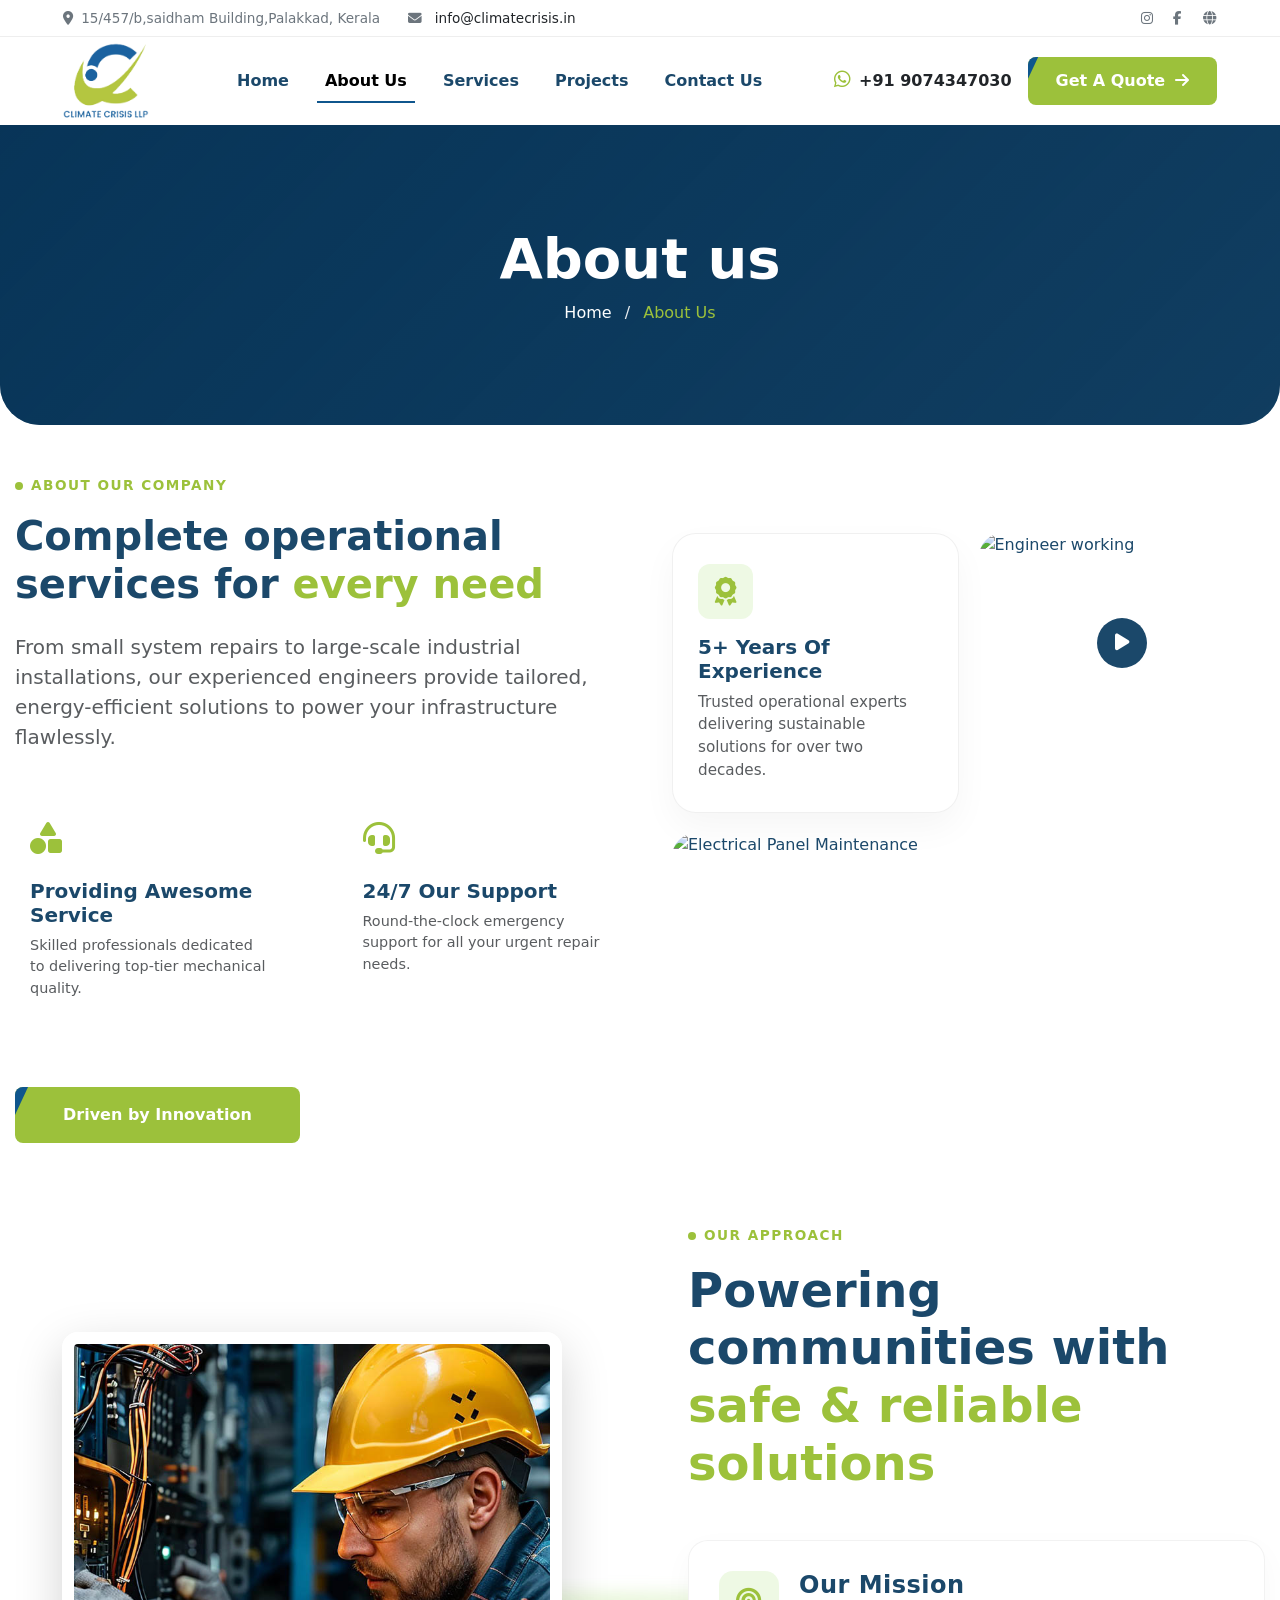
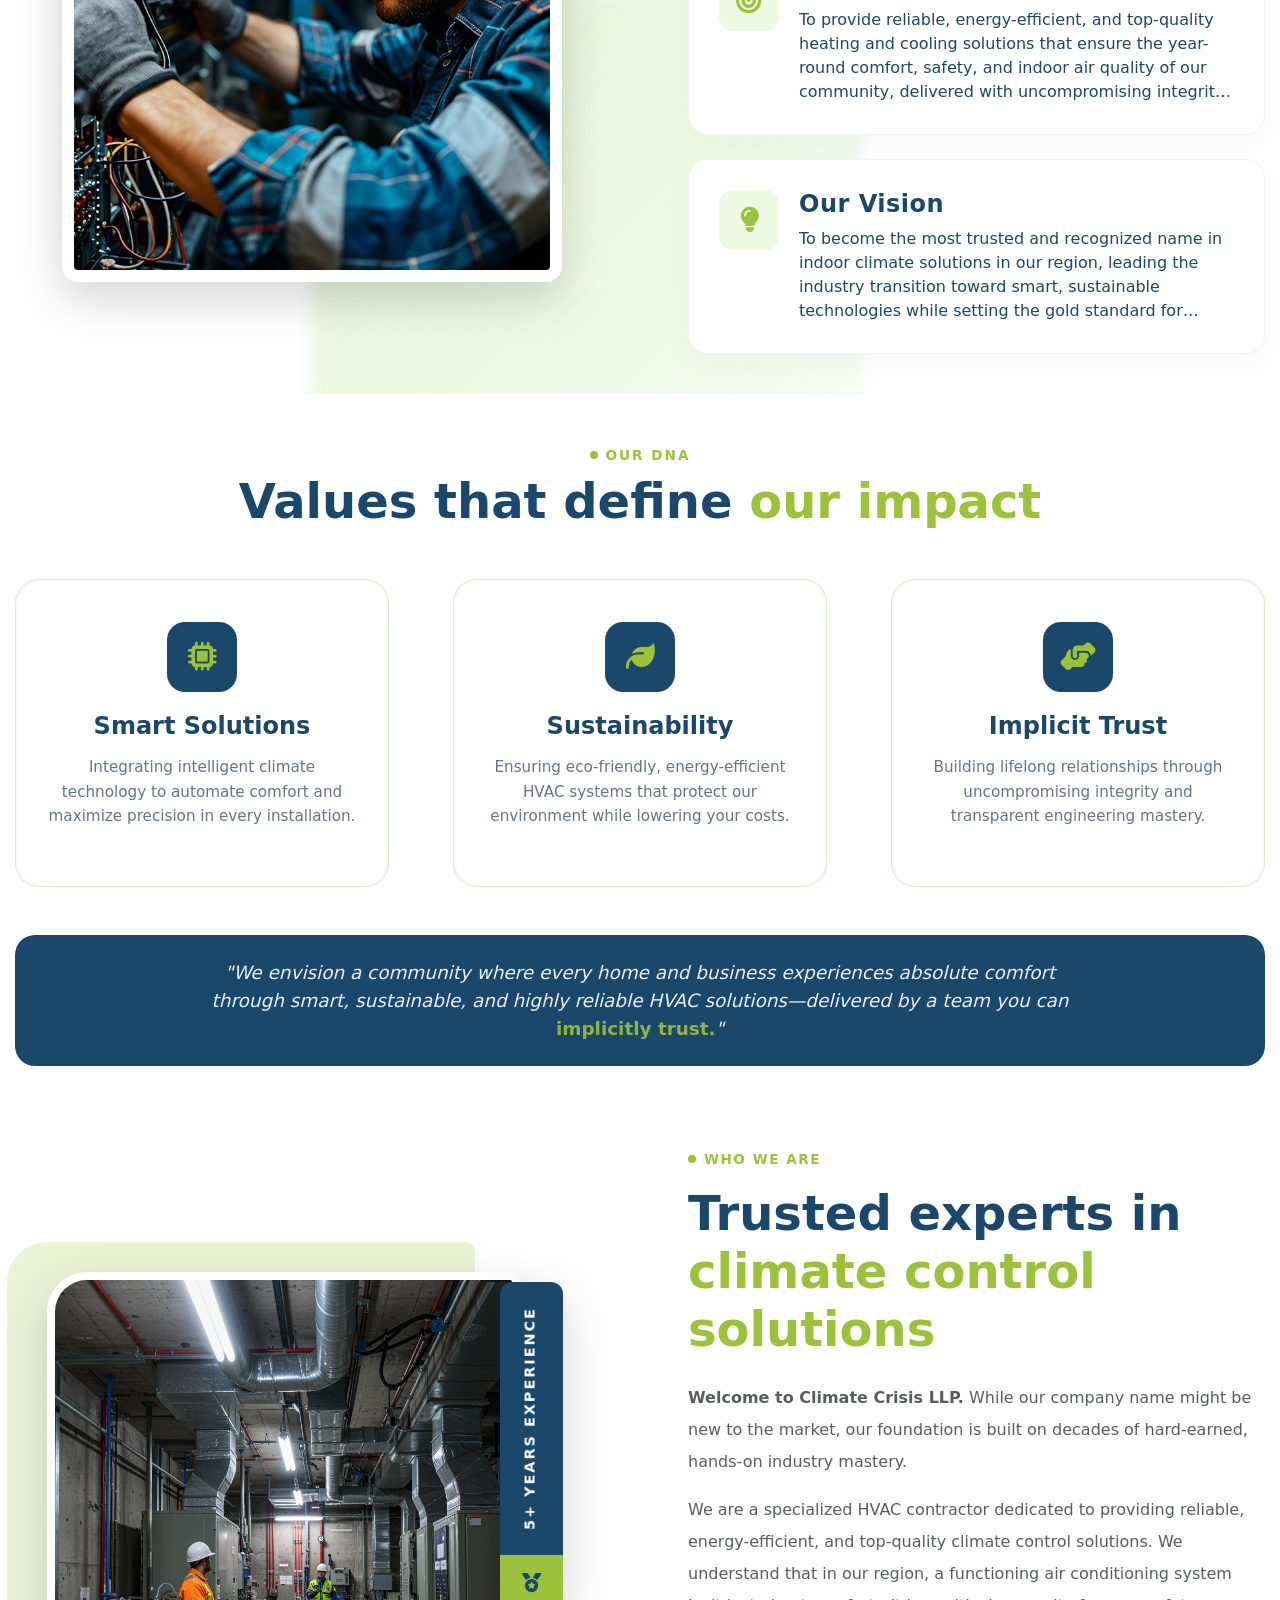
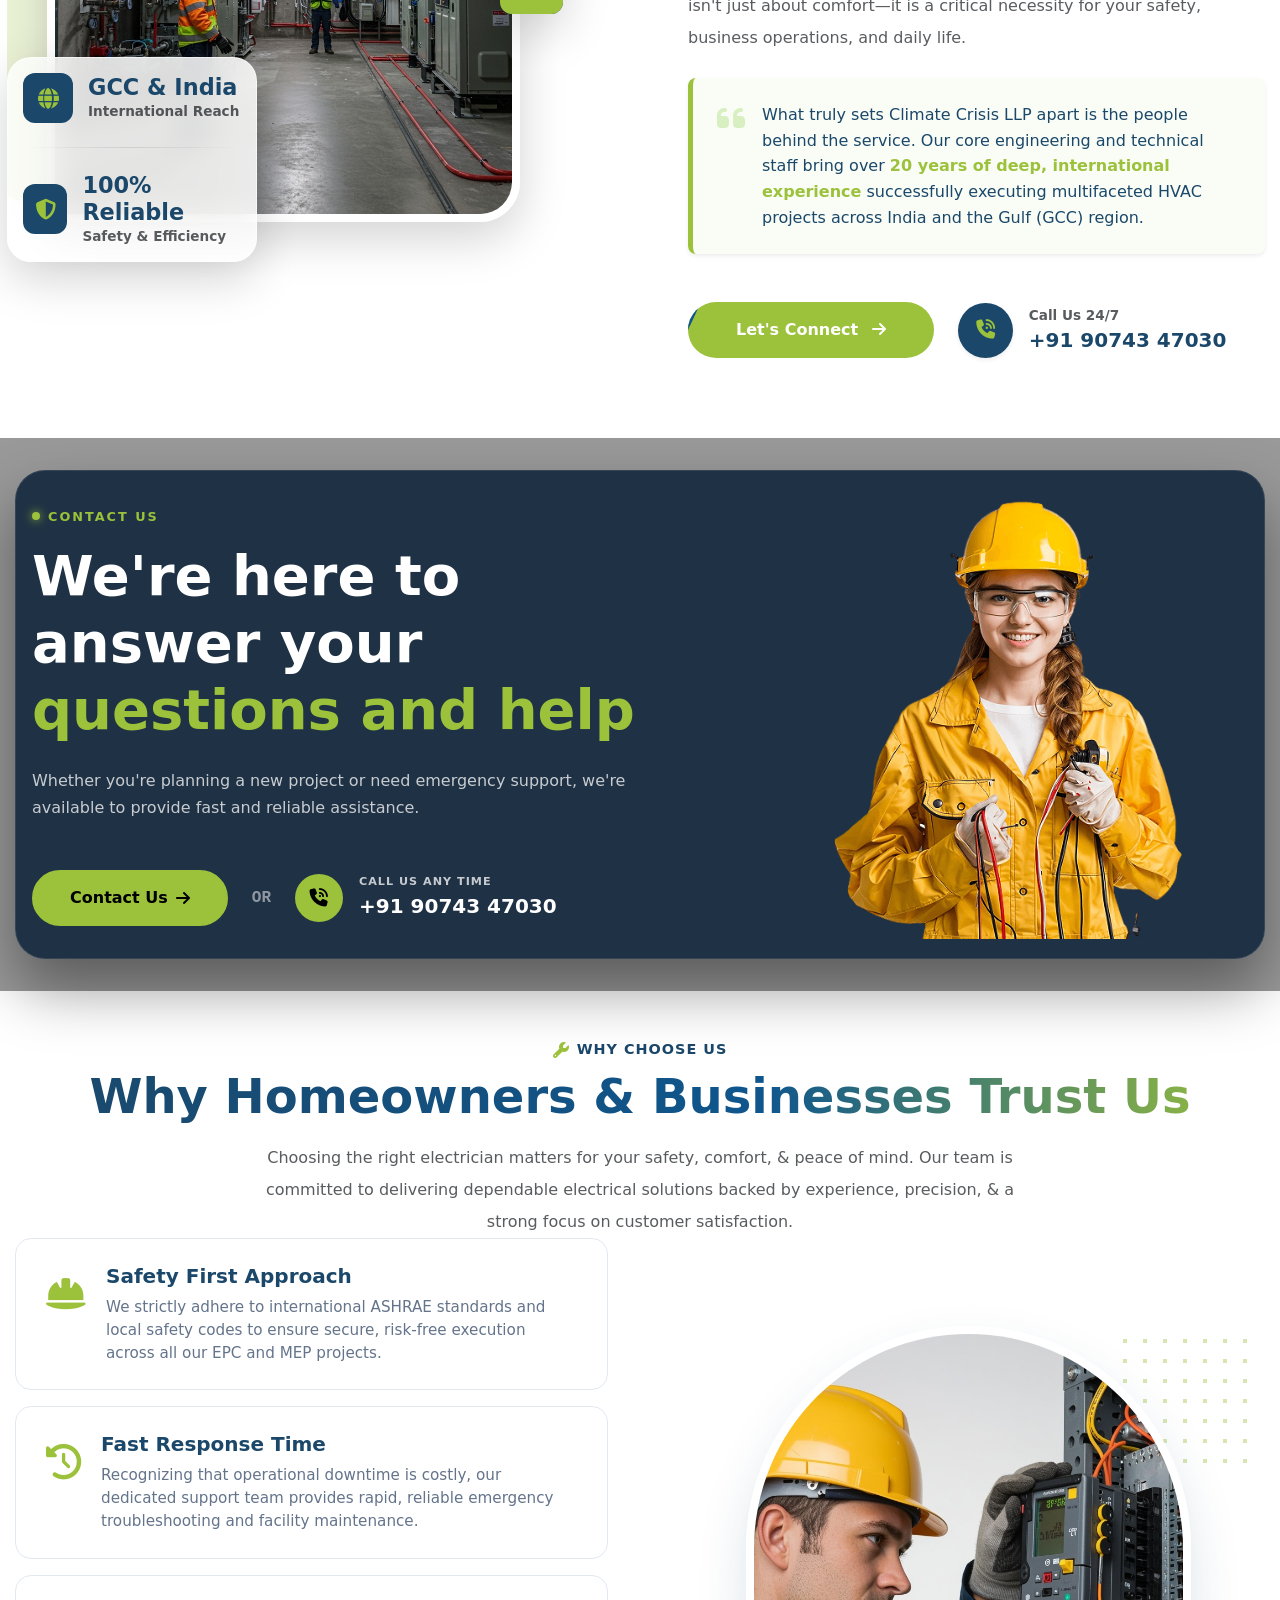
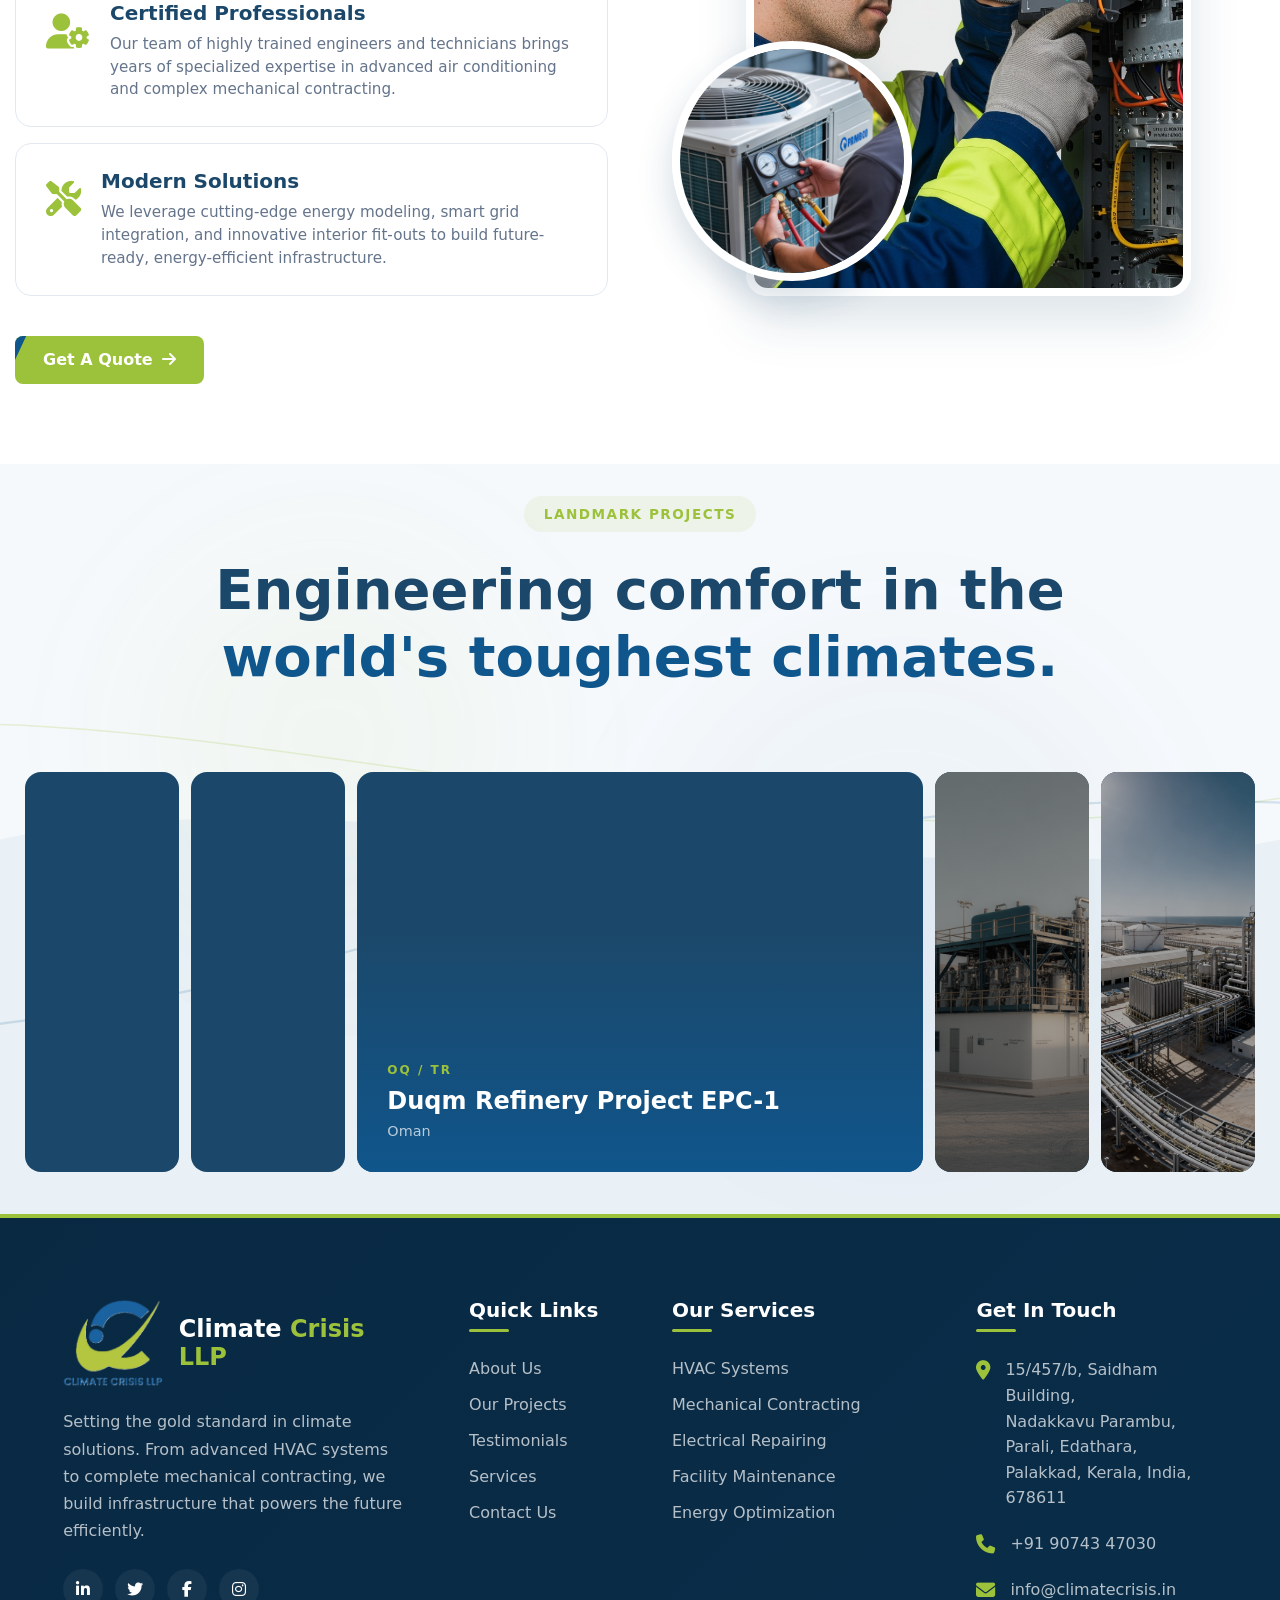
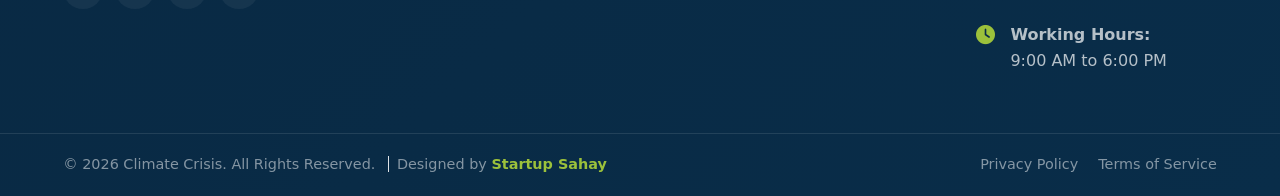
==== about.html @ e8c8c08b "First commit" ====
<!DOCTYPE html>
<html lang="en">

<head>
    <meta charset="UTF-8">
    <meta name="viewport" content="width=device-width, initial-scale=1.0">
    <title>Climate Crisis LLP</title>
    <link href="https://cdn.jsdelivr.net/npm/bootstrap@5.3.2/dist/css/bootstrap.min.css" rel="stylesheet">
    <link rel="stylesheet" href="https://cdnjs.cloudflare.com/ajax/libs/font-awesome/6.4.0/css/all.min.css">
    <link rel="stylesheet" href="/assest/css/style.css">
    <link rel="stylesheet" href="/assest/css/about.css">
    <link rel="icon" type="image/png" href="./assest/img/favicon.jpeg" sizes="50x50">
    
    <link rel="apple-touch-icon" href="./assest/img/favicon.jpeg">
</head>

<body>

    <div class="topbar py-2 d-none d-lg-block css-fade-in">
        <div class="container d-flex justify-content-between">
            <div>
                <span class="me-4"><i class="fa-solid fa-location-dot me-2 text-theme-blue"></i>15/457/b,saidham Building,Palakkad, Kerala</span>
                <span>
  <i class="fa-solid fa-envelope me-2 text-theme-blue"></i>
  <a href="mailto:info@climatecrisis.in" class="text-decoration-none text-dark">
    info@climatecrisis.in
  </a>
</span>
            </div>
            <div>
                <a href="#" class="me-3"><i class="fa-brands fa-instagram"></i></a>
                <a href="#" class="me-3"><i class="fa-brands fa-facebook-f"></i></a>
                <a href="#"><i class="fa-solid fa-globe"></i></a>
            </div>
        </div>
    </div>

    <nav class="navbar navbar-expand-lg bg-white sticky-top css-fade-in" id="mainNavbar">
        <div class="container">
            <a class="navbar-brand" href="index.html">
                <img src="/assest/img/logoclimatecrisisfinal.png" alt="Climate Crisis LLP" class="nav-logo">
            </a>
            <button class="navbar-toggler" type="button" data-bs-toggle="collapse" data-bs-target="#mainNav">
                <span class="navbar-toggler-icon"></span>
            </button>

            <div class="collapse navbar-collapse" id="mainNav">
                <ul class="navbar-nav mx-auto mb-2 mb-lg-0">
                    <li class="nav-item"><a class="nav-link" href="index.html">Home</a></li>
                    <li class="nav-item"><a class="nav-link active" href="about.html">About Us</a></li>
                    <li class="nav-item"><a class="nav-link" href="service.html">Services</a></li>
                    <li class="nav-item"><a class="nav-link" href="project.html">Projects</a></li>
                    <li class="nav-item"><a class="nav-link" href="contact.html">Contact Us</a></li>
                </ul>
                 <div class="d-flex flex-wrap align-items-center gap-3 mt-3 mt-lg-0">
    
    <a href="https://wa.me/919074347030" class="text-decoration-none text-dark fw-bold text-nowrap">
        <i class="fa-brands fa-whatsapp text-theme-green me-2" style="font-size: larger;"></i>+91 9074347030
    </a>
    
    <a href="quote.html" class="btn btn-custom btn-custom-green flex-shrink-0">
        Get A Quote <i class="fa-solid fa-arrow-right ms-1"></i>
    </a>
    
</div>
                </div>
            </div>
        </div>
    </nav>


<!-- <section class="about-hero-section position-relative overflow-hidden">
    <svg class="about-vector vector-gear-left" width="45" height="45" viewBox="0 0 24 24" fill="none" stroke="rgba(255,255,255,0.2)" stroke-width="1.2">
        <path d="M12 15a3 3 0 1 0 0-6 3 3 0 0 0 0 6Z"/>
        <path d="M19.4 15a1.65 1.65 0 0 0 .33 1.82l.06.06a2 2 0 0 1 0 2.83 2 2 0 0 1-2.83 0l-.06-.06a1.65 1.65 0 0 0-1.82-.33 1.65 1.65 0 0 0-1 1.51V21a2 2 0 0 1-2 2 2 2 0 0 1-2-2v-.09A1.65 1.65 0 0 0 9 19.4a1.65 1.65 0 0 0-1.82.33l-.06.06a2 2 0 0 1-2.83 0 2 2 0 0 1 0-2.83l.06-.06a1.65 1.65 0 0 0 .33-1.82 1.65 1.65 0 0 0-1.51-1H3a2 2 0 0 1-2-2 2 2 0 0 1 2-2h.09A1.65 1.65 0 0 0 4.6 9a1.65 1.65 0 0 0-.33-1.82l-.06-.06a2 2 0 0 1 0-2.83 2 2 0 0 1 2.83 0l.06.06a1.65 1.65 0 0 0 1.82.33H9a1.65 1.65 0 0 0 1-1.51V3a2 2 0 0 1 2-2 2 2 0 0 1 2 2v.09a1.65 1.65 0 0 0 1 1.51 1.65 1.65 0 0 0 1.82-.33l.06-.06a2 2 0 0 1 2.83 0 2 2 0 0 1 0 2.83l-.06.06a1.65 1.65 0 0 0-.33 1.82V9a1.65 1.65 0 0 0 1.51 1H21a2 2 0 0 1 2 2 2 2 0 0 1-2 2h-.09a1.65 1.65 0 0 0-1.51 1Z"/>
    </svg>
    
   <svg class="about-vector vector-mech-tool" width="65" height="65" viewBox="0 0 24 24" fill="none" stroke="rgba(255,255,255,0.15)" stroke-width="1" stroke-linecap="round" stroke-linejoin="round">
        <path d="M14.7 6.3a1 1 0 0 0 0 1.4l1.6 1.6a1 1 0 0 0 1.4 0l3.77-3.77a6 6 0 0 1-7.94 7.94l-6.91 6.91a2.12 2.12 0 0 1-3-3l6.91-6.91a6 6 0 0 1 7.94-7.94l-3.76 3.76z"></path>
        <polygon points="17,4 19.6,5.5 19.6,8.5 17,10 14.4,8.5 14.4,5.5"></polygon>
        <circle cx="17" cy="7" r="1.2"></circle>
    </svg>

    <svg class="about-vector vector-elec-tool" width="60" height="60" viewBox="0 0 24 24" fill="none" stroke="rgba(255,255,255,0.15)" stroke-width="1" stroke-linecap="round" stroke-linejoin="round">
        <path d="M15.09 14c.18-.98.65-1.74 1.41-2.5A6 6 0 1 0 7.5 9c0 1.25.5 2.4 1.41 3.5.76.76 1.23 1.52 1.41 2.5"></path>
        <path d="M9 18h6"></path>
        <path d="M10 22h4"></path>
        <polyline points="13 8 11 11 13 11 11 14"></polyline>
    </svg>

    <div class="about-vector vector-circle-accent">
        <div class="inner-dot"></div>
    </div>

    <div class="container text-center position-relative z-1">
        <div class="about-anim-fade-up">
            <h1 class="display-4 fw-bold text-white mb-2">About us</h1>
            <p class="mb-0" style="color: rgba(255,255,255,0.8); font-weight: 500;">
                <a href="#" style="color: white; text-decoration: none;">Home</a> 
                <span class="mx-2">/</span> 
                <span style="color: var(--theme-green);">About Us</span>
            </p>
        </div>
    </div>
</section> -->

<section class="about-hero-section position-relative overflow-hidden">
    
    <video class="hero-bg-video" autoplay loop muted playsinline>
        <source src="/assest/img/sectionbgvideo.mp4" type="video/mp4">
    </video>

    <div class="hero-video-overlay"></div>

    <div class="container text-center position-relative z-3">
        <div class="about-anim-fade-up">
            <h1 class="display-4 fw-bold text-white mb-2">About us</h1>
            <p class="mb-0" style="color: rgba(255,255,255,0.9); font-weight: 500;">
                <a href="index.html" style="color: white; text-decoration: none;">Home</a> 
                <span class="mx-2">/</span> 
                <span style="color: var(--theme-green);">About Us</span>
            </p>
        </div>
    </div>
</section>

<section class="about-content-section py-5 my-lg-5">
    <div class="container custom-container-1350">
        <div class="row gx-lg-5 align-items-center">
            
            <div class="col-lg-6 pe-lg-4 mb-5 mb-lg-0">
                <div class="about-text-wrapper about-anim-fade-up">
                    
                    <div class="d-inline-flex align-items-center gap-2 mb-3">
                        <span style="width: 8px; height: 8px; background-color: var(--theme-green); border-radius: 50%;"></span>
                        <span class="fw-bold text-uppercase" style="color: var(--theme-green); font-size: 0.85rem; letter-spacing: 1.5px;">About Our Company</span>
                    </div>

                    <h2 class="display-6 fw-bold mb-4" style="color: var(--navy-dark); line-height: 1.2;">
                        Complete operational services for <span style="color: var(--theme-green);">every need</span>
                    </h2>

                    <p class="text-muted fs-5 mb-5 lh-base">
                        From small system repairs to large-scale industrial installations, our experienced engineers provide tailored, energy-efficient solutions to power your infrastructure flawlessly.
                    </p>

                    <div class="row gy-4 mb-5">
                        
                        <div class="col-sm-6 about-anim-stagger">
                            <div class="about-feature-box">
                                <div class="feature-icon mb-3">
                                    <i class="fa-solid fa-shapes"></i>
                                </div>
                                <h5 class="fw-bold" style="color: var(--navy-dark);">Providing Awesome Service</h5>
                                <p class="text-muted mb-0" style="font-size: 0.9rem;">Skilled professionals dedicated to delivering top-tier mechanical quality.</p>
                            </div>
                        </div>

                        <div class="col-sm-6 about-anim-stagger">
                            <div class="about-feature-box">
                                <div class="feature-icon mb-3">
                                    <i class="fa-solid fa-headset"></i>
                                </div>
                                <h5 class="fw-bold" style="color: var(--navy-dark);">24/7 Our Support</h5>
                                <p class="text-muted mb-0" style="font-size: 0.9rem;">Round-the-clock emergency support for all your urgent repair needs.</p>
                            </div>
                        </div>

                    </div>

                     <button
                            class="btn btn-custom btn-custom-green px-5 py-3 fw-bold d-inline-flex align-items-center justify-content-center gap-2 fs-6 mt-4">
                            Driven by Innovation
                        </button>

                </div>
            </div>

            <div class="col-lg-6">
                <div class="about-visual-grid">
                    
                    <div class="about-stat-card about-anim-stagger">
                        <div class="stat-icon-wrapper mb-3">
                            <i class="fa-solid fa-award"></i>
                        </div>
                        <h4 class="fw-bold" style="color: var(--navy-dark); font-size: 1.25rem;">5+ Years Of Experience</h4>
                        <p class="text-muted mb-0" style="font-size: 0.95rem;">Trusted operational experts delivering sustainable solutions for over two decades.</p>
                    </div>

                    <div class="about-img-box img-small about-anim-stagger">
                        <img src="https://images.unsplash.com/photo-1581092160607-ee22621dd758?q=80&w=500" alt="Engineer working">
                        <a href="#" class="about-play-btn"><i class="fa-solid fa-play"></i></a>
                    </div>

                    <div class="about-img-box img-large about-anim-stagger">
                        <img src="https://images.unsplash.com/photo-1504328345606-18bbc8c9d7d1?q=80&w=800" alt="Electrical Panel Maintenance">
                    </div>

                </div>
            </div>

        </div>
    </div>
</section>

<section class="approach-section py-5 my-lg-5 position-relative overflow-hidden">
    
    <div class="container custom-container-1300 position-relative z-1">
        <div class="row align-items-center gy-5 gx-lg-5">
            
            <div class="col-lg-6 d-flex justify-content-center align-items-center h-100">
                <div class="approach-visual-single position-relative w-100 d-flex justify-content-center align-items-center anim-fade-up" style="transition-delay: 0.2s;">
                    
                    <div class="morphing-blob-bg"></div>
                    
                    <div class="single-img-wrapper position-relative z-2">
                        <img src="./assest/img/herobg1.jpg" alt="Engineer working" class="rounded-4 w-100 object-fit-cover shadow-lg border-white-thick">
                    </div>

                </div>
            </div>

            <div class="col-lg-6 approach-text-col ps-lg-5">
                <div class="anim-fade-up">
                    <div class="d-inline-flex align-items-center gap-2 mb-3">
                        <span style="width: 8px; height: 8px; background-color: var(--theme-green); border-radius: 50%;"></span>
                        <span class="fw-bold text-uppercase" style="color: var(--theme-green); font-size: 0.85rem; letter-spacing: 1.5px;">Our Approach</span>
                    </div>

                    <div class="wave-container mb-5">
                        <h2 class="display-5 fw-bold mb-0" style="color: var(--navy-dark); line-height: 1.2;">
                            <span class="wave-word" style="animation-delay: 0.1s;">Powering</span>
                            <span class="wave-word" style="animation-delay: 0.2s;">communities</span>
                            <span class="wave-word" style="animation-delay: 0.3s;">with</span>
                            <span class="wave-word" style="color: var(--theme-green); animation-delay: 0.4s;">safe</span>
                            <span class="wave-word" style="color: var(--theme-green); animation-delay: 0.5s;">&amp;</span>
                            <span class="wave-word" style="color: var(--theme-green); animation-delay: 0.6s;">reliable</span>
                            <span class="wave-word" style="color: var(--theme-green); animation-delay: 0.7s;">solutions</span>
                        </h2>
                    </div>
                </div>

                <div class="approach-card anim-stagger mb-4">
                    <div class="card-icon">
                        <i class="fa-solid fa-bullseye"></i>
                    </div>
                    <div class="card-content">
                        <h4 class="fw-bold mb-2 transition-color">Our Mission</h4>
                        <p class="mb-0 lh-base transition-color">
                            To provide reliable, energy-efficient, and top-quality heating and cooling solutions that ensure the year-round comfort, safety, and indoor air quality of our community, delivered with uncompromising integrity and technical excellence.
                        </p>
                    </div>
                </div>

                <div class="approach-card anim-stagger mb-2">
                    <div class="card-icon">
                        <i class="fa-solid fa-lightbulb"></i>
                    </div>
                    <div class="card-content">
                        <h4 class="fw-bold mb-2 transition-color">Our Vision</h4>
                        <p class="mb-0 lh-base transition-color">
                            To become the most trusted and recognized name in indoor climate solutions in our region, leading the industry transition toward smart, sustainable technologies while setting the gold standard for customer experience and employee growth.
                        </p>
                    </div>
                </div>
            </div>

        </div>
    </div>
</section>

<section class="core-values-section py-5 my-lg-5 position-relative">
    <div class="container custom-container-1300">
        
        <div class="text-center mb-5 anim-fade-up">
            <div class="d-inline-flex align-items-center gap-2 mb-2">
                <span class="tag-dot"></span>
                <span class="fw-bold text-uppercase" style="color: var(--theme-green); font-size: 0.85rem; letter-spacing: 2px;">Our DNA</span>
            </div>
            <h2 class="display-5 fw-bold" style="color: var(--navy-dark);">Values that define <span style="color: var(--theme-green);">our impact</span></h2>
        </div>

        <div class="row g-4 justify-content-center">
            
            <div class="col-lg-4 col-md-6 anim-stagger">
                <div class="value-hex-card featured-value">
                    <div class="value-card-inner">
                        <div class="value-icon">
                            <i class="fa-solid fa-microchip"></i>
                        </div>
                        <h4 class="fw-bold">Smart Solutions</h4>
                        <p>Integrating intelligent climate technology to automate comfort and maximize precision in every installation.</p>
                        <div class="card-border-anim"></div>
                    </div>
                </div>
            </div>

            <div class="col-lg-4 col-md-6 anim-stagger">
                <div class="value-hex-card featured-value">
                    <div class="value-card-inner">
                        <div class="value-icon">
                            <i class="fa-solid fa-leaf"></i>
                        </div>
                        <h4 class="fw-bold">Sustainability</h4>
                        <p>Ensuring eco-friendly, energy-efficient HVAC systems that protect our environment while lowering your costs.</p>
                        <div class="card-border-anim"></div>
                    </div>
                </div>
            </div>

            <div class="col-lg-4 col-md-6 anim-stagger">
                <div class="value-hex-card featured-value">
                    <div class="value-card-inner">
                        <div class="value-icon">
                            <i class="fa-solid fa-handshake-angle"></i>
                        </div>
                        <h4 class="fw-bold">Implicit Trust</h4>
                        <p>Building lifelong relationships through uncompromising integrity and transparent engineering mastery.</p>
                        <div class="card-border-anim"></div>
                    </div>
                </div>
            </div>

        </div>

        <div class="vision-quote-box mt-5 p-4 anim-fade-up-slower">
            <p class="mb-0 italic-vision text-center">
                "We envision a community where every home and business experiences absolute comfort through smart, sustainable, and highly reliable HVAC solutions—delivered by a team you can <span class="trust-highlight">implicitly trust.</span>"
            </p>
        </div>
    </div>
</section>

<section class="who-we-are-section py-5 my-lg-5 position-relative overflow-hidden">
    <div class="container custom-container-1300 position-relative z-1">
        <div class="row align-items-center gy-5 gx-lg-5">
            
            <div class="col-lg-6 position-relative ps-lg-4 pe-lg-5 mb-5 mb-lg-0">
                <div class="who-img-wrapper anim-fade-up">
                    
                    <div class="img-bg-shape"></div>

                    <img src="./assest/img/ligtcheck.jpeg" alt="HVAC Technician" class="main-who-img shadow-lg">

                    <div class="vertical-expertise-badge shadow-lg float-anim">
                        <span class="badge-text">5+ Years Experience</span>
                        <div class="badge-bottom">
                            <i class="fa-solid fa-medal"></i>
                        </div>
                    </div>

                    <div class="glass-stat-card shadow-lg float-anim-delayed">
                        
                        <div class="stat-item mb-4">
                            <div class="stat-icon-box">
                                <i class="fa-solid fa-globe"></i>
                            </div>
                            <div class="stat-info">
                                <h3 class="fw-bold mb-0">GCC & India</h3>
                                <p class="text-muted mb-0">International Reach</p>
                            </div>
                        </div>

                        <div class="stat-divider"></div>

                        <div class="stat-item mt-4">
                            <div class="stat-icon-box">
                                <i class="fa-solid fa-shield-halved"></i>
                            </div>
                            <div class="stat-info">
                                <h3 class="fw-bold mb-0">100% Reliable</h3>
                                <p class="text-muted mb-0">Safety & Efficiency</p>
                            </div>
                        </div>

                    </div>

                </div>
            </div>

            <div class="col-lg-6 approach-text-col ps-lg-5">
                <div class="anim-fade-up" style="transition-delay: 0.2s;">
                    
                    <div class="d-inline-flex align-items-center gap-2 mb-3">
                        <span style="width: 8px; height: 8px; background-color: var(--theme-green); border-radius: 50%;"></span>
                        <span class="fw-bold text-uppercase" style="color: var(--theme-green); font-size: 0.85rem; letter-spacing: 1.5px;">Who We Are</span>
                    </div>

                    <h2 class="display-5 fw-bold mb-4" style="color: var(--navy-dark); line-height: 1.2;">
                        Trusted experts in <br>
                        <span style="color: var(--theme-green);">climate control solutions</span>
                    </h2>

                    <p class="text-muted fs-6 mb-3 lh-lg">
                        <strong>Welcome to Climate Crisis LLP.</strong> While our company name might be new to the market, our foundation is built on decades of hard-earned, hands-on industry mastery.
                    </p>

                    <p class="text-muted fs-6 mb-4 lh-lg">
                        We are a specialized HVAC contractor dedicated to providing reliable, energy-efficient, and top-quality climate control solutions. We understand that in our region, a functioning air conditioning system isn't just about comfort—it is a critical necessity for your safety, business operations, and daily life.
                    </p>

                    <div class="highlight-callout-box mb-5 p-4 rounded-3 shadow-sm">
                        <div class="d-flex gap-3">
                            <i class="fa-solid fa-quote-left fs-2" style="color: rgba(144, 211, 74, 0.3);"></i>
                            <p class="mb-0 fw-medium" style="color: var(--navy-dark); line-height: 1.6;">
                                What truly sets Climate Crisis LLP apart is the people behind the service. Our core engineering and technical staff bring over <strong style="color: var(--theme-green);">20 years of deep, international experience</strong> successfully executing multifaceted HVAC projects across India and the Gulf (GCC) region.
                            </p>
                        </div>
                    </div>

                    <div class="d-flex flex-wrap align-items-center gap-4 anim-fade-up" style="transition-delay: 0.4s;">
                       <a href="contact.html" class="btn btn-custom btn-custom-green btn-thicker px-5 py-3 rounded-pill fw-bold">
    Let's Connect <i class="fa-solid fa-arrow-right ms-2"></i>
</a>

                        <div class="contact-info-block d-flex align-items-center gap-3">
                            <div class="icon-circle shadow-sm">
                                <i class="fa-solid fa-phone-volume"></i>
                            </div>
                            <div>
                                <span class="d-block text-muted" style="font-size: 0.85rem; font-weight: 600;">Call Us 24/7</span>
                                <a href="tel:+919074347030" class="fw-bold fs-5 text-decoration-none" style="color: var(--navy-dark);">+91 90743 47030</a>
                            </div>
                        </div>
                    </div>

                </div>
            </div>

        </div>
    </div>
</section>

<section class="sticky-parallax-wrapper py-5 my-5" id="contactCTA">
    
    <div class="container custom-container-1300 position-relative z-2">
        <div class="floating-cta-card shadow-2xl anim-fade-up">
            
            <div class="row align-items-center">
                <div class="col-lg-7 py-5 px-4 px-lg-5">
                    
                    <div class="d-inline-flex align-items-center gap-2 mb-3 anim-reveal-left" style="transition-delay: 0.1s;">
                        <span class="theme-dot"></span>
                        <span class="fw-bold text-uppercase tracking-wider" style="color: var(--theme-green); font-size: 0.8rem; letter-spacing: 2px;">Contact Us</span>
                    </div>
                    
                    <h2 class="display-4 fw-bold mb-4 text-white anim-reveal-left" style="line-height: 1.2; transition-delay: 0.2s;">
                        We're here to answer your 
                        <span style="color: var(--theme-green);">questions and help</span>
                    </h2>
                    
                    <p class="fs-6 mb-5 text-white opacity-75 pe-lg-5 anim-reveal-left" style="line-height: 1.7; transition-delay: 0.3s;">
                        Whether you're planning a new project or need emergency support, we're available to provide fast and reliable assistance.
                    </p>

                    <div class="d-flex flex-column flex-md-row align-items-md-center gap-4 anim-fade-up" style="transition-delay: 0.4s;">
                        
                        <a href="contact.html" class="btn-theme-solid">
                            Contact Us <i class="fa-solid fa-arrow-right ms-2"></i>
                        </a>

                        <span class="text-white fw-bold opacity-50 font-monospace">OR</span>

                        <div class="phone-block d-flex align-items-center gap-3">
                            <div class="phone-icon-box">
                                <i class="fa-solid fa-phone-volume"></i>
                            </div>
                            <div class="phone-details">
                                <small class="d-block text-white opacity-75 fw-bold text-uppercase" style="font-size: 0.7rem; letter-spacing: 1px;">Call Us Any Time</small>
                                <a href="tel:+919074347030" class="fw-bold fs-5 text-white text-decoration-none hover-green">+91 90743 47030</a>
                            </div>
                        </div>

                    </div>
                </div>

                <div class="col-lg-5 d-none d-lg-flex align-items-end justify-content-center position-relative h-100 pe-lg-5">
                    <img src="./assest/img/cta-box-img.png" alt="Female Engineer" class="foreground-subject anim-fade-up" style="transition-delay: 0.5s;">
                </div>

            </div>
        </div>
    </div>
</section>

<section class="trust-theme-section py-5 my-lg-5 position-relative" id="whyChooseUs">
    <div class="container custom-container-1300 position-relative z-1">
        
        <div class="text-center mb-6 anim-fade-up">
            <div class="d-inline-flex align-items-center gap-2 mb-2">
                <i class="fa-solid fa-wrench" style="color: var(--theme-green); font-size: 1rem;"></i>
                <span class="fw-bold text-uppercase" style="color: var(--navy-dark); font-size: 0.9rem; letter-spacing: 1px;">Why Choose Us</span>
            </div>
            
            <h2 class="display-5 fw-bold mb-3 wave-heading" style="line-height: 1.2;">
                Why Homeowners & Businesses Trust Us
            </h2>
            
            <p class="text-muted fs-6 mb-0 lh-lg max-w-800 mx-auto">
                Choosing the right electrician matters for your safety, comfort, & peace of mind. Our team is committed to delivering dependable electrical solutions backed by experience, precision, & a strong focus on customer satisfaction.
            </p>
        </div>

        <div class="row gx-lg-5 align-items-center">
            
            <div class="col-lg-6 mb-5 mb-lg-0">
                <div class="d-flex flex-column gap-3 js-staggered-reveal">
                    
    <div class="theme-card anim-fade-up js-hover-card" data-bg="https://images.unsplash.com/photo-1621905251189-08b45d6a269e?q=80&w=600">
        <div class="card-bg-layer"></div>
        <div class="theme-icon"><i class="fa-solid fa-hard-hat"></i></div>
        <div class="theme-content">
            <h5 class="fw-bold text-transition">Safety First Approach</h5>
            <p class="mb-0 text-transition">We strictly adhere to international ASHRAE standards and local safety codes to ensure secure, risk-free execution across all our EPC and MEP projects.</p>
        </div>
    </div>

    <div class="theme-card anim-fade-up js-hover-card" data-bg="https://images.unsplash.com/photo-1504328345606-18bbc8c9d7d1?q=80&w=600">
        <div class="card-bg-layer"></div>
        <div class="theme-icon"><i class="fa-solid fa-clock-rotate-left"></i></div>
        <div class="theme-content">
            <h5 class="fw-bold text-transition">Fast Response Time</h5>
            <p class="mb-0 text-transition">Recognizing that operational downtime is costly, our dedicated support team provides rapid, reliable emergency troubleshooting and facility maintenance.</p>
        </div>
    </div>

    <div class="theme-card anim-fade-up js-hover-card" data-bg="https://images.unsplash.com/photo-1621905251189-08b45d6a269e?q=80&w=600">
        <div class="card-bg-layer"></div>
        <div class="theme-icon"><i class="fa-solid fa-user-gear"></i></div>
        <div class="theme-content">
            <h5 class="fw-bold text-transition">Certified Professionals</h5>
            <p class="mb-0 text-transition">Our team of highly trained engineers and technicians brings years of specialized expertise in advanced air conditioning and complex mechanical contracting.</p>
        </div>
    </div>

    <div class="theme-card anim-fade-up js-hover-card" data-bg="https://images.unsplash.com/photo-1504328345606-18bbc8c9d7d1?q=80&w=600">
        <div class="card-bg-layer"></div>
        <div class="theme-icon"><i class="fa-solid fa-screwdriver-wrench"></i></div>
        <div class="theme-content">
            <h5 class="fw-bold text-transition">Modern Solutions</h5>
            <p class="mb-0 text-transition">We leverage cutting-edge energy modeling, smart grid integration, and innovative interior fit-outs to build future-ready, energy-efficient infrastructure.</p>
        </div>
    </div>

    <div class="mt-4 text-left anim-fade-up" style="transition-delay: 0.4s;">
        <a href="quote.html" class="btn btn-custom btn-custom-green">
            Get A Quote <i class="fa-solid fa-arrow-right ms-1"></i>
        </a>
    </div>

</div>
            </div>

            <div class="col-lg-6">
    <div class="arch-visual-wrapper anim-reveal-right" style="transition-delay: 0.2s;">
        
        <div class="ambient-glow"></div>
        
        <div class="dot-grid-accent"></div>

        <div class="arch-image-container">
            <img src="./assest/img/manworkingswitc.jpeg" alt="Professional Electrician" class="w-100 h-100 object-fit-cover">
        </div>

        <div class="circle-image-container">
            <img src="./assest/img/checkairpressureim.jpeg" alt="Electrical Work" class="w-100 h-100 object-fit-cover">
        </div>

    </div>
</div>

        </div>
    </div>
</section>

<section class="dynamic-milestones-section position-relative py-5 my-5" id="projects">
    
    <div class="dynamic-vector-bg">
        
        <div class="minimal-glow glow-1"></div>
        <div class="minimal-glow glow-2"></div>

        <svg viewBox="0 0 1000 1000" preserveAspectRatio="none" class="wave-svg" width="100%" height="100%" xmlns="http://www.w3.org/2000/svg">
            
            <path fill="rgba(15, 86, 141, 0.05)">
                <animate attributeName="d" dur="20s" repeatCount="indefinite"
                    values="M0,500 C250,300 750,700 1000,500 L1000,1000 L0,1000 Z;
                            M0,500 C250,700 750,300 1000,500 L1000,1000 L0,1000 Z;
                            M0,500 C250,300 750,700 1000,500 L1000,1000 L0,1000 Z" />
            </path>

            <g fill="none" stroke-linecap="round">
                <path stroke="rgba(156, 193, 59, 0.2)" stroke-width="2" d="M-200,400 C100,100 600,800 1200,300">
                    <animate attributeName="d" dur="25s" repeatCount="indefinite"
                        values="M-200,400 C100,100 600,800 1200,300;
                                M-200,300 C300,700 800,200 1200,600;
                                M-200,400 C100,100 600,800 1200,300" />
                </path>
                
                <path stroke="rgba(15, 86, 141, 0.15)" stroke-width="3" d="M-200,800 C300,900 500,200 1200,500">
                    <animate attributeName="d" dur="30s" repeatCount="indefinite"
                        values="M-200,800 C300,900 500,200 1200,500;
                                M-200,600 C400,200 700,900 1200,400;
                                M-200,800 C300,900 500,200 1200,500" />
                </path>
            </g>
        </svg>
    </div>

    <div class="container custom-container-1300 position-relative z-2">
        
        <div class="row mb-5">
            <div class="col-12 text-center anim-fade-up">
                <div class="d-inline-flex align-items-center gap-2 mb-2">
                   <div class="badge-modern mb-3">Landmark Projects</div>
                </div>
                <h2 class="display-4 fw-bold mb-4" style="color: var(--navy-dark); line-height: 1.2;">
                    Engineering comfort in the <br>
                    <span style="color: var(--theme-blue);">world's toughest climates.</span>
                </h2>
            </div>
        </div>

        <div class="sleek-accordion-wrapper anim-fade-up" style="transition-delay: 0.2s;">
            
            <div class="s-panel" data-bg="./assest/img/DepletionCompression2.png">
                <div class="s-panel-bg"></div>
                <div class="s-panel-overlay"></div>
                <div class="s-panel-content">
                    <span class="s-client">PDO / Petrofac</span>
                    <h3 class="s-title">Kauther Depletion Compression</h3>
                    <p class="s-location">Oman</p>
                </div>
            </div>

            <div class="s-panel" data-bg="./assest/img/waterworkproject.png">
                <div class="s-panel-bg"></div>
                <div class="s-panel-overlay"></div>
                <div class="s-panel-content">
                    <span class="s-client">NAMA / L&T India</span>
                    <h3 class="s-title">Ad Dakhiliyah Water Transmission</h3>
                    <p class="s-location">Oman</p>
                </div>
            </div>

            <div class="s-panel active" data-bg="https://images.unsplash.com/photo-1516937941344-00b4e0337589?q=80&w=1200">
                <div class="s-panel-bg"></div>
                <div class="s-panel-overlay"></div>
                <div class="s-panel-content">
                    <span class="s-client">OQ / TR</span>
                    <h3 class="s-title">Duqm Refinery Project EPC-1</h3>
                    <p class="s-location">Oman</p>
                </div>
            </div>

            <div class="s-panel" data-bg="./assest/img/desalinationproject.png">
                <div class="s-panel-bg"></div>
                <div class="s-panel-overlay"></div>
                <div class="s-panel-content">
                    <span class="s-client">GS Inima</span>
                    <h3 class="s-title">RO Desalination Plant, BARKA V IWP</h3>
                    <p class="s-location">Oman</p>
                </div>
            </div>

            <div class="s-panel" data-bg="./assest/img/projectoman.jpeg">
                <div class="s-panel-bg"></div>
                <div class="s-panel-overlay"></div>
                <div class="s-panel-content">
                    <span class="s-client">Tabreed Oman</span>
                    <h3 class="s-title">District Cooling Plants</h3>
                    <p class="s-location">Multiple Locations, Oman</p>
                </div>
            </div>

        </div>
    </div>
</section>

<footer class="main-footer">
    
    <!-- <div class="footer-cta-wrapper">
        <div class="container">
            <div class="footer-cta-box">
                <div class="footer-cta-text">
                    <h3>Ready to upgrade your infrastructure?</h3>
                    <p>Subscribe for industry insights and energy-saving tips.</p>
                </div>
                <form class="footer-subscribe-form">
                    <input type="email" placeholder="Enter your email address" required>
                    <button type="submit">Subscribe</button>
                </form>
            </div>
        </div>
    </div> -->

    <div class="footer-content">
        <div class="container">
            <div class="row gx-lg-5">
                
                <div class="col-lg-4 col-md-6 mb-5 mb-lg-0 footer-col">
    <div class="d-flex align-items-center gap-3 mb-3">
        <img src="/assest/img/logoclimatecrisisfinal.png" alt="Logo" class="footer-logo" style="max-height: 90px; width: auto;">
        <h3 class="fw-bold m-0" style="color: #ffffff; font-size: 1.5rem; line-height: 1.2;">
            Climate <span style="color: var(--theme-green);">Crisis LLP</span>
        </h3>
    </div>
    
    <p class="footer-about-text">
        Setting the gold standard in climate solutions. From advanced HVAC systems to complete mechanical contracting, we build infrastructure that powers the future efficiently.
    </p>
    
    <div class="footer-socials">
        <a href="#" class="footer-social-link"><i class="fa-brands fa-linkedin-in"></i></a>
        <a href="#" class="footer-social-link"><i class="fa-brands fa-twitter"></i></a>
        <a href="#" class="footer-social-link"><i class="fa-brands fa-facebook-f"></i></a>
        <a href="#" class="footer-social-link"><i class="fa-brands fa-instagram"></i></a>
    </div>
</div>

                <div class="col-lg-2 col-md-6 mb-5 mb-lg-0 footer-col">
                    <h4 class="footer-widget-title">Quick Links</h4>
                    <ul class="footer-links-list">
                        <li><a href="#">About Us</a></li>
                        <li><a href="#">Our Projects</a></li>
                        <li><a href="#">Testimonials</a></li>
                        <li><a href="#">Services</a></li>
                        <li><a href="#">Contact Us</a></li>
                    </ul>
                </div>

                <div class="col-lg-3 col-md-6 mb-5 mb-lg-0 footer-col">
                    <h4 class="footer-widget-title">Our Services</h4>
                    <ul class="footer-links-list">
                        <li><a href="#">HVAC Systems</a></li>
                        <li><a href="#">Mechanical Contracting</a></li>
                        <li><a href="#">Electrical Repairing</a></li>
                        <li><a href="#">Facility Maintenance</a></li>
                        <li><a href="#">Energy Optimization</a></li>
                    </ul>
                </div>

                <div class="col-lg-3 col-md-6 footer-col">
                    <h4 class="footer-widget-title">Get In Touch</h4>
                    <ul class="footer-contact-info">
                        <li>
                            <i class="fa-solid fa-location-dot"></i>
                            <span>
                                <a href="https://maps.app.goo.gl/d8g392yd3MUz7Nhz6" target="_blank" class="contact-link">
                                    15/457/b, Saidham Building,<br>
                                    Nadakkavu Parambu, Parali, Edathara,<br>
                                    Palakkad, Kerala, India, 678611
                                </a>
                            </span>
                        </li>
                        <li>
                            <i class="fa-solid fa-phone"></i>
                            <span>
                                <a href="tel:+919074347030" class="contact-link">+91 90743 47030</a><br>
                                <!-- <a href="https://wa.me/919074347030" target="_blank" class="contact-link mt-1 d-inline-block">
                                    <i class="fa-brands fa-whatsapp" style="color: var(--theme-green);"></i> WhatsApp Us
                                </a> -->
                            </span>
                        </li>
                        <li>
                            <i class="fa-solid fa-envelope"></i>
                            <span>
                                <a href="mailto:info@climatecrisis.in" class="contact-link">info@climatecrisis.in</a>
                            </span>
                        </li>
                        <li>
                            <i class="fa-solid fa-clock"></i>
                            <span class="contact-link" style="cursor: default;">
                                <strong>Working Hours:</strong><br>
                                9:00 AM to 6:00 PM
                            </span>
                        </li>
                    </ul>
                </div>

            </div>
        </div>
    </div>

    <div class="footer-bottom">
        <div class="container">
            <div class="row align-items-center">
                <div class="col-lg-6 mb-3 mb-lg-0">
                    &copy; 2026 Climate Crisis. All Rights Reserved. <br class="d-md-none">
                    <span class="ms-md-2 border-start ps-md-2 d-none d-md-inline"></span>
                    Designed by <a href="https://www.startupsahay.com/" target="_blank" style="color: var(--theme-green); text-decoration: none; font-weight: 700; transition: opacity 0.3s;" onmouseover="this.style.opacity='0.8'" onmouseout="this.style.opacity='1'">Startup Sahay</a>
                </div>
                <div class="col-lg-6">
                    <div class="footer-bottom-links">
                        <a href="#">Privacy Policy</a>
                        <a href="#">Terms of Service</a>
                        <!-- <a href="#">Cookie Policy</a> -->
                    </div>
                </div>
            </div>
        </div>
    </div>
</footer>

    <script src="https://cdn.jsdelivr.net/npm/bootstrap@5.3.2/dist/js/bootstrap.bundle.min.js"></script>
    <script src="/assest/js/script.js"></script>
    <script>// Ensure this runs after the HTML is loaded
document.addEventListener("DOMContentLoaded", function() {
    
    // Create an Intersection Observer specifically for the About page animations
    const aboutObserver = new IntersectionObserver((entries, observer) => {
        entries.forEach((entry) => {
            if (entry.isIntersecting) {
                // Add the class that triggers the CSS animation
                entry.target.classList.add('play-anim');
                
                // Stop observing once animated so it doesn't repeat unnecessarily
                observer.unobserve(entry.target);
            }
        });
    }, { 
        threshold: 0.15 // Triggers when 15% of the element is visible
    });

    // 1. Trigger simple fade up elements
    const fadeElements = document.querySelectorAll('.about-anim-fade-up');
    fadeElements.forEach(el => aboutObserver.observe(el));

    // 2. Trigger staggered elements with sequential delays
    const staggerElements = document.querySelectorAll('.about-anim-stagger');
    staggerElements.forEach((el, index) => {
        // Automatically adds a 0.15s delay to each subsequent item in the grid!
        el.style.animationDelay = `${index * 0.15}s`;
        aboutObserver.observe(el);
    });

});

document.addEventListener("DOMContentLoaded", function() {
    
    // Check if IntersectionObserver is supported (modern browsers)
    if ('IntersectionObserver' in window) {
        
        const aboutObserver = new IntersectionObserver((entries, observer) => {
            entries.forEach(entry => {
                // When an element scrolls into view...
                if (entry.isIntersecting) {
                    // Add the class that plays the CSS animation
                    entry.target.classList.add('play-anim');
                    
                    // Stop watching it once it's already animated
                    observer.unobserve(entry.target); 
                }
            });
        }, { 
            threshold: 0.15 // Triggers when 15% of the element is visible
        });

        // 1. Trigger simple fade up elements
        const fadeElements = document.querySelectorAll('.anim-fade-up');
        fadeElements.forEach(el => aboutObserver.observe(el));

        // 2. Trigger staggered elements with sequential delays
        const staggerElements = document.querySelectorAll('.anim-stagger');
        staggerElements.forEach((el, index) => {
            // Adds a small delay to each subsequent item in the list
            el.style.animationDelay = `${index * 0.15}s`;
            aboutObserver.observe(el);
        });

    } else {
        // Fallback for very old browsers (immediately show all elements)
        document.querySelectorAll('.anim-fade-up, .anim-stagger').forEach(el => {
            el.style.opacity = '1';
            el.style.transform = 'translateY(0)';
        });
    }

});

document.addEventListener("DOMContentLoaded", function() {
    const observer = new IntersectionObserver((entries) => {
        entries.forEach(entry => {
            if (entry.isIntersecting) {
                entry.target.classList.add('is-visible');
                
                // If it's the staggered container, animate children
                if (entry.target.classList.contains('anim-stagger-parent')) {
                    const children = entry.target.querySelectorAll('.anim-stagger');
                    children.forEach((child, i) => {
                        setTimeout(() => {
                            child.classList.add('is-visible');
                        }, i * 200);
                    });
                }
            }
        });
    }, { threshold: 0.2 });

    // Observe headers and the card grid
    document.querySelectorAll('.anim-fade-up, .anim-stagger').forEach(el => {
        observer.observe(el);
    });

    document.querySelector('.cta-capsule').addEventListener('mousemove', function(e) {
    const glow = this.querySelector('.mouse-glow-element');
    const rect = this.getBoundingClientRect();
    const x = e.clientX - rect.left;
    const y = e.clientY - rect.top;
    
    glow.style.left = `${x}px`;
    glow.style.top = `${y}px`;
});
});

document.addEventListener("DOMContentLoaded", function() {
    
    const card = document.querySelector('.glass-cta-card');
    const button = document.querySelector('.magnetic-btn');
    const btnText = button.querySelector('.btn-text');

    // 1. Kinetic Magnet Button Effect
    button.addEventListener('mousemove', function(e) {
        // Calculate mouse position relative to the button
        const rect = button.getBoundingClientRect();
        const x = e.clientX - rect.left - rect.width / 2;
        const y = e.clientY - rect.top - rect.height / 2;

        // Apply magnetic 'pull' to the button text
        btnText.style.transform = `translate(${x * 0.1}px, ${y * 0.2}px)`; // Move the inner content subtly
        
        // Tilt the whole button slightly toward the mouse (using perspective from CSS)
        button.style.transform = `translate(${x * 0.15}px, ${y * 0.25}px) rotateX(${-y * 0.05}deg) rotateY(${x * 0.05}deg)`;
    });

    button.addEventListener('mouseleave', function() {
        // Smoothly snap back to original position when mouse leaves
        btnText.style.transform = 'translate(0px, 0px)';
        button.style.transform = 'translate(0px, 0px) rotateX(0deg) rotateY(0deg)';
        btnText.style.transition = 'transform 0.3s ease-out';
        button.style.transition = 'transform 0.3s ease-out';
        
        // Remove the snap transition once complete
        setTimeout(() => {
            btnText.style.transition = '';
            button.style.transition = '';
        }, 300);
    });

    // 2. Interactive Card Tilt Effect (Perspective)
    card.addEventListener('mousemove', function(e) {
        const rect = card.getBoundingClientRect();
        const centerX = rect.left + rect.width / 2;
        const centerY = rect.top + rect.height / 2;
        const mouseX = e.clientX - centerX;
        const mouseY = e.clientY - centerY;
        
        // Calculates subtle rotation based on mouse position relative to center
        // Tighter ranges (lower factors) for subtlety
        const rotateY = (mouseX / (rect.width / 2)) * 3; // Max 3 degrees
        const rotateX = (mouseY / (rect.height / 2)) * -3; // Max 3 degrees
        
        card.style.transform = `rotateY(${rotateY}deg) rotateX(${rotateX}deg)`;
    });

    card.addEventListener('mouseleave', function() {
        // Snap back on leave
        card.style.transition = 'transform 0.5s ease-out';
        card.style.transform = 'rotateY(0deg) rotateX(0deg)';
        
        // Clear transition after snap
        setTimeout(() => {
            card.style.transition = 'transform 0.2s ease-out';
        }, 500);
    });

});

document.addEventListener("DOMContentLoaded", function() {
    
    // --- 1. Load Card Background Images ---
    const hoverCards = document.querySelectorAll('.js-hover-card');
    
    hoverCards.forEach(card => {
        const imageUrl = card.getAttribute('data-image');
        if (imageUrl) {
            const bgImageDiv = card.querySelector('.card-bg-image');
            bgImageDiv.style.backgroundImage = `url(${imageUrl})`;
        }
    });

    // --- 2. Trigger The Flash on Hover ---
    const collageWrapper = document.querySelector('.premium-collage-wrapper');
    
    if (collageWrapper) {
        collageWrapper.addEventListener('mouseenter', function() {
            // Add class to trigger CSS keyframe
            collageWrapper.classList.add('play-flash');
            
            // Remove class after animation finishes so it can be triggered again
            setTimeout(() => {
                collageWrapper.classList.remove('play-flash');
            }, 800); // Matches the 0.8s animation duration
        });
    }

    // --- 3. Scroll Reveal Animations ---
    const observer = new IntersectionObserver((entries, obs) => {
        entries.forEach(entry => {
            if (entry.isIntersecting) {
                entry.target.classList.add('is-visible');
                obs.unobserve(entry.target);
            }
        });
    }, { threshold: 0.15 });

    document.querySelectorAll('.anim-fade-up, .anim-reveal-right, .js-staggered-reveal').forEach(el => {
        observer.observe(el);
    });

});


document.addEventListener("DOMContentLoaded", function() {
    
    // --- 1. Dynamic Background Image Loader for Cards ---
    const hoverCards = document.querySelectorAll('.js-hover-card');
    
    hoverCards.forEach(card => {
        const bgUrl = card.getAttribute('data-bg');
        if (bgUrl) {
            // Find the background layer inside this specific card
            const bgLayer = card.querySelector('.card-bg-layer');
            if (bgLayer) {
                // Apply the image dynamically
                bgLayer.style.backgroundImage = `url('${bgUrl}')`;
            }
        }
    });

    // --- 2. Interactive Image Flash Effect ---
    const puzzleWrapper = document.querySelector('.puzzle-wrapper');
    
    if (puzzleWrapper) {
        puzzleWrapper.addEventListener('mouseenter', function() {
            // Remove class to reset the animation if hovered multiple times
            puzzleWrapper.classList.remove('play-realtime-flash');
            
            // Force browser reflow to restart animation instantly
            void puzzleWrapper.offsetWidth; 
            
            // Add class to trigger the sweep
            puzzleWrapper.classList.add('play-realtime-flash');
        });
    }

    // --- 3. Scroll Reveal Animations ---
    const observer = new IntersectionObserver((entries, obs) => {
        entries.forEach(entry => {
            if (entry.isIntersecting) {
                entry.target.classList.add('is-visible');
                
                // If it's a staggered container, reveal children sequentially
                if (entry.target.classList.contains('js-staggered-reveal')) {
                    const children = entry.target.querySelectorAll('.anim-fade-up');
                    children.forEach((child, index) => {
                        setTimeout(() => {
                            child.classList.add('is-visible');
                        }, index * 150); // 150ms delay between each card
                    });
                }
                obs.unobserve(entry.target);
            }
        });
    }, { threshold: 0.1 });

    document.querySelectorAll('.anim-fade-up, .anim-reveal-right, .js-staggered-reveal').forEach(el => {
        observer.observe(el);
    });

});
document.addEventListener("DOMContentLoaded", function() {
    const observer = new IntersectionObserver((entries, obs) => {
        entries.forEach(entry => {
            if (entry.isIntersecting) {
                // Find all animated elements inside this specific box
                const anims = entry.target.querySelectorAll('.anim-fade-up, .anim-reveal-left');
                
                // Trigger the main container
                entry.target.classList.add('is-visible');
                
                // Trigger the children with their transition delays
                anims.forEach(el => el.classList.add('is-visible'));
                
                obs.unobserve(entry.target);
            }
        });
    }, { threshold: 0.15 });

    const ctaSection = document.getElementById('contactCTA');
    if (ctaSection) {
        observer.observe(ctaSection);
    }
});
document.addEventListener("DOMContentLoaded", function() {
    // 1. Load Background Images
    const panels = document.querySelectorAll('.s-panel');
    panels.forEach(panel => {
        const bgUrl = panel.getAttribute('data-bg');
        if (bgUrl) {
            panel.querySelector('.s-panel-bg').style.backgroundImage = `url('${bgUrl}')`;
        }

        // 2. Handle active states for click/touch
        panel.addEventListener('click', () => {
            panels.forEach(p => p.classList.remove('active'));
            panel.classList.add('active');
        });
    });

    // 3. Scroll Reveal Animations
    const observer = new IntersectionObserver((entries, obs) => {
        entries.forEach(entry => {
            if (entry.isIntersecting) {
                entry.target.classList.add('is-visible');
                obs.unobserve(entry.target);
            }
        });
    }, { threshold: 0.15 });

    document.querySelectorAll('.anim-fade-up').forEach(el => observer.observe(el));
});</script>
</body>

</html>
---- assest/css/style.css ----
/* --- Brand Colors & Variables --- */
:root {
    --theme-blue: #0f568d;   
    --theme-green: #9cc13b;  
    --navy-dark: #1b486a;
    --hero-bg: #f4f7fa;      
}

body {
    font-family: 'Segoe UI', system-ui, -apple-system, sans-serif;
    color: var(--navy-dark);
    overflow-x: hidden;
}

.py-5 {
    padding-top: 2rem !important;
    padding-bottom: 2rem !important;
}
.py-4 {
    padding-top: 0.5rem !important;
    padding-bottom: 1rem !important;
}
/* For standard desktops & laptops (1200px and up) */
@media (min-width: 1200px) {
    .container {
        max-width: 92% !important; 
    }
}

/* For larger desktops (1400px and up) */
@media (min-width: 1400px) {
    .container {
        max-width: 96% !important; 
    }
}

/* For ultra-wide monitors (1600px and up) */
@media (min-width: 1600px) {
    .container {
        max-width: 1550px !important;
    }
}

/* ========================================= */
/* --- 1. Tools & Floating Animations --- */
/* ========================================= */

.svg-gear {
    transform-origin: 12px 12px;
    animation: gear-spin 6s linear infinite;
}

.svg-wrench {
    transform-origin: 12px 12px;
    animation: wrench-action 2s ease-in-out infinite alternate;
}

@keyframes gear-spin {
    0% { transform: rotate(0deg); }
    100% { transform: rotate(360deg); }
}

@keyframes wrench-action {
    0% { transform: rotate(-8deg) scale(0.95); }
    100% { transform: rotate(5deg) scale(1.05); }
}

@keyframes subtleFloat {
    0%, 100% { transform: translateY(0px) rotate(0deg); }
    50% { transform: translateY(-10px) rotate(1deg); }
}


/* ========================================= */
/* --- 2. Layout & Spacing --- */
/* ========================================= */

.row {
    --bs-gutter-x: 4rem;
}


/* ========================================= */
/* --- 3. Strict Hero Stacking (Z-Index) --- */
/* ========================================= */

.hero-image-column {
    position: relative; 
    z-index: 1; /* Required so the -1 vector below doesn't vanish entirely */
}
/* BACKGROUND VECTOR (Bottom Layer) */
.decorative-vector-group {
    position: absolute;
    top: -5%;        
    right: -8%;      
    z-index: -1;   
    pointer-events: auto; 
    animation: subtleFloat 8s ease-in-out infinite; 
}

/* Keeps the SVG responsive */
.decorative-vector-group svg {
    max-width: 100%;
    height: auto;
}

/* WORKER IMAGE (Middle Layer) */
.hero-image-wrapper {
    position: relative;
    z-index: 5; 
}

/* CONTACT CARD (Top Layer) */
.contact-card-wrapper {
    position: absolute; 
    bottom: -50px; 
    right: 5%;
    z-index: 10; 
}
/* --- Topbar & Navbar --- */
.navbar {
    --bs-navbar-padding-x: 0rem;
    --bs-navbar-padding-y:0;
}

.topbar {
    font-size: 0.85rem;
    color: #6c757d;
    border-bottom: 1px solid #eee;
}
.topbar a { color: #6c757d; text-decoration: none; transition: color 0.3s; }
.topbar a:hover { color: var(--theme-blue); }

.nav-logo { height: 78px; transition: transform 0.3s ease; }
.nav-logo:hover { transform: scale(1.05); }

.navbar { transition: box-shadow 0.3s ease;}
.navbar.scrolled { box-shadow: 0 10px 20px rgba(0,0,0,0.08) !important; }

.nav-link { 
    font-weight: 600; 
    color: var(--navy-dark); 
    margin: 0 10px; 
    position: relative;
}
.nav-link::after {
    content: '';
    position: absolute;
    bottom: -2px; left: 0;
    width: 0; height: 2px;
    background-color: var(--theme-blue);
    transition: width 0.3s ease;
}
.nav-link:hover::after, .nav-link.active::after { width: 100%; }
.nav-link:hover, .nav-link.active { color: var(--theme-blue); }

/* --- Custom Buttons --- */

.btn-custom {
    position: relative;
    overflow: hidden; 
    z-index: 1;
    border: none;
    padding: 12px 28px;
    border-radius: 8px;
    font-weight: 600;
    color: white;
    background-color: var(--theme-blue);
    transition: transform 0.2s ease;
}

.btn-custom-green { 
    background-color: var(--theme-green); 
}


.btn-custom::before, .btn-custom-green::before {
    content: '';
    position: absolute;
    top: -10px;   
    bottom: -10px;
    left: -200%;   
    width: 200%;   
    background-color: var(--navy-dark);
    z-index: -1;
    transform: skewX(-25deg);
    transition: left 0.5s ease-in-out;
}

.btn-custom-green::before {
    background-color: var(--theme-blue); 
}


.btn-custom:hover::before, .btn-custom-green:hover::before {
    left: -20%; 
}

.btn-custom:hover, .btn-custom-green:hover { 
    color: white; 
    transform: translateY(-2px);
}

/* --- Hero Section & Background Wave --- */
/* --- Cinematic Dissolve Animation --- */
.css-dissolve {
    display: inline-block;
    animation: dissolveAnim 1.5s cubic-bezier(0.16, 1, 0.3, 1) forwards;
    opacity: 0;
    filter: blur(10px); 
    transform: scale(0.95); 
}

@keyframes dissolveAnim {
    0% { 
        opacity: 0; 
        filter: blur(10px); 
        transform: scale(0.95);
    }
    100% { 
        opacity: 1; 
        filter: blur(0px);
        transform: scale(1);
    }
}

/* --- Transparent Image Crossfade Fix --- */

/* Image 1 (The Base Image) */
.main-hero-img {
    width: 100%;
    height: auto;
    display: block;
    /* Fades out when the second image comes in */
    animation: hideFirstImage 8s ease-in-out infinite; 
}

/* Image 2 (The Top Image) */
.animated-hero-img {
    position: absolute;
    bottom: 0; /* Aligns transparent cutouts to the bottom */
    left: 0;
    width: 100%;
    height: 100%;
    object-fit: contain; /* Prevents transparent images from stretching weirdly */
    opacity: 0;
    /* Fades in when the first image leaves */
    animation: showSecondImage 8s ease-in-out infinite;
}

/* Animation for Image 1 */
@keyframes hideFirstImage {
    0%, 35% { opacity: 1; }       /* Visible */
    45%, 85% { opacity: 0; }      /* Hidden! (So he doesn't show behind guy 2) */
    95%, 100% { opacity: 1; }     /* Visible again */
}

/* Animation for Image 2 */
@keyframes showSecondImage {
    0%, 35% { opacity: 0; }       /* Hidden */
    45%, 85% { opacity: 1; }      /* Visible! */
    95%, 100% { opacity: 0; }     /* Hidden again */
}
/* --- Cinematic Dissolve Animation --- */
.css-dissolve {
    animation: dissolveAnim 1.5s cubic-bezier(0.16, 1, 0.3, 1) forwards;
    opacity: 0;
    filter: blur(10px); 
    transform: scale(0.95); 
}

@keyframes dissolveAnim {
    0% { 
        opacity: 0; 
        filter: blur(10px); 
        transform: scale(0.95);
    }
    100% { 
        opacity: 1; 
        filter: blur(0px); 
        transform: scale(1);
    }
}

/* --- Dynamic Text Gradient Blend --- */
.text-rotator {
    /* Uses your brand variables for the blend */
    background: linear-gradient(90deg, var(--theme-blue), var(--theme-green), var(--theme-blue));
    background-size: 200% auto;
    
    /* Clips the gradient to the shape of the text */
    -webkit-background-clip: text;
    -webkit-text-fill-color: transparent;
    background-clip: text;
    color: transparent;
    
    /* Important for animations on inline elements like spans */
    display: inline-block; 
    
    /* Smooth flowing animation for the blend */
    animation: flowGradient 5s linear infinite;
    
    /* Ensures the fade-in/out transitions still work smoothly */
    transition: opacity 0.5s ease, transform 0.5s ease;
}

/* Creates the flowing color effect */
@keyframes flowGradient {
    0% { background-position: 0% center; }
    100% { background-position: 200% center; }
}

/* Make sure your fade classes exist! */
.fade-out {
    opacity: 0;
    transform: translateY(-10px); /* Optional: slide up slightly */
}
.fade-in {
    opacity: 0;
    transform: translateY(10px); /* Optional: prepare to slide in from bottom */
}


.text-rotator.fade-out {
    opacity: 0;
    transform: translateY(-15px); 
}


.text-rotator.fade-in {
    opacity: 0;
    transform: translateY(15px); 
}
.hero-section {
    padding: 30px 0 80px 0; 
}
.hero-box {
    background-color: var(--hero-bg);
    border-radius: 30px;
    position: relative;
    /* Beautiful elegant background wave */
    background-image: url("data:image/svg+xml,%3Csvg width='100%25' height='100%25' xmlns='http://www.w3.org/2000/svg'%3E%3Cpath d='M0,200 C300,100 600,300 1000,150 L1000,600 L0,600 Z' fill='none' stroke='%23e2e8f0' stroke-width='2' opacity='0.7'/%3E%3Cpath d='M0,250 C400,150 700,350 1200,200' fill='none' stroke='%23e2e8f0' stroke-width='1' opacity='0.4'/%3E%3C/svg%3E");
    background-size: cover;
    background-position: center;
}
/* --- Image & Flash Animation --- */
/* ========================================= */
/* --- HERO IMAGES & CROSSFADE ANIMATION --- */
/* ========================================= */

.hero-image-wrapper {
    position: relative;
    display: inline-block; 
    overflow: hidden; 
    z-index: 5; /* Forces wrapper to the front */
}

/* Image 1 (The Base Image) */
.main-hero-img {
    width: 100%;
    height: auto;
    max-height: 650px;
    object-fit: contain; 
    display: block;
    position: relative;
    z-index: 1; /* Keeps image behind the flash effect */
    /* Fades out when the second image comes in */
    animation: hideFirstImage 8s ease-in-out infinite; 
}

/* Image 2 (The Top Overlay Image) */
.animated-hero-img {
    position: absolute;
    bottom: 0; 
    left: 0;
    width: 100%;
    height: 100%;
    object-fit: contain; 
    opacity: 0;
    z-index: 2;
    /* Fades in when the first image leaves */
    animation: showSecondImage 8s ease-in-out infinite;
}

/* 8-Second Crossfade Loop */
@keyframes hideFirstImage {
    0%, 35% { opacity: 1; }      
    45%, 85% { opacity: 0; }      
    95%, 100% { opacity: 1; }     
}

@keyframes showSecondImage {
    0%, 35% { opacity: 0; }      
    45%, 85% { opacity: 1; }      
    95%, 100% { opacity: 0; }     
}

/* ========================================= */
/* --- CONTINUOUS DIAGONAL FLASH SWEEP --- */
/* ========================================= */

.hero-image-wrapper::after {
    content: '';
    position: absolute;
    top: 0;
    left: -150%;
    width: 50%;
    height: 100%;
    background: linear-gradient(to right, rgba(255,255,255,0) 0%, rgba(255,255,255,0.8) 50%, rgba(255,255,255,0) 100%);
    transform: skewX(-25deg);
    z-index: 10; /* Ensures the flash sweeps over BOTH images */
    pointer-events: none; 
    
    /* THE FIX: Runs the sweep animation continuously every 5 seconds */
    animation: continuousFlashSweep 4s ease-in-out infinite;
}

/* Controls the timing of the continuous sweep */
@keyframes continuousFlashSweep {
    /* Sweeps across rapidly during the first 15% of the 5 seconds */
    0% { left: -150%; }
    15% { left: 200%; }
    
    /* Sits off-screen doing nothing for the remaining time, creating the pause */
    100% { left: 200%; }
}

/* ========================================= */
/* --- CINEMATIC DISSOLVE LOAD IN --- */
/* ========================================= */

.css-dissolve {
    animation: dissolveAnim 1.5s cubic-bezier(0.16, 1, 0.3, 1) forwards;
    opacity: 0;
    filter: blur(10px); 
    transform: scale(0.95); 
}

@keyframes dissolveAnim {
    0% { 
        opacity: 0; 
        filter: blur(10px); 
        transform: scale(0.95);
    }
    100% { 
        opacity: 1; 
        filter: blur(0px); 
        transform: scale(1);
    }
}/* Play Button */
.play-btn {
    width: 50px; height: 50px;
    background-color: var(--theme-green);
    color: white;
    border-radius: 50%;
    display: flex;
    align-items: center;
    justify-content: center;
    text-decoration: none;
    transition: all 0.3s ease;
}
.play-btn:hover {
    transform: scale(1.15);
    background-color: var(--theme-blue);
    box-shadow: 0 10px 20px rgba(27, 108, 168, 0.3);
}

/* --- Solid Overlapping Contact Card --- */
.contact-card-wrapper {
    position: absolute;
    bottom: -50px; 
    right: 5%;
    z-index: 10;
}
.contact-card {
    background: var(--theme-green); 
    border-radius: 20px; 
    padding: 35px 30px;
    box-shadow: 0 20px 40px rgba(0,0,0,0.12);
    max-width: 330px;
    text-align: center;
    border: 3px solid white;
}
.contact-card h4 { color: var(--navy-dark) !important; }

/* --- Bottom Contact Section --- */
.bottom-contact-section {
    padding-bottom: 40px;
    padding-top: 15px; 
}

/* --- Guaranteed Pure CSS Load Animations --- */
.css-fade-up {
    animation: fadeUpAnim 0.8s cubic-bezier(0.16, 1, 0.3, 1) forwards;
    opacity: 0;
}
.css-fade-left {
    animation: fadeLeftAnim 1s cubic-bezier(0.16, 1, 0.3, 1) forwards;
    opacity: 0;
}
.css-fade-in {
    animation: fadeInAnim 1s ease forwards;
    opacity: 0;
}

@keyframes fadeUpAnim {
    0% { opacity: 0; transform: translateY(40px); }
    100% { opacity: 1; transform: translateY(0); }
}
@keyframes fadeLeftAnim {
    0% { opacity: 0; transform: translateX(50px); }
    100% { opacity: 1; transform: translateX(0); }
}
@keyframes fadeInAnim {
    0% { opacity: 0; }
    100% { opacity: 1; }
}

.delay-1 { animation-delay: 0.1s; } 
.delay-2 { animation-delay: 0.2s; }
.delay-3 { animation-delay: 0.3s; } 
.delay-4 { animation-delay: 0.4s; }
.delay-5 { animation-delay: 0.5s; }

/* JavaScript Scroll Animation Class */
.scroll-animate { opacity: 0; transform: translateY(30px); transition: 0.8s ease; }
.scroll-animate.is-visible { opacity: 1; transform: translateY(0); }

/* ========================================= */
/* --- Responsive Layout (Mobile, iPad, Desktop) --- */
/* ========================================= */

/* --- TABLETS & SMALL DESKTOPS (Under 991px) --- */
@media (max-width: 991px) { 
    /* 1. Global Spacing Adjustments */
    .row { --bs-gutter-x: 2rem; }
    
    /* 2. Typography Downscaling */
    .display-4 { font-size: 2.8rem; }
    .display-6 { font-size: 2rem; }
    
    /* 3. Hero Section Fixes */
    .hero-section { padding-top: 40px; padding-bottom: 60px; }
    .hero-image-column { margin-top: 40px; }
    
    .hero-image-wrapper { 
        display: block;
        text-align: center;
        margin: 0 auto;
    }
    
    .main-hero-img { 
        max-height: 420px; /* Prevents giant images on iPads */
        margin: 0 auto;
    }
    
    /* 4. Contact Card Stacking (Fixes the overlapping issue) */
    .contact-card-wrapper {
        position: relative; /* Changes from absolute to relative */
        bottom: auto;
        right: auto;
        margin-top: -30px; /* Slight artistic overlap */
        display: flex;
        justify-content: center;
        padding: 0 15px;
        z-index: 15; 
    }
    
    .contact-card {
        width: 100%;
        max-width: 450px; /* Keeps it neat */
    }

    /* 5. Tame the Background Vectors */
    .decorative-vector-group {
        right: -5%;
        opacity: 0.3;
        transform: scale(0.7); /* Shrinks the floating gears */
    }
}

/* --- MOBILE PHONES & iPHONES (Under 767px) --- */
@media (max-width: 767px) {
    /* 1. Navbar Fixes for Mobile */
    .nav-logo { height: 50px !important; }
    .navbar-toggler { padding: 4px 8px; font-size: 1rem; }
    .navbar { padding-top: 10px; padding-bottom: 10px; }
    
    /* 2. Typography (Smaller for phones) */
    .display-4 { font-size: 2.2rem; }
    .display-6 { font-size: 1.6rem; }
    p { font-size: 0.95rem; }
    
    /* 3. Hero & Content Sections */
    .hero-section { padding-top: 20px; padding-bottom: 40px; }
    .hero-box { border-radius: 20px; }
    
    .main-hero-img { 
        max-height: 320px;
    }

    /* 4. Contact Card Mobile Adjustments */
    .contact-card-wrapper { margin-top: -15px; }
    .contact-card { 
        padding: 20px 15px; 
        border-width: 2px; 
        border-radius: 15px;
    }
    .contact-card h4 { font-size: 1.25rem; }

    /* 5. Clean up clutter to prevent horizontal scrolling */
    .decorative-vector-group { display: none !important; } 
    
    /* 6. General Padding Reductions */
    .py-5 { padding-top: 2.5rem !important; padding-bottom: 2.5rem !important; }
    /* --- Add this inside your @media (max-width: 767px) --- */

/* 1. Prevent the WhatsApp number from breaking into two lines */
.d-flex.align-items-center.gap-3 a.text-dark {
    white-space: nowrap;
    font-size: 0.95rem; /* Slightly scale down font */
}

/* 2. Adjust button padding and sizing for mobile */
.btn-custom {
    padding: 10px 16px !important; /* Reduce padding */
    font-size: 0.9rem; 
    white-space: nowrap; /* Keep button text on one line */
    display: inline-flex;
    align-items: center;
    justify-content: center;
}

/* 3. Slightly reduce the gap between the items on small screens */
.d-flex.align-items-center.gap-3.mt-3.mt-lg-0 {
    gap: 12px !important; 
    justify-content: flex-start; /* Or 'space-between' if you want them pushed to the edges */
}
}

/* --- Utility for Desktop --- */
@media (min-width: 768px) {
    .border-md-start { border-left: 1px solid #dee2e6 !important; }
}

/* Fix for overlapping Contact Card on Mobile/Tablet */
@media (max-width: 991px) {
   
    .bottom-contact-section {
        padding-top: 50px !important; 
    }
    

    .contact-card-wrapper {
        margin-bottom: 30px !important; 
    }
}


@media (max-width: 767px) {
    .bottom-contact-section .col-md-5 {
        flex-direction: column;
        text-align: center !important;
    }
    .bottom-contact-section .text-md-start {
        text-align: center !important;
    }
}

/* Aboutpart */
:root {
    --theme-blue: #0f568d;   
    --theme-green: #9cc13b;  
    --navy-dark: #1b486a;
    --hero-bg: #f4f7fa;
    
    --theme-yellow: #92b144; 
    --theme-yellow-hover: #1b486a;
}

/* =========================================
   MAX-WIDTH 1400px OVERRIDE
   ========================================= */
@media (min-width: 1350px) {
   
    .custom-container-1400 {
        max-width: 1350px !important;
        margin: 0 auto;
    }
}

/* =========================================
   ABOUT US SECTION STYLES
   ========================================= */
.about-section {
    background-color: #ffffff;
}

/* Experience Card */
.experience-card {
    border: 1px solid #f0f4f8 !important;
    transition: transform 0.3s ease, box-shadow 0.3s ease;
}
.experience-card:hover {
    transform: translateY(-5px);
    box-shadow: 0 15px 30px rgba(15, 86, 141, 0.08) !important; 
}

/* Video Thumbnail Card */
.video-card .play-btn-overlay {
    background-color: var(--navy-dark); 
    color: white;
    width: 60px;
    height: 60px;
    border-radius: 50%;
    display: flex;
    align-items: center;
    justify-content: center;
    font-size: 1.2rem;
    border: 4px solid rgba(255, 255, 255, 0.6);
    transition: all 0.3s ease;
    box-shadow: 0 10px 20px rgba(0,0,0,0.1);
}
.video-card:hover .play-btn-overlay {
    transform: translate(-50%, -50%) scale(1.1);
    border-color: white;
    background-color: var(--theme-green); 
}

/* Text Highlight (The yellow dot trick) */
.text-highlight {
    position: relative;
    display: inline-block;
}
.text-highlight::after {
    content: '';
    position: absolute;
    bottom: 8px;
    right: -14px;
    width: 8px;
    height: 8px;
    border-radius: 50%;
    background-color: var(--theme-yellow-hover);
}


/* Feature column divider */
@media (min-width: 768px) {
    .feature-border-start {
        border-left: 1px solid #eef2f6;
    }
}

/* =========================================
   ICON 360° HOVER ROTATION
   ========================================= */
.icon-rotate {
    
    transition: transform 0.8s cubic-bezier(0.68, -0.55, 0.265, 1.55);
}


.experience-card:hover .icon-rotate,
.feature-item:hover .icon-rotate {
    transform: rotate(360deg) scale(1.1);
}

/* =========================================
   SCROLL REVEAL ANIMATIONS
   ========================================= */
.scroll-reveal {
    opacity: 0;
    transition: opacity 1s ease-out, transform 1s cubic-bezier(0.16, 1, 0.3, 1);
}

/* Starting positions before they scroll into view */
.scroll-reveal.scroll-up { transform: translateY(50px); }
.scroll-reveal.scroll-left { transform: translateX(50px); }
.scroll-reveal.scroll-right { transform: translateX(-50px); }

/* The class JS adds when the element hits the screen */
.scroll-reveal.is-visible {
    opacity: 1;
    transform: translate(0, 0);
}

/* --- Bouncy Wave Text Animation --- */
.wave-word {
    display: inline-block;
    opacity: 0; /* Start invisible */
    transform: translateY(30px); /* Start pushed down */
}

/* This class is added by Javascript when scrolling */
.wave-container.play-wave .wave-word {
    animation: waveMotion 0.8s ease-out forwards;
}

@keyframes waveMotion {
    0% { 
        opacity: 0; 
        transform: translateY(30px); 
    }
    50% { 
        opacity: 1; 
        transform: translateY(-12px); /* The "Peak" of the wave popping up */
    }
    100% { 
        opacity: 1; 
        transform: translateY(0); /* Settles back to normal */
    }
}

/* ========================================= */
/* --- Services Section Styles --- */
/* ========================================= */
/* =========================================
   SERVICES SECTION STYLES (RESTORED)
   ========================================= */

.services-section {
    background: radial-gradient(circle at top right, #1b486a 0%, #0c2b42 60%, #0c3556 100%);
    position: relative;
    overflow: hidden;
    padding: 80px 0; 
}

/* Background Decorations */
.svc-bg-vector { position: absolute; pointer-events: none; z-index: 0; max-width: 100%; height: auto; }
.svc-vector-top-left { top: -2%; left: -2%; opacity: 0.15; animation: rotateSlow 40s linear infinite; width: 300px; }
.svc-vector-bottom-left { bottom: 5%; left: 2%; opacity: 0.1; width: 250px; }
.svc-vector-top-right { top: 5%; right: 5%; opacity: 0.8; width: 200px; }
.svc-vector-bottom-right { bottom: -5%; right: -2%; opacity: 0.1; width: 350px; }

/* Hide decorative vectors on very small screens to prevent clutter */
@media (max-width: 767px) {
    .svc-vector-top-left, .svc-vector-bottom-left, .svc-vector-bottom-right { display: none; }
}

@keyframes rotateSlow {
    0% { transform: rotate(0deg); }
    100% { transform: rotate(360deg); }
}

/* --- Service Cards (Restored Desktop Perfection) --- */
.service-card {
    position: relative;
    border-radius: 24px; 
    overflow: hidden; /* CRITICAL: Prevents content from bleeding out */
    height: 450px; 
    cursor: pointer;
    z-index: 2;
    background: transparent; 
    transition: transform 0.4s ease;
    display: block; /* Required for absolute positioning inside */
}

/* Card Background Image */
.service-card .card-bg {
    position: absolute;
    top: 0; left: 0; right: 0; bottom: 0;
    background-size: cover;
    background-position: center;
    transition: transform 0.8s cubic-bezier(0.25, 1, 0.5, 1), filter 0.4s ease;
    filter: grayscale(20%); 
    z-index: 1;
}

/* Gradient Overlay */
.service-card .card-overlay {
    position: absolute;
    top: 0; left: 0; right: 0; bottom: 0;
    background: linear-gradient(to top, rgba(12, 43, 66, 0.95) 0%, rgba(27, 72, 106, 0.4) 50%, rgba(255, 255, 255, 0.0) 100%);
    transition: background 0.4s ease;
    z-index: 2;
}

/* Hover Effects (Desktop Only) */
@media (hover: hover) and (pointer: fine) {
    .service-card:hover { transform: translateY(-10px); }
    
    .service-card:hover .card-bg {
        transform: scale(1.08); 
        filter: grayscale(0%); 
    }
    .service-card:hover .card-overlay {
        background: linear-gradient(to top, rgba(12, 43, 66, 1) 0%, rgba(27, 72, 106, 0.6) 60%, rgba(255, 255, 255, 0.1) 100%);
    }
}

/* Large Number Styling */
.service-card .card-number {
    position: absolute;
    top: 25px;
    left: 25px;
    font-size: 3rem; 
    font-weight: 800;
    color: transparent;
    -webkit-text-stroke: 1.5px rgba(255, 255, 255, 0.6);
    font-family: system-ui, -apple-system, sans-serif;
    z-index: 4; 
    transition: all 0.4s ease;
}

@media (hover: hover) and (pointer: fine) {
    .service-card:hover .card-number { color: var(--theme-green); -webkit-text-stroke: 0px; }
}

/* Text Content Container (Restored Absolute Bottom Positioning) */
.service-card .card-content {
    position: absolute; 
    bottom: 0;
    left: 0;
    right: 0;
    padding: 30px 25px;
    z-index: 4; 
    transition: transform 0.4s ease;
}

.card-content h4 {
    color: #ffffff;
    font-weight: 700;
    margin-bottom: 12px;
    font-size: 1.5rem;
    letter-spacing: 0.5px;
    transition: color 0.3s ease;
}

@media (hover: hover) and (pointer: fine) {
    .service-card:hover .card-content h4 { color: var(--theme-green); }
}

.card-content p {
    color: rgba(255, 255, 255, 0.8);
    font-size: 1rem; 
    margin-bottom: 0; 
    line-height: 1.6;
    display: -webkit-box;
    -webkit-line-clamp: 4; 
    -webkit-box-orient: vertical;
    overflow: hidden;
}

/* --- Carousel Dots Indicator --- */
.custom-carousel-dots {
    display: flex;
    justify-content: center;
    gap: 10px;
}
.custom-carousel-dots .dot {
    width: 12px;
    height: 12px;
    border-radius: 50%;
    background-color: rgba(255, 255, 255, 0.2);
    transition: all 0.4s cubic-bezier(0.25, 1, 0.5, 1);
    cursor: pointer;
}
.custom-carousel-dots .dot.active {
    background-color: var(--theme-green);
    width: 35px; 
    border-radius: 12px;
}

/* --- Mid-Diagonal Flash Effect --- */
.service-card::before {
    content: '';
    position: absolute;
    top: 0; left: -150%;
    width: 50%; height: 100%;
    background: linear-gradient(to right, rgba(255,255,255,0) 0%, rgba(255,255,255,0.3) 50%, rgba(255,255,255,0) 100%);
    transform: skewX(-25deg);
    z-index: 3; 
    pointer-events: none; 
}

@media (hover: hover) and (pointer: fine) {
    .service-card:hover::before { animation: cardFlash 0.8s ease-in-out; }
}

@keyframes cardFlash { 0% { left: -100%; } 100% { left: 200%; } }

/* --- Carousel Track Styles (FIXED LAYOUT) --- */
.carousel-viewport {
    overflow: hidden; 
    width: 100%;
    position: relative;
    padding: 20px 0; 
    margin: 0 auto;
}

.carousel-track {
    display: flex;
    transition: transform 0.6s cubic-bezier(0.25, 1, 0.5, 1);
    will-change: transform;
    align-items: stretch; 
}

/* Base Responsive Slide Widths */
.carousel-slide {
    flex: 0 0 100%; 
    padding: 0 10px; 
    max-width: 100%; 
    box-sizing: border-box;
}

/* Tablet Layout (2 Cards) */
@media (min-width: 768px) and (max-width: 991px) {
    .carousel-slide { flex: 0 0 50%; padding: 0 15px; }
}

/* Small Desktop Layout (3 Cards) */
@media (min-width: 992px) and (max-width: 1199px) {
    .carousel-slide { flex: 0 0 33.3333%; padding: 0 15px; }
}

/* Large Desktop Layout (3 Cards) */
@media (min-width: 1200px) {
    .carousel-slide { flex: 0 0 33.3333%; padding: 0 20px; }
}


/* ========================================= */
/* --- RESPONSIVE MEDIA QUERIES (CLEANED) --- */
/* ========================================= */

/* --- TABLETS & SMALL DESKTOPS (Max 991px) --- */
@media (max-width: 991px) { 
    .display-4 { font-size: 2.8rem; }
    .display-6 { font-size: 2rem; }
    
    .hero-section { padding-top: 30px; padding-bottom: 60px; }
    .hero-image-wrapper { display: block; text-align: center; margin: 0 auto; }
    .main-hero-img { max-height: 420px; margin: 0 auto; }
    
    .contact-card-wrapper {
        position: relative; 
        bottom: auto; right: auto;
        margin-top: -30px; 
        margin-bottom: 40px !important; 
        display: flex; justify-content: center;
        padding: 0 15px; z-index: 15; 
    }
    .contact-card { width: 100%; max-width: 450px; }

    .decorative-vector-group { right: -5%; opacity: 0.3; transform: scale(0.7); }
}

/* --- MOBILE PHONES & iPHONES (Max 767px) --- */
@media (max-width: 767px) {
    .nav-logo { height: 50px !important; } 
    .navbar { padding-top: 10px; padding-bottom: 10px; }
    
    .display-4 { font-size: 2.2rem; }
    .display-6 { font-size: 1.6rem; }
    p { font-size: 0.95rem; }
    
    .hero-section { padding-top: 20px; padding-bottom: 40px; }
    .main-hero-img { max-height: 320px; }

    .contact-card-wrapper { margin-top: -15px; margin-bottom: 30px !important; }
    .contact-card { padding: 20px 15px; border-width: 2px; border-radius: 15px; }
    .contact-card h4 { font-size: 1.25rem; }

    .bottom-contact-section .col-md-5 {
        flex-direction: column; 
        text-align: center !important;
        justify-content: center !important;
        align-items: center !important;
        margin-bottom: 30px !important;
    }
    .bottom-contact-section .text-md-start { text-align: center !important; }
    .bottom-contact-section .border-md-start { border-left: none !important; }

    .decorative-vector-group, .svc-bg-vector { display: none !important; } 
    
    .py-5 { padding-top: 2.5rem !important; padding-bottom: 2.5rem !important; }

    /* Mobile Service Card specific fixes */
    .service-card .card-number { font-size: 2.5rem; top: 20px; left: 20px; }
    .service-card .card-content { padding: 25px 20px; }
    .card-content h4 { font-size: 1.3rem; margin-bottom: 10px; }
    .card-content p { font-size: 0.95rem; line-height: 1.5; -webkit-line-clamp: 3; } 
}

/* --- Utility for Desktop --- */
@media (min-width: 768px) {
    .border-md-start { border-left: 1px solid #dee2e6 !important; }
}
/* ========================================= */
/* --- Milestones & Projects Section --- */
/* ========================================= */

.milestones-section {
    padding: 120px 0;
    background-color: #f4f7fa; 
    position: relative;
    /* CHANGED: overflow: hidden breaks position: sticky! Use overflow-x: hidden instead */
    overflow-x: hidden; 
 
}

/* Custom 1400px Container */
.custom-container-1400 {
    max-width: 1400px !important;
    margin: 0 auto;
    padding-left: 2rem;
    padding-right: 2rem;
}

/* Sticky Left Column */
.sticky-intro {
    position: sticky;
    top: 120px; /* Stays fixed 120px from the top while scrolling */
    z-index: 2;
    /* NEW: Ensures it doesn't push past its container */
    align-self: flex-start; 
}
/* --- Real-Time SVG Background Animation --- */
.realtime-svg-bg {
    position: absolute;
    top: -20px;
    left: 220px;
    width: 350px;
    height: 350px;
    z-index: -1; /* Puts it behind the text */
    pointer-events: auto;
    opacity: 0.6;
}

.spin-slow-cw {
    transform-origin: center;
    animation: spinCW 25s linear infinite;
}

.spin-slow-ccw {
    transform-origin: center;
    animation: spinCCW 35s linear infinite;
}

.pulse-node {
    animation: pulseNodeAnim 3s ease-in-out infinite;
}

@keyframes spinCW { 100% { transform: rotate(360deg); } }
@keyframes spinCCW { 100% { transform: rotate(-360deg); } }
@keyframes pulseNodeAnim {
    0%, 100% { transform: scale(1); opacity: 0.5; }
    50% { transform: scale(1.5); opacity: 1; }
}

/* --- Bouncy Wave Text Animation --- */
.wave-word {
    display: inline-block;
    opacity: 0;
    transform: translateY(30px);
}

.wave-container.play-wave .wave-word {
    animation: waveMotion 0.8s ease-out forwards;
}

@keyframes waveMotion {
    0% { opacity: 0; transform: translateY(30px); }
    50% { opacity: 1; transform: translateY(-12px); } /* Peak */
    100% { opacity: 1; transform: translateY(0); } /* Settle */
}


/* Custom 1400px Container */
.custom-container-1400 {
    max-width: 1400px !important;
    margin: 0 auto;
    padding-left: 2rem;
    padding-right: 2rem;
}

/* Sticky Left Column */
.sticky-intro {
    position: sticky;
    top: 120px; /* Stays fixed 120px from the top while scrolling */
}

/* Introductory Text */
.milestone-lead {
    font-size: 1.5rem;
    font-weight: 700;
    line-height: 1.4;
    color: var(--theme-blue);
    margin-bottom: 20px;
}

.milestone-desc {
    font-size: 1.1rem;
    line-height: 1.7;
    color: #6c757d;
}

/* --- Interactive Vertical Timeline --- */
.project-timeline {
    position: relative;
    padding-left: 40px;

}

/* The vertical line */
.project-timeline::before {
    content: '';
    position: absolute;
    top: 0px;
    bottom: 0;
    left: 9px;
    width: 2px;
    background: rgba(156, 193, 59, 0.3); /* Soft theme-green line */
}

/* Timeline Item Container */
.timeline-item {
    position: relative;
    margin-bottom: 40px;
}

.timeline-item:last-child {
    margin-bottom: 0;
}

/* Pulsing Node on the line */
.timeline-node {
    position: absolute;
    left: -40px; /* Pulls it back onto the line */
    top: 20px;
    width: 20px;
    height: 20px;
    border-radius: 50%;
    background: #ffffff;
    border: 4px solid var(--theme-green);
    z-index: 2;
    transition: all 0.3s ease;
    box-shadow: 0 0 0 rgba(156, 193, 59, 0.4);
}

.timeline-item:hover .timeline-node {
    background: var(--theme-green);
    box-shadow: 0 0 15px rgba(156, 193, 59, 0.6);
}

/* Modern Project Card */
.project-card {
    background: #ffffff;
    border-radius: 16px;
    padding: 30px;
    box-shadow: 0 10px 30px rgba(0,0,0,0.03);
    border: 1px solid rgba(0,0,0,0.02);
    border-left: 4px solid transparent;
    transition: all 0.4s cubic-bezier(0.165, 0.84, 0.44, 1);
    cursor: default;
}

.timeline-item:hover .project-card {
    transform: translateY(-5px) translateX(5px);
    box-shadow: 0 15px 40px rgba(27, 72, 106, 0.08); /* Soft blue shadow */
    border-left: 4px solid var(--theme-blue);
}

/* Client Badge */
.client-badge {
    display: inline-block;
    padding: 6px 14px;
    background-color: rgba(27, 72, 106, 0.06);
    color: var(--navy-dark);
    font-weight: 700;
    font-size: 0.85rem;
    border-radius: 30px;
    margin-bottom: 15px;
    letter-spacing: 0.5px;
}

.project-title {
    font-size: 1.25rem;
    font-weight: 700;
    color: var(--navy-dark);
    margin-bottom: 10px;
    line-height: 1.4;
}

.project-location {
    font-size: 0.95rem;
    color: #888;
    display: flex;
    align-items: center;
    gap: 6px;
}

/* Responsive adjustments */
@media (max-width: 991px) {
    .sticky-intro {
        position: relative;
        top: 0;
        margin-bottom: 50px;
    }
}

/* ========================================= */
/* --- Internal Scroll Area for Timeline --- */
/* ========================================= */

.timeline-scroll-area {
   max-height: 70vh; 
    min-height: 550px; 
    overflow-y: auto; 
    /* CHANGED: Removed right padding since we no longer need room for a scrollbar */
    padding-right: 0px; 
    padding-top: 20px;
    padding-bottom: 20px;
    
    /* NEW: Hides scrollbar in Firefox, IE, and Edge */
    -ms-overflow-style: none;  
    scrollbar-width: none;
}

/* --- Modern Custom Scrollbar --- */
.timeline-scroll-area::-webkit-scrollbar {
    display: none;
}

.timeline-scroll-area::-webkit-scrollbar-track {
    background: rgba(27, 72, 106, 0.05); /* Very faint theme-blue track */
    border-radius: 10px;
}

.timeline-scroll-area::-webkit-scrollbar-thumb {
    background: var(--theme-green); /* Theme green scroll thumb */
    border-radius: 10px;
}

.timeline-scroll-area::-webkit-scrollbar-thumb:hover {
    background: var(--theme-blue); /* Turns blue when user grabs it */
}

/* ========================================= */
/* --- 3D Flip Staggered Expertise Section --- */
/* ========================================= */

.expertise-modern-section {
    padding: 40px 0;
    background-color: #ffffff; 
    overflow: hidden;
    max-width: 1450px;
    margin: 0 auto;
}

/* Modern Pill Badge */
.badge-modern {
    display: inline-block;
    padding: 8px 20px;
    background-color: rgba(156, 193, 59, 0.1);
    color: var(--theme-green);
    border-radius: 50px;
    font-weight: 700;
    font-size: 0.85rem;
    letter-spacing: 1.5px;
    text-transform: uppercase;
}

/* --- 3D Flip Card Logistics --- */

.flip-card-wrapper {
    perspective: 1200px; /* Creates the 3D space */
    height: 380px; /* Fixed height required for absolute positioning inside */
    width: 100%;
}

.flip-card-inner {
    position: relative;
    width: 100%;
    height: 100%;
    text-align: center;
    transition: transform 0.8s cubic-bezier(0.175, 0.885, 0.32, 1.275); /* Bouncy, smooth flip */
    transform-style: preserve-3d;
}

.flip-card-wrapper:hover .flip-card-inner {
    transform: rotateY(180deg); /* Flips the card on hover */
}

/* Shared styles for both front and back */
.flip-card-front, .flip-card-back {
    position: absolute;
    width: 100%;
    height: 100%;
    backface-visibility: hidden; /* Hides the back of the element when flipped */
    border-radius: 24px;
    padding: 40px 30px;
    display: flex;
    flex-direction: column;
    align-items: center;
    justify-content: center;
}

/* --- Front Face Design (White & Clean) --- */
/* --- Front Face Design (Image Cover) --- */
.flip-card-front {
    background-size: cover;
    background-position: center;
    background-color: var(--navy-dark);
    border: none;
    box-shadow: 0 15px 35px rgba(0,0,0,0.1);
    justify-content: flex-end; /* Pushes the title to the bottom */
    overflow: hidden;
}

/* Dark gradient overlay so the white text is always readable */
.flip-card-front::before {
    content: '';
    position: absolute;
    top: 0; left: 0; right: 0; bottom: 0;
    background: linear-gradient(to top, rgba(10, 36, 56, 0.95) 0%, rgba(10, 36, 56, 0.1) 60%);
    border-radius: 24px;
    z-index: 1;
}

.flip-title-front {
    font-size: 1.6rem;
    font-weight: 800;
    color: #ffffff; /* Changed to white to contrast with image */
    margin: 0;
    position: relative;
    z-index: 2; /* Sits above the gradient overlay */
    text-shadow: 0 5px 15px rgba(0,0,0,0.3);
}
/* --- Back Face Design (Navy & Impactful) --- */
.flip-card-back {
    background: linear-gradient(135deg, var(--navy-dark) 0%, #0a1f30 100%);
    color: white;
    transform: rotateY(180deg); /* Starts already flipped backwards */
    box-shadow: 0 25px 50px rgba(27, 72, 106, 0.2);
}

.flip-desc-back {
    font-size: 1.05rem;
    color: rgba(255, 255, 255, 0.85);
    line-height: 1.7;
    margin-bottom: 25px;
}

.flip-btn {
    background-color: var(--theme-green);
    color: white !important;
    border: none;
    transition: transform 0.3s ease, background-color 0.3s ease;
}

.flip-btn:hover {
    background-color: #8bb02e; /* Slightly darker green on hover */
    transform: scale(1.05);
}

.flip-card-back {
    z-index: 3;
    pointer-events: auto;
}

.flip-card-front {
    z-index: 1;
}

.flip-card-inner {
    transform-style: preserve-3d;
}

.flip-card-wrapper:hover .flip-card-front {
    pointer-events: none; 
}
/* ========================================= */
/* --- Mission & Vision Section --- */
/* ========================================= */

.mission-section {
    padding: 100px 0;
    background-color: #ffffff;
    overflow: hidden;
    max-width: 1450px;
    margin: 0 auto;
}

/* --- Left Side Content --- */
.mission-badge {
    display: inline-flex;
    align-items: center;
    gap: 8px;
    margin-bottom: 15px;
}

.mission-badge-dot {
    width: 8px;
    height: 8px;
    background-color: var(--theme-green);
    border-radius: 50%;
}

.mission-badge-text {
    font-size: 0.85rem;
    font-weight: 700;
    color: var(--navy-dark);
    letter-spacing: 1.5px;
    text-transform: uppercase;
}

.mission-heading {
    font-size: 2.8rem;
    font-weight: 700;
    color: var(--theme-green);
    line-height: 1.2;
    margin-bottom: 20px;
}

.mission-highlight {
    color: #265895; /* Signature Gold */
}

/* Mission & Vision Cards */
.mv-card {
    background-color: #ffffff;
    border: 1px solid #f0f0f0;
    border-radius: 20px;
    padding: 30px 25px;
    height: 100%;
    transition: all 0.4s ease;
    box-shadow: 0 10px 30px rgba(0,0,0,0.02);
}

.mv-card:hover {
    transform: translateY(-8px);
    box-shadow: 0 20px 40px rgba(27, 72, 106, 0.08);
    border-color: transparent;
}

.mv-icon {
    width: 50px;
    height: 50px;
    display: flex;
    align-items: center;
    justify-content: center;
    border: 2px solid var(--theme-green);
    border-radius: 12px;
    font-size: 1.5rem;
    color: var(--theme-green);
    margin-bottom: 20px;
    transition: all 0.4s ease;
}

.mv-card:hover .mv-icon {
    background-color: var(--theme-green);
    color: #ffffff;
}

.mv-title {
    font-size: 1.25rem;
    font-weight: 700;
    color: var(--navy-dark);
    margin-bottom: 12px;
}

.mv-desc {
    font-size: 0.95rem;
    color: #6c757d;
    line-height: 1.6;
    margin: 0;
}

/* Contact Block */
.contact-block {
    display: flex;
    align-items: center;
    gap: 15px;
}

.contact-icon-wrapper {
    width: 50px;
    height: 50px;
    background-color: var(--navy-dark);
    color: #ffffff;
    border-radius: 50%;
    display: flex;
    align-items: center;
    justify-content: center;
    font-size: 1.2rem;
    transition: transform 0.3s ease;
}

.contact-block:hover .contact-icon-wrapper {
    transform: scale(1.1) rotate(15deg);
    background-color: var(--theme-green);
}

/* --- Right Side: Masonry Image Grid --- */
.masonry-wrapper {
    display: flex;
    gap: 20px;
    position: relative;
    height: 600px;
}

.masonry-col {
    flex: 1;
    display: flex;
    flex-direction: column;
    gap: 20px;
}

.masonry-col.left-col {
    justify-content: center; /* Centers the two smaller images vertically */
}

.masonry-img {
    width: 100%;
    object-fit: cover;
    border-radius: 30px;
    box-shadow: 0 15px 35px rgba(0,0,0,0.1);
    transition: transform 0.5s ease;
}

.masonry-img:hover {
    transform: scale(1.03);
}

/* Specific Image Heights */
.img-top-left { height: 260px; }
.img-bottom-left { height: 280px; }
.img-tall-right { height: 100%; }

/* --- Rotating Circular Badge --- */
.circular-badge {
    position: absolute;
    top: 50%;
    left: 50%;
    transform: translate(-50%, -50%);
    width: 130px;
    height: 130px;
    background-color: #e8f2ff; /* Yellow/Gold Background */
    border-radius: 50%;
    z-index: 5;
    display: flex;
    align-items: center;
    justify-content: center;
    box-shadow: 0 10px 20px rgba(0,0,0,0.15);
}

/* Center airplane/arrow icon */
.circular-badge i {
    font-size: 1.5rem;
    color: var(--navy-dark);
    position: absolute;
    z-index: 2;
}

/* The spinning text SVG */
.rotating-text {
    width: 100%;
    height: 100%;
    animation: rotateText 15s linear infinite;
}

.rotating-text path {
    fill: transparent;
}

.rotating-text text {
    font-family: inherit;
    font-size: 14px;
    font-weight: 700;
    fill: var(--navy-dark);
    letter-spacing: 2px;
}

@keyframes rotateText {
    0% { transform: rotate(0deg); }
    100% { transform: rotate(360deg); }
}

/* Responsive Fixes */
@media (max-width: 991px) {
    .masonry-wrapper {
        height: auto;
        margin-top: 50px;
        flex-direction: column;
    }
    .img-top-left, .img-bottom-left, .img-tall-right {
        height: 250px;
    }
}

/* ========================================= */
/* --- Compact Brand Stats Section --- */
/* ========================================= */

.cta-stats-section {
    /* Background using your exact Navy Dark */
    background: linear-gradient(90deg, #1b486a 0%, #0d2a40 100%);
    padding: 40px 0; /* Very compact vertical padding */
    position: relative;
    overflow: hidden;
    color: white;
}

/* Accent Color: Your Theme Green */
.text-theme-green { color: #9cc13b !important; }
.bg-theme-green { background-color: #9cc13b !important; }

/* Checklist with your Green */
.cta-checklist-compact {
    list-style: none;
    padding: 0;
    margin: 20px 0;
    display: grid;
    grid-template-columns: 1fr 1fr; /* Two columns for checklist to save height */
    gap: 10px;
}

.cta-checklist-compact li {
    font-size: 0.9rem;
    display: flex;
    align-items: center;
    gap: 8px;
}

.cta-checklist-compact li i {
    color: #9cc13b;
    font-size: 0.8rem;
}

/* Technician Image - Scaled down */
.cta-worker-img-small {
    max-height: 380px; 
    width: auto;
    filter: drop-shadow(0 15px 30px rgba(0,0,0,0.5));
}

/* --- Stats Grid (Ultra Compact) --- */
.stats-inline-grid {
    background: rgba(255, 255, 255, 0.03);
    border-radius: 20px;
    padding: 25px;
    margin-top: 0px;
    border: 1px solid rgba(255, 255, 255, 0.08);
}

.stat-box-small {
    text-align: center;
}

.stat-box-small i {
    font-size: 1.5rem;
    color: #9cc13b;
    margin-bottom: 8px;
}

.stat-box-small .stat-num {
    font-size: 1.8rem;
    font-weight: 800;
    display: block;
    line-height: 1;
}

.stat-box-small .stat-lbl {
    font-size: 0.75rem;
    text-transform: uppercase;
    letter-spacing: 1px;
    color: rgba(255,255,255,0.5);
}

/* Badge update to your green */
.circular-badge-brand {
    background-color: #9cc13b !important;

}
.circular-badge-brand text {
    fill: #1b486a !important;
}

/* ========================================= */
/* --- Testimonials & Trusted Partners --- */
/* ========================================= */

.testimonials-section {
    padding: 90px 0;
    background-color: #ffffff;
    position: relative;
    overflow: hidden;
    max-width: 1400px;
    margin: 0 auto;
}

/* Faint Dotted Background Pattern */
.testimonials-section::before {
    content: '';
    position: absolute;
    top: 0; left: 0; right: 0; bottom: 0;
    background-image: radial-gradient(#d5dce2 2px, transparent 2px);
    background-size: 30px 30px;
    opacity: 0.3;
    z-index: 0;
    pointer-events: none;
}

/* --- Left Side Content --- */
.testi-badge-text {
    font-size: 0.85rem;
    font-weight: 700;
    color: var(--navy-dark);
    letter-spacing: 1.5px;
    text-transform: uppercase;
}

.testi-heading {
    font-size: 3rem;
    font-weight: 700;
    color: var(--navy-dark);
    line-height: 1.2;
    margin-bottom: 20px;
}

/* --- Premium Testimonial Card --- */
.testi-card-wrapper {
    background: #f8f9fa;
    border: 1px solid rgba(0,0,0,0.03);
    border-radius: 24px;
    padding: 50px;
    position: relative;
    z-index: 2;
    box-shadow: 0 20px 50px rgba(27, 72, 106, 0.05);
}

.quote-mark {
    font-size: 3.5rem;
    color: var(--theme-green);
    line-height: 1;
    margin-bottom: 20px;
    opacity: 0.8;
}

/* Testimonial Slides Setup */
.testi-slide {
    display: none; /* Hidden by default */
    animation: fadeSlideIn 0.5s cubic-bezier(0.165, 0.84, 0.44, 1) forwards;
}

.testi-slide.active {
    display: block; /* Only active slide is visible */
}

@keyframes fadeSlideIn {
    from { opacity: 0; transform: translateX(15px); }
    to { opacity: 1; transform: translateX(0); }
}

.testi-text {
    font-size: 1.15rem;
    color: #555;
    line-height: 1.8;
    margin-bottom: 40px;
    min-height: 120px; /* Prevents height jumping between short/long quotes */
}

/* Card Footer (Client Info + Arrows) */
.testi-footer {
    display: flex;
    align-items: center;
    justify-content: space-between;
    flex-wrap: wrap;
    gap: 20px;
}

.client-info {
    display: flex;
    align-items: center;
    gap: 15px;
}

.client-img {
    width: 60px;
    height: 60px;
    border-radius: 50%;
    object-fit: cover;
    border: 2px solid white;
    box-shadow: 0 5px 15px rgba(0,0,0,0.1);
}

.client-name {
    font-weight: 800;
    color: var(--navy-dark);
    font-size: 1.1rem;
    margin: 0;
}

.client-role {
    font-size: 0.85rem;
    color: var(--theme-green);
    font-weight: 600;
}

/* Arrow Controls */
.testi-controls {
    display: flex;
    gap: 10px;
}

.testi-btn {
    width: 45px;
    height: 45px;
    border-radius: 50%;
    border: 1px solid var(--navy-dark);
    background: transparent;
    color: var(--navy-dark);
    display: flex;
    align-items: center;
    justify-content: center;
    transition: all 0.3s ease;
    cursor: pointer;
}

.testi-btn:hover {
    background: var(--theme-green);
    border-color: var(--theme-green);
    color: white;
    transform: scale(1.1);
}

/* --- Infinite Scrolling Logos Marquee --- */
.trusted-logos-wrapper {
    margin-top: 100px;
    text-align: center;
    position: relative;
    z-index: 2;
}

.trusted-text {
    font-size: 1rem;
    color: #6c757d;
    font-weight: 600;
    margin-bottom: 40px;
}

.logo-marquee-container {
    overflow: hidden;
    width: 100%;
    position: relative;
}

/* Creates a gradient fade on the left and right edges */
.logo-marquee-container::before,
.logo-marquee-container::after {
    content: '';
    position: absolute;
    top: 0;
    width: 150px;
    height: 100%;
    z-index: 2;
}
.logo-marquee-container::before {
    left: 0;
    background: linear-gradient(to right, white, transparent);
}
.logo-marquee-container::after {
    right: 0;
    background: linear-gradient(to left, white, transparent);
}

.marquee-track {
    display: flex;
    align-items: center;
    gap: 80px;
    width: max-content;
    animation: scrollMarquee 35s linear infinite;
}

.marquee-track:hover {
    animation-play-state: paused; /* Pauses when user hovers */
}

/* Placeholder Logo Styling */
.placeholder-logo {
    display: flex;
    align-items: center;
    gap: 10px;
    font-size: 1.5rem;
    font-weight: 800;
    color: var(--navy-dark);
    opacity: 0.5;
    transition: opacity 0.3s ease;
    filter: grayscale(100%);
}

.placeholder-logo:hover {
    opacity: 1;
    filter: grayscale(0%);
    color: var(--theme-green);
}

@keyframes scrollMarquee {
    0% { transform: translateX(0); }
    100% { transform: translateX(-50%); } /* Scrolls exactly half the track to loop seamlessly */
}

/* ========================================= */
/* --- RESPONSIVE FIXES FOR MISSION, STATS & TESTIMONIALS --- */
/* ========================================= */

/* --- TABLETS & SMALL DESKTOPS (Max 991px) --- */
@media (max-width: 991px) {
    /* Section Padding */
    .mission-section { padding: 70px 0; }
    .testimonials-section { padding: 70px 0; }
    
    /* Typography */
    .mission-heading { font-size: 2.3rem; }
    .testi-heading { font-size: 2.3rem; }
    
    /* Masonry Grid (Stack it) */
    .masonry-wrapper {
        height: auto;
        margin-top: 40px;
        flex-direction: column;
    }
    .img-top-left, .img-bottom-left, .img-tall-right { height: 300px; }
    
    /* Circular Badge */
    .circular-badge {
        width: 110px; height: 110px;
    }
    
    /* Testimonial Card */
    .testi-card-wrapper { padding: 35px; }
    .testi-text { min-height: auto; font-size: 1.05rem; }
}

/* --- MOBILE PHONES & iPHONES (Max 767px) --- */
@media (max-width: 767px) {
    /* Section Padding */
    .mission-section { padding: 50px 0; }
    .testimonials-section { padding: 50px 0; }
    .cta-stats-section { padding: 40px 0; }
    
    /* Typography (Prevent line-breaks on small screens) */
    .mission-heading { font-size: 1.8rem; }
    .testi-heading { font-size: 1.8rem; }
    
    /* Mission/Vision Cards */
    .mv-card { padding: 25px 20px; }
    .mv-title { font-size: 1.15rem; }
    
    /* Masonry Images (Shrink for mobile viewports) */
    .img-top-left, .img-bottom-left, .img-tall-right { height: 220px; }
    
    /* Circular Badge (Scale down so it doesn't cover too much) */
    .circular-badge {
        width: 90px; height: 90px;
    }
    .circular-badge i { font-size: 1.2rem; }
    
    /* Stats Section Checklist (Change from 2 columns to 1 column) */
    .cta-checklist-compact { 
        grid-template-columns: 1fr; 
        gap: 12px;
    }
    
    /* Worker Image inside Stats Section */
    .cta-worker-img-small {
        max-height: 300px;
        margin-bottom: 20px;
    }
    
    /* Stats Box Grid */
    .stats-inline-grid { padding: 20px 15px; }
    .stat-box-small .stat-num { font-size: 1.5rem; }
    .stat-box-small .stat-lbl { font-size: 0.65rem; }
    
    /* Testimonial Card */
    .testi-card-wrapper { padding: 25px 20px; }
    .quote-mark { font-size: 2.5rem; margin-bottom: 10px; }
    .testi-text { font-size: 0.95rem; line-height: 1.6; margin-bottom: 30px; }
    
    /* Client Info */
    .client-img { width: 50px; height: 50px; }
    .client-name { font-size: 1rem; }
    
    /* Marquee Logos Section */
    .trusted-logos-wrapper { margin-top: 60px; }
    
    /* FIX: Reduce the gradient fade edges on mobile so logos are actually visible */
    .logo-marquee-container::before,
    .logo-marquee-container::after {
        width: 40px; 
    }
    
    /* FIX: Reduce the gap between logos on mobile */
    .marquee-track { gap: 40px; }
    .placeholder-logo { font-size: 1.2rem; }
}

/* --- SMALL MOBILE (Under 400px - e.g., iPhone SE) --- */
@media (max-width: 400px) {
    .mission-heading, .testi-heading { font-size: 1.6rem; }
    .img-top-left, .img-bottom-left, .img-tall-right { height: 180px; }
    
    /* Stack testimonial controls below client info if screen is too narrow */
    .testi-footer { flex-direction: column; align-items: flex-start; }
    .testi-controls { align-self: flex-end; margin-top: 10px; }
}

/* ========================================= */
/* --- ULTIMATE MASONRY MOBILE GRID FIX ---  */
/* ========================================= */

@media (max-width: 991px) {
    /* 1. Reset the main wrapper */
    .masonry-wrapper {
        flex-direction: column !important;
        height: auto !important;
        gap: 15px !important;
        margin-top: 30px !important;
    }
    .masonry-col { 
        width: 100%; 
        gap: 15px !important; 
    }
    
    /* 2. Magic trick: Force the first two images side-by-side */
    .masonry-col.left-col { 
        flex-direction: row !important; 
    }
    
    .img-top-left, .img-bottom-left { 
        flex: 1; 
        height: 250px !important; 
        border-radius: 20px !important;
    }
    
    /* 3. The bottom image stays full width */
    .img-tall-right { 
        width: 100%; 
        height: 300px !important; 
        border-radius: 20px !important;
    }
    
    /* 4. Center the badge perfectly on the gap */
    .circular-badge {
        top: 258px !important; 
        width: 110px !important; 
        height: 110px !important;
    }
}

/* --- Tighter Adjustments for Mobile Phones --- */
@media (max-width: 767px) {
    .masonry-wrapper { gap: 10px !important; }
    .masonry-col { gap: 10px !important; }
    
    /* Shrink image heights so they fit the phone screen beautifully */
    .img-top-left, .img-bottom-left { 
        height: 150px !important; 
        border-radius: 15px !important;
    }
    
    .img-tall-right { 
        height: 200px !important; 
        border-radius: 15px !important;
    }
    
    /* Scale and position the badge perfectly between the top and bottom rows */
    .circular-badge {
        top: 155px !important; 
        width: 85px !important; 
        height: 85px !important;
    }
    .circular-badge i { font-size: 1.2rem !important; }
}
/* ========================================= */
/* --- FAQ Section (Compact & Aligned) --- */
/* ========================================= */

.faq-wrapper-section {
    padding: 40px 0; /* Tighter outer padding */
    background-color: #ffffff; 
    max-width: 1500px;
    margin: 0 auto;
}

/* The massive rounded box - Height Decreased */
.faq-outer-box {
    background-color: #f8f9fa; 
    border-radius: 40px;
    padding: 50px 60px; 
    position: relative;
    overflow: hidden;
}

/* Background Vectors */
.faq-bg-vector { position: absolute; z-index: 0; pointer-events: none; opacity: 0.5; }
.faq-vec-top-right { top: 5%; right: 3%; }
.faq-vec-bottom-left { bottom: 0; left: 0; opacity: 0.1; }

/* --- Header & Typography --- */
.faq-badge { display: inline-flex; align-items: center; gap: 8px; margin-bottom: 12px; }
.faq-badge-dot { width: 8px; height: 8px; background-color: var(--theme-green); border-radius: 50%; }
.faq-badge-text { font-size: 0.85rem; font-weight: 700; color: var(--navy-dark); letter-spacing: 1.5px; text-transform: uppercase; }

/* Description with green accent line */
.faq-desc-text {
    font-size: 1rem;
    color: #6c757d;
    line-height: 1.6;
    margin: 0;
    padding-left: 20px; /* Space for the line */
    border-left: 3px solid var(--theme-green); /* Adds the green line from your image */
}

/* --- Left Image Styling --- */
.faq-image-wrapper {
    position: relative;
    width: 100%;
    aspect-ratio: 1 / 1; 
    border-radius: 24px; 
    overflow: hidden;
    box-shadow: 0 15px 35px rgba(0,0,0,0.06);
}

.faq-image-wrapper img {
    width: 100%;
    height: 100%;
    object-fit: cover;
    transition: transform 0.6s ease;
}
.faq-image-wrapper:hover img { transform: scale(1.04); }

/* --- Custom Accordion (More Compact) --- */
.custom-accordion { background: transparent; }
.custom-accordion .accordion-item {
    background-color: transparent;
    border: none;
    border-bottom: 1px solid rgba(0,0,0,0.06);
    margin-bottom: 0; /* Removed extra margin */
}
.custom-accordion .accordion-item:last-child { border-bottom: none; }

.custom-accordion .accordion-button {
    background-color: transparent;
    color: var(--navy-dark);
    font-weight: 700;
    font-size: 1.1rem;
    padding: 20px 0; /* Reduced padding to make the box shorter */
    box-shadow: none;
    display: flex;
    justify-content: space-between;
    align-items: center;
    gap: 15px;
}
.custom-accordion .accordion-button::after { display: none; }

.faq-question-text { display: flex; align-items: flex-start; gap: 10px; }

/* Custom circled arrow icon */
.faq-icon-circle {
    width: 26px;
    height: 26px;
    border: 1.5px solid var(--navy-dark);
    border-radius: 50%;
    display: flex;
    align-items: center;
    justify-content: center;
    color: var(--navy-dark);
    font-size: 0.75rem;
    transition: all 0.3s ease;
    flex-shrink: 0;
}

.custom-accordion .accordion-button:not(.collapsed) {
    color: var(--navy-dark);
    background-color: transparent;
    box-shadow: none;
}
.custom-accordion .accordion-button:not(.collapsed) .faq-icon-circle {
    transform: rotate(180deg);
    border-color: var(--theme-green);
    color: var(--theme-green);
}

.custom-accordion .accordion-body {
    padding: 0 0 20px 0; /* Tighter spacing */
    color: #6c757d;
    line-height: 1.6;
    font-size: 0.95rem;
}

/* Responsive Fixes */
@media (max-width: 991px) {
    .faq-outer-box { padding: 40px 20px; border-radius: 24px; }
    .faq-image-wrapper { margin-bottom: 30px; aspect-ratio: 4/3; }
    .faq-desc-text { margin-top: 20px; }
}

/* --- FAQ Image Flash Animation --- */

/* Ensure the wrapper hides the flash when it's outside the box */
.faq-image-wrapper {
    position: relative;
    overflow: hidden; 
}

/* Ensure the actual image sits behind the flash */
.faq-image-wrapper img {
    position: relative;
    z-index: 1;
}

/* The Diagonal Flash Effect */
.faq-image-wrapper::after {
    content: '';
    position: absolute;
    top: 0;
    left: -150%;
    width: 50%;
    height: 100%;
    background: linear-gradient(to right, rgba(255,255,255,0) 0%, rgba(255,255,255,0.8) 50%, rgba(255,255,255,0) 100%);
    transform: skewX(-25deg);
    z-index: 2; /* Keeps the flash OVER the image */
    pointer-events: none; /* Prevents it from blocking clicks */
}

/* Trigger the flash on hover */
.faq-image-wrapper:hover::after {
    animation: flashSweep 0.8s ease-in-out;
}

/* If you don't already have this keyframe in your CSS from the hero section, add it: */
@keyframes flashSweep {
    0% { left: -100%; }
    100% { left: 200%; }
}

/* --- Masonry Image Reveal Animation --- */
.reveal-img {
    opacity: 0;
    transform: translateY(50px); /* Pushes the image down initially */
}

/* When the JS adds 'play-reveal' to the wrapper, animate the images */
.masonry-wrapper.play-reveal .reveal-img {
    animation: smoothImageReveal 1s cubic-bezier(0.25, 1, 0.5, 1) forwards;
}

@keyframes smoothImageReveal {
    0% { 
        opacity: 0; 
        transform: translateY(50px); 
    }
    100% { 
        opacity: 1; 
        transform: translateY(0); 
    }
}

/* ========================================= */
/* --- Premium Interactive Footer --- */
/* ========================================= */

.main-footer {
    background: linear-gradient(135deg, #092943 0%, #092d49 100%);
    color: #ffffff;
    position: relative;
    padding-top: 20px; 
    margin-top: 30px;
    border-top: 4px solid var(--theme-green);
}

/* --- Floating Newsletter CTA --- */
.footer-cta-wrapper {
    position: absolute;
    top: -60px;
    left: 0;
    right: 0;
    z-index: 10;
}

.footer-cta-box {
    background: linear-gradient(90deg, var(--theme-blue), var(--theme-green));
    border-radius: 20px;
    padding: 35px 40px;
    display: flex;
    align-items: center;
    justify-content: space-between;
    flex-wrap: wrap;
    gap: 20px;
    box-shadow: 0 15px 30px rgba(0, 0, 0, 0.2);
}

.footer-cta-text h3 {
    margin: 0;
    font-size: 1.8rem;
    font-weight: 800;
    color: #ffffff;
}

.footer-cta-text p {
    margin: 5px 0 0 0;
    font-size: 1rem;
    opacity: 0.9;
}

.footer-subscribe-form {
    display: flex;
    flex: 1;
    min-width: 300px;
    max-width: 500px;
    background: #ffffff;
    border-radius: 50px;
    padding: 5px;
}

.footer-subscribe-form input {
    border: none;
    background: transparent;
    padding: 10px 20px;
    width: 100%;
    outline: none;
    color: var(--navy-dark);
}

.footer-subscribe-form button {
    background: var(--navy-dark);
    color: #ffffff;
    border: none;
    border-radius: 50px;
    padding: 10px 25px;
    font-weight: 600;
    cursor: pointer;
    transition: transform 0.3s ease, background 0.3s ease;
}

.footer-subscribe-form button:hover {
    transform: scale(1.05);
    background: var(--theme-blue);
}

/* --- Footer Main Content --- */
.footer-content {
    padding: 60px 0 40px 0;
}

.footer-about-text {
    color: rgba(255, 255, 255, 0.7);
    line-height: 1.7;
    margin-top: 20px;
}

/* Interactive Social Icons */
.footer-socials {
    display: flex;
    gap: 12px;
    margin-top: 25px;
}

.footer-social-link {
    display: inline-flex;
    align-items: center;
    justify-content: center;
    width: 40px;
    height: 40px;
    border-radius: 50%;
    background: rgba(255, 255, 255, 0.05);
    color: #ffffff;
    text-decoration: none;
    transition: all 0.4s cubic-bezier(0.175, 0.885, 0.32, 1.275);
}

.footer-social-link:hover {
    background: var(--theme-green);
    color: var(--navy-dark);
    transform: translateY(-5px) rotate(8deg);
}

/* Footer Headings */
.footer-widget-title {
    font-size: 1.25rem;
    font-weight: 700;
    color: #ffffff;
    margin-bottom: 25px;
    position: relative;
    padding-bottom: 10px;
}

.footer-widget-title::after {
    content: '';
    position: absolute;
    bottom: 0;
    left: 0;
    width: 40px;
    height: 3px;
    background: var(--theme-green);
    border-radius: 2px;
    transition: width 0.3s ease;
}

.footer-col:hover .footer-widget-title::after {
    width: 60px; /* Expands on column hover */
}

/* Footer Links */
.footer-links-list {
    list-style: none;
    padding: 0;
    margin: 0;
}

.footer-links-list li {
    margin-bottom: 12px;
}

.footer-links-list a {
    color: rgba(255, 255, 255, 0.7);
    text-decoration: none;
    display: inline-block;
    transition: all 0.3s ease;
    position: relative;
}

/* Slick arrow slide-in on hover */
.footer-links-list a::before {
    content: '\f105'; /* FontAwesome right arrow */
    font-family: 'Font Awesome 6 Free';
    font-weight: 900;
    position: absolute;
    left: -15px;
    opacity: 0;
    color: var(--theme-green);
    transition: all 0.3s ease;
}

.footer-links-list a:hover {
    color: var(--theme-green);
    transform: translateX(15px); /* Pushes text right */
}

.footer-links-list a:hover::before {
    opacity: 1;
}

/* Footer Contact Info */
.footer-contact-info {
    list-style: none;
    padding: 0;
    margin: 0;
}

.footer-contact-info li {
    display: flex;
    align-items: flex-start;
    gap: 15px;
    margin-bottom: 20px;
    color: rgba(255, 255, 255, 0.7);
    line-height: 1.6;
}

.footer-contact-info i {
    color: var(--theme-green);
    font-size: 1.2rem;
    margin-top: 4px;
}

/* --- Footer Bottom Bar --- */
.footer-bottom {
    border-top: 1px solid rgba(255, 255, 255, 0.1);
    padding: 20px 0;
    font-size: 0.9rem;
    color: rgba(255, 255, 255, 0.5);
}

.footer-bottom-links {
    display: flex;
    gap: 20px;
    justify-content: flex-end;
}

.footer-bottom-links a {
    color: rgba(255, 255, 255, 0.5);
    text-decoration: none;
    transition: color 0.3s ease;
}

.footer-bottom-links a:hover {
    color: var(--theme-green);
}

/* Responsive Adjustments */
@media (max-width: 991px) {
    .footer-cta-box {
        flex-direction: column;
        text-align: center;
        padding: 30px;
    }
    .footer-subscribe-form {
        width: 100%;
        max-width: 100%;
    }
    .footer-bottom-links {
        justify-content: center;
        margin-top: 15px;
    }
    .footer-bottom {
        text-align: center;
    }
}

/* --- Clickable Contact Links & Logo --- */
.footer-logo {
    max-height: 90px; 
    width: auto;
    display: block;
}

.contact-link {
    color: rgba(255, 255, 255, 0.7);
    text-decoration: none;
    transition: color 0.3s ease;
}

.contact-link:hover {
    color: var(--theme-green);
}
---- assest/css/about.css ----
/* =========================================
   GLOBAL RESPONSIVE RESETS
   ========================================= */

html, body {
    max-width: 100vw;
    /* 'clip' stops horizontal zooming/scrolling without breaking sticky navbars! */
    overflow-x: clip; 
    -webkit-text-size-adjust: 100%; 
}

/* Ensure the navbar stays pinned and on top of all other animations */
.sticky-top {
    position: -webkit-sticky;
    position: sticky;
    top: 0;
    z-index: 1050 !important; /* Forces it over floating SVGs and cards */
    background-color: #ffffff;
}

/* ========================================= */
/* --- ABOUT US PAGE STYLES --- */
/* ========================================= */
@media (min-width: 992px) {
    .my-lg-5 {
        margin-top: 1rem !important;
        margin-bottom: 0.5rem !important;
    }
}
/* --- Hero Banner --- */
.about-hero-section {
    background-color: var(--navy-dark);
    padding: 100px 0 100px 0;
    border-radius: 0 0 40px 40px; /* Modern curved bottom */
}

/* Floating Decorative Elements */
.about-vector {
    position: absolute;
    pointer-events: none;
    z-index: 0;
}

/* --- New Lightning Bolt Animation --- */
.vector-bolt-right { 
    top: 20%; 
    right: 10%; 
    /* Keeps that smooth floating up-and-down animation */
    animation: floatY 5s ease-in-out infinite reverse; 
}

/* --- Mechanical Wrench Animation --- */
.vector-mech-tool { 
    top: 15%; 
    right: 18%; 
    /* This makes the wrench pivot exactly around the hex nut! */
    transform-origin: 17px 7px; 
    animation: tightenWrench 8s ease-in-out infinite; 
}

@keyframes tightenWrench {
    0%, 100% { transform: rotate(-10deg); }
    50% { transform: rotate(20deg); }
}

/* --- Electrical Bulb Animation (Keep this the same) --- */
.vector-elec-tool { 
    top: 55%; 
    right: 5%; 
    animation: floatTool 6s ease-in-out infinite; 
}

@keyframes floatTool {
    0%, 100% { transform: translateY(0) rotate(5deg); }
    50% { transform: translateY(-15px) rotate(-5deg); }
}

.vector-circle-accent {
    bottom: -20px;
    left: 15%;
    width: 80px;
    height: 80px;
    border: 1px solid rgba(144, 211, 74, 0.4); /* Theme Green border */
    border-radius: 50%;
    display: flex;
    align-items: flex-start;
    justify-content: flex-start;
    animation: rotateSlow 20s linear infinite;
}

.vector-circle-accent .inner-dot {
    width: 25px;
    height: 25px;
    background-color: var(--theme-green); /* Theme Green solid circle */
    border-radius: 50%;
    transform: translate(-10px, 10px);
}

@keyframes floatY {
    0%, 100% { transform: translateY(0); }
    50% { transform: translateY(-15px); }
}

@keyframes rotateSlow {
    0% { transform: rotate(0deg); }
    100% { transform: rotate(360deg); }
}

/* --- Visual Grid (Left Column) --- */
/* --- Custom 1300px Container --- */
.custom-container-1350 {
    max-width: 1400px !important;
    margin-left: auto;
    margin-right: auto;
    padding-left: 15px;
    padding-right: 15px;
}
.about-visual-grid {
    display: grid;
    grid-template-columns: 1fr 1fr;
    grid-template-rows: auto auto;
    gap: 20px;
}

.about-stat-card {
    background: #ffffff;
    border: 1px solid rgba(0,0,0,0.06);
    border-radius: 24px;
    padding: 30px 25px;
    box-shadow: 0 15px 35px rgba(0,0,0,0.04);
    transition: transform 0.3s ease;
}

.about-stat-card:hover {
    transform: translateY(-5px);
}

.stat-icon-wrapper {
    width: 55px;
    height: 55px;
    background: rgba(144, 211, 74, 0.15); /* Soft green bg */
    color: var(--theme-green);
    border-radius: 12px;
    display: flex;
    align-items: center;
    justify-content: center;
    font-size: 1.8rem;
}

.about-img-box {
    border-radius: 24px;
    overflow: hidden;
    position: relative;
}

.about-img-box img {
    width: 100%;
    height: 100%;
    object-fit: cover;
    transition: transform 0.6s ease;
}

.about-img-box:hover img {
    transform: scale(1.05);
}

.about-img-box.img-small {
    height: 220px;
}

.about-img-box.img-large {
    grid-column: 1 / -1; /* Spans both columns */
    height: 250px;
}

.about-play-btn {
    position: absolute;
    top: 50%;
    left: 50%;
    transform: translate(-50%, -50%);
    width: 50px;
    height: 50px;
    background: var(--navy-dark);
    color: white;
    border-radius: 50%;
    display: flex;
    align-items: center;
    justify-content: center;
    text-decoration: none;
    font-size: 1.2rem;
    transition: all 0.3s ease;
}

.about-play-btn:hover {
    background: var(--theme-green);
    color: var(--navy-dark);
    transform: translate(-50%, -50%) scale(1.1);
}

/* --- Features (Right Column) --- */
.feature-icon {
    font-size: 2rem;
    color: var(--theme-green);
}

/* --- Scroll Animations --- */
.about-anim-fade-up {
    opacity: 0;
    transform: translateY(40px);
}

.about-anim-stagger {
    opacity: 0;
    transform: translateY(40px);
}

.about-anim-fade-up.play-anim,
.about-anim-stagger.play-anim {
    animation: aboutFadeUp 0.8s cubic-bezier(0.165, 0.84, 0.44, 1) forwards;
}

@keyframes aboutFadeUp {
    0% { opacity: 0; transform: translateY(40px); }
    100% { opacity: 1; transform: translateY(0); }
}

/* ========================================= */
/* --- RESPONSIVE ADJUSTMENTS --- */
/* ========================================= */

/* --- TABLETS & SMALL DESKTOPS (Max 991px) --- */
@media (max-width: 991px) {
    /* Reduce hero padding and curve slightly for mid-sized screens */
    .about-hero-section {
        padding: 70px 0;
        border-radius: 0 0 30px 30px;
    }

    /* Scale down the floating vectors and push them closer to the edges */
    .vector-bolt-right { right: 2%; transform: scale(0.8); }
    .vector-mech-tool { right: 5%; transform: scale(0.8); }
    .vector-elec-tool { right: 2%; transform: scale(0.8); }
    .vector-gear-left { left: 2%; transform: scale(0.8); }
    .vector-circle-accent { left: 5%; transform: scale(0.8); }
}

/* --- MOBILE PHONES & iPHONES (Max 767px) --- */
@media (max-width: 767px) {
    /* Tighter hero padding for small screens */
    .about-hero-section {
        padding: 50px 0;
        border-radius: 0 0 20px 20px;
    }

    /* Hide background vectors to keep mobile clean and prevent horizontal scrolling */
    .about-vector, .vector-circle-accent {
        display: none !important;
    }

    /* Visual Grid Stacking */
    .about-visual-grid {
        grid-template-columns: 1fr;
        gap: 15px;
    }

    /* Scale down image heights to fit phone viewports beautifully */
    .about-img-box.img-large {
        grid-column: 1;
        height: 200px; 
    }

    .about-img-box.img-small {
        height: 180px; 
    }

    /* Reduce padding inside the stat card */
    .about-stat-card {
        padding: 20px 15px;
    }
}
/* --- New Gear Vector Animation --- */
.vector-gear-left { 
    top: 25%; 
    left: 8%; 
    animation: rotateGear 15s linear infinite; 
}

@keyframes rotateGear {
    0% { transform: rotate(0deg); }
    100% { transform: rotate(360deg); }
}

/* --- Interactive Hover Icon Flips --- */
/* Target the 'i' tags inside both the stat box and the feature boxes */
.stat-icon-wrapper i,
.feature-icon i {
    transition: transform 0.6s cubic-bezier(0.4, 0, 0.2, 1);
    display: inline-block; /* Required for transform to work on inline elements */
}

/* When the user hovers over the CARD, flip the ICON inside it */
.about-stat-card:hover .stat-icon-wrapper i,
.about-feature-box:hover .feature-icon i {
    transform: rotateY(180deg); /* Flips the icon 3D horizontally */
}

/* Optional: Slight lift for the feature boxes on hover to match the stat card */
.about-feature-box {
    padding: 15px;
    border-radius: 16px;
    transition: transform 0.3s ease, background 0.3s ease;
}

.about-feature-box:hover {
    transform: translateY(-3px);
    background: rgba(144, 211, 74, 0.03); /* Extremely subtle green background on hover */
}


/* --- Video Background Styles --- */

.hero-bg-video {
    position: absolute;
    top: 0;
    left: 0;
    width: 100%;
    height: 100%;
    object-fit: cover; 
    z-index: 0; 
}

/* Beautiful deep navy overlay - Opacity lowered so the video pops! */
.hero-video-overlay {
    position: absolute;
    top: 0;
    left: 0;
    width: 100%;
    height: 100%;
    /* Gradient starts at 70% opacity and fades to 40% opacity */
    background: linear-gradient(135deg, rgba(0, 45, 81, 0.7) 0%, rgba(0, 45, 81, 0.4) 100%);
    z-index: 1; 
}

/* Ensure text sits on top */
.about-hero-section .container.z-3 {
    z-index: 3 !important; 
}

/* ========================================= */
/* --- APPROACH SECTION STYLES --- */
/* ========================================= */

.approach-section {
    background-color: var(--light-bg); 
}

.custom-container-1300 {
    max-width: 1350px !important;
    margin: 0 auto;
    padding: 0 15px;
}

/* --- Approach Cards: Bottom-to-Up Hover Fill --- */
.approach-card {
    position: relative;
    display: flex;
    align-items: flex-start;
    gap: 20px;
    background: #ffffff;
    border: 1px solid rgba(0, 0, 0, 0.05);
    border-radius: 20px;
    padding: 30px;
    box-shadow: 0 10px 30px rgba(0, 0, 0, 0.03);
    z-index: 1;
    overflow: hidden; /* Keeps the color fill inside the rounded corners */
    transition: transform 0.4s ease, border-color 0.4s ease;
    cursor: default;
}

/* The invisible background layer that slides up */
.approach-card::before {
    content: '';
    position: absolute;
    bottom: 0;
    left: 0;
    width: 100%;
    height: 0%; /* Starts at 0 height */
    background-color: var(--navy-dark); /* Fills with Navy Blue */
    z-index: -1;
    transition: height 0.5s cubic-bezier(0.25, 1, 0.5, 1); /* Smooth slide up */
}

/* Trigger the color fill on hover */
.approach-card:hover::before {
    height: 100%;
}

/* Lift the card slightly */
.approach-card:hover {
    transform: translateY(-5px);
    border-color: var(--navy-dark);
    box-shadow: 0 20px 40px rgba(0, 45, 81, 0.15);
}

/* Icon Box Styling */
.approach-card .card-icon {
    width: 60px;
    height: 60px;
    background: rgba(144, 211, 74, 0.15);
    color: var(--theme-green);
    border-radius: 14px;
    display: flex;
    align-items: center;
    justify-content: center;
    font-size: 1.6rem;
    flex-shrink: 0;
    transition: background 0.5s ease;
}

/* 3D Icon Flip */
.approach-card .card-icon i {
    transition: transform 0.6s cubic-bezier(0.175, 0.885, 0.32, 1.275);
    display: inline-block;
}

.approach-card:hover .card-icon i {
    transform: rotateY(180deg); /* Flips icon horizontally */
}

/* Change Icon background to pop against navy */
.approach-card:hover .card-icon {
    background: rgba(255, 255, 255, 0.1); 
}

/* Change Text Colors smoothly when background turns navy */
.approach-card h4.transition-color { color: var(--navy-dark); transition: color 0.4s ease; }
.approach-card p.transition-color { color: var(--gray-text); transition: color 0.4s ease; }

.approach-card:hover h4.transition-color { color: #ffffff; }
.approach-card:hover p.transition-color { color: rgba(255, 255, 255, 0.85); }


/* ========================================= */
/* --- Right Column Visuals (Attractive Mosaic) --- */
/* ========================================= */
.approach-visual-mosaic {
    position: relative;
    width: 100%;
    padding-top: 20px;
    padding-bottom: 20px; 
}

/* Lime Green Decorative Square behind the images */
.mosaic-accent-shape {
    position: absolute;
    top: 0;
    right: 5%;
    width: 60%;
    height: 70%;
    background-color: var(--theme-green);
    border-radius: 24px;
    z-index: 0;
    opacity: 0.8;
}

/* Back Image: aligned to the right */
.approach-visual-mosaic .img-back {
    width: 70%;
    margin-left: auto; /* Pushes it to the right */
    position: relative;
    z-index: 1;
    transform: translateY(20px); /* Offsets it slightly down */
}

/* Front Image: pulled to the left, overlapping the back */
.approach-visual-mosaic .img-front {
    width: 75%;
    position: relative;
    z-index: 2;
    margin-top: -20%; /* Pulls it up over the back image */
}

/* Thick white border to frame the images beautifully */
.border-white-thick {
    border: 12px solid #ffffff;
}

/* Setting specific heights for image aspect ratio continuity */
.img-back img { height: 380px; }
.img-front img { height: 420px; }

/* Image Hover Zoom */
.approach-visual-mosaic img { transition: transform 0.6s ease; }
.approach-visual-mosaic :hover img { transform: scale(1.03); }

/* --- Responsive Adjustments --- */
@media (max-width: 991px) {
    .approach-text-col { margin-bottom: 50px; }
    .approach-visual-mosaic .img-front { margin-top: -15%; width: 85%; }
    .mosaic-accent-shape { width: 80%; }
    .img-back img { height: 280px; }
    .img-front img { height: 320px; }
}

/* --- Scroll Animations --- */
.anim-fade-up { opacity: 0; transform: translateY(30px); }
.anim-stagger { opacity: 0; transform: translateY(30px); }
.play-anim { animation: smoothFadeUp 0.8s cubic-bezier(0.165, 0.84, 0.44, 1) forwards; }

@keyframes smoothFadeUp {
    0% { opacity: 0; transform: translateY(30px); }
    100% { opacity: 1; transform: translateY(0); }
}

/* ========================================= */
/* --- Right Column: Centered Image & Blob --- */
/* ========================================= */

.approach-visual-single {
    min-height: 550px;
    padding: 40px 0;
}

/* Single Centered Image Styling */
.single-img-wrapper {
    width: 85%;
    max-width: 500px;
    transition: transform 0.6s ease;
    margin-top: 30px;
}

.single-img-wrapper img {
    height: 550px;
    border: 12px solid #ffffff; 
}

.single-img-wrapper:hover {
    transform: scale(1.03); 
}

/* ========================================= */
/* --- NEW Morphing Blob Animation --- */
/* ========================================= */

.morphing-blob-bg {
    position: absolute;
    top: 50%;
    left: 50%;
    width: 550px; /* Size of the shape */
    height: 560px;
    /* A very soft, semi-transparent light green gradient */
    background: linear-gradient(135deg, rgba(144, 211, 74, 0.25) 0%, rgba(144, 211, 74, 0.05) 100%);
    z-index: 0;
    /* Softens the edges of the shape slightly */
    filter: blur(8px); 
    
    /* Applies both the shape-shifting and the movement animations */
    animation: 
        morphShape 8s ease-in-out infinite, 
        moveBlob 12s ease-in-out infinite alternate;
}

/* 1. Animation that shifts the border-radius to warp the shape */
@keyframes morphShape {
    0% { border-radius: 60% 40% 30% 70% / 60% 30% 70% 40%; }
    50% { border-radius: 30% 60% 70% 40% / 50% 60% 30% 60%; }
    100% { border-radius: 60% 40% 30% 70% / 60% 30% 70% 40%; }
}

/* 2. Animation that slowly translates and rotates the entire shape */
@keyframes moveBlob {
    0% { 
        transform: translate(-50%, -50%) rotate(0deg) scale(1); 
    }
    100% { 
        transform: translate(-45%, -55%) rotate(15deg) scale(1.05); 
    }
}

/* Responsive constraints for smaller screens */
@media (max-width: 991px) {
    .approach-visual-single { min-height: 400px; margin-top: 20px; }
    .single-img-wrapper img { height: 400px; }
    .morphing-blob-bg {
        width: 380px;
        height: 380px;
    }
}

/* ========================================= */
/* --- WHO WE ARE SECTION STYLES --- */
/* ========================================= */

.who-we-are-section {
    background-color: #ffffff;
}

/* --- Left Column Visuals --- */
.who-img-wrapper {
    position: relative;
    padding: 30px 20px 40px 40px; /* Space for absolute elements */
}

/* Decorative backdrop shape */
.img-bg-shape {
    position: absolute;
    top: 0;
    left: 0;
    width: 80%;
    height: 90%;
    background-color: var(--theme-green);
    border-radius: 40px 10px 40px 10px;
    z-index: 0;
    opacity: 0.2;
}

/* Main Image */
.main-who-img {
    position: relative;
    z-index: 1;
    width: 90%;
    height: 550px;
    object-fit: cover;
    border-radius: 40px 10px 40px 10px; /* Modern geometric border */
    border: 8px solid #ffffff;
}

/* --- Vertical Expertise Badge --- */
.vertical-expertise-badge {
    position: absolute;
    top: 40px;
    right: 5%;
    background: var(--navy-dark);
    border-radius: 12px;
    display: flex;
    flex-direction: column;
    align-items: center;
    z-index: 3;
    overflow: hidden;
}

.vertical-expertise-badge .badge-text {
    color: #ffffff;
    font-weight: 700;
    font-size: 0.9rem;
    letter-spacing: 2px;
    text-transform: uppercase;
    padding: 25px 10px;
    writing-mode: vertical-rl;
    text-orientation: mixed;
    transform: rotate(180deg);
}

.vertical-expertise-badge .badge-bottom {
    background: var(--theme-green);
    width: 100%;
    padding: 15px 0;
    text-align: center;
    color: var(--navy-dark);
    font-size: 1.2rem;
}

/* --- Glassmorphism Stats Card --- */
.glass-stat-card {
    position: absolute;
    bottom: 0;
    left: 0;
    background: rgba(255, 255, 255, 0.85); /* Semi-transparent white */
    backdrop-filter: blur(12px); /* Frost effect */
    -webkit-backdrop-filter: blur(12px);
    border: 1px solid rgba(255, 255, 255, 0.6);
    border-radius: 24px;
    padding: 15px;
    z-index: 3;
    width: 250px;
}

.stat-item {
    display: flex;
    align-items: center;
    gap: 15px;
}

.stat-icon-box {
    width: 50px;
    height: 50px;
    border-radius: 12px;
    background: var(--navy-dark);
    color: var(--theme-green);
    display: flex;
    align-items: center;
    justify-content: center;
    font-size: 1.3rem;
}

.stat-info h3 {
    color: var(--navy-dark);
    font-size: 1.4rem;
}

.stat-info p {
    font-size: 0.85rem;
    font-weight: 600;
}

.stat-divider {
    height: 1px;
    width: 100%;
    background: linear-gradient(90deg, transparent, rgba(0,0,0,0.1), transparent);
}

/* --- Floating Animations --- */
.float-anim { animation: floatBox 6s ease-in-out infinite; }
.float-anim-delayed { animation: floatBox 7s ease-in-out infinite reverse; }

@keyframes floatBox {
    0%, 100% { transform: translateY(0); }
    50% { transform: translateY(-15px); }
}

/* --- Right Column Content --- */
.highlight-callout-box {
    background-color: rgba(144, 211, 74, 0.05); /* Very light green tint */
    border-left: 5px solid var(--theme-green);
}

.icon-circle {
    width: 55px;
    height: 55px;
    background: var(--navy-dark);
    color: var(--theme-green);
    border-radius: 50%;
    display: flex;
    align-items: center;
    justify-content: center;
    font-size: 1.2rem;
    transition: transform 0.3s ease;
}

.contact-info-block:hover .icon-circle {
    transform: rotate(15deg) scale(1.05);
}

/* --- Responsive Adjustments --- */
@media (max-width: 991px) {
    .who-img-wrapper { padding: 0; margin-bottom: 40px; }
    .main-who-img { width: 100%; height: 450px; border-radius: 30px; }
    .img-bg-shape { display: none; } /* Hide on mobile to save space */
    
    .vertical-expertise-badge { right: 10px; top: -15px; }
    
    .glass-stat-card {
        width: 90%;
        left: 5%;
        bottom: -90px;
        padding: 15px;
    }
    
    .approach-text-col { margin-top: 40px; }
}


/* --- Core Values Custom Styles --- */
.core-values-section {
    background-color: #ffffff;
}

.tag-dot {
    width: 8px; height: 8px;
    background: var(--theme-green);
    border-radius: 50%;
}

.value-hex-card {
    position: relative;
    height: 100%;
    padding: 2px; /* For the border animation space */
    background: #f8fafc;
    border-radius: 24px;
    transition: all 0.4s cubic-bezier(0.175, 0.885, 0.32, 1.275);
    overflow: hidden;
}

.value-card-inner {
    background: #ffffff;
    padding: 40px 30px;
    border-radius: 22px;
    height: 100%;
    position: relative;
    z-index: 2;
    text-align: center;
}

.value-icon {
    width: 70px; height: 70px;
    margin: 0 auto 20px;
    background: var(--navy-dark);
    color: var(--theme-green);
    border-radius: 18px;
    display: flex;
    align-items: center;
    justify-content: center;
    font-size: 1.8rem;
    transition: all 0.4s ease;
}

.value-hex-card h4 {
    color: var(--navy-dark);
    margin-bottom: 15px;
}

.value-hex-card p {
    color: #64748b;
    font-size: 0.95rem;
    line-height: 1.6;
}

/* Hover Interaction: 3D Lift & Icon Swap */
.value-hex-card:hover {
    transform: translateY(-10px);
    box-shadow: 0 20px 40px rgba(0, 45, 81, 0.1);
}

.value-hex-card:hover .value-icon {
    background: var(--theme-green);
    color: var(--navy-dark);
    transform: rotateY(180deg);
}

/* Featured Value (Trust) Styling */
.featured-value {
    border: 1px solid rgba(144, 211, 74, 0.3);
}

/* Vision Quote Box */
.vision-quote-box {
    background: var(--navy-dark);
    border-radius: 20px;
    color: white;
    position: relative;
}

.italic-vision {
    font-size: 1.15rem;
    font-style: italic;
    opacity: 0.9;
    max-width: 900px;
    margin: 0 auto;
}

.trust-highlight {
    color: var(--theme-green);
    font-weight: 700;
    font-style: normal;
}

/* Border Trace Animation */
.card-border-anim {
    position: absolute;
    top: 0; left: 0; width: 100%; height: 100%;
    border: 2px solid var(--theme-green);
    border-radius: 24px;
    z-index: 1;
    opacity: 0;
    transition: opacity 0.3s;
}

.value-hex-card:hover .card-border-anim {
    opacity: 1;
    animation: borderTrace 2s linear infinite;
}

@keyframes borderTrace {
    0%, 100% { clip-path: inset(0 0 95% 0); }
    25% { clip-path: inset(0 0 0 95%); }
    50% { clip-path: inset(95% 0 0 0); }
    75% { clip-path: inset(0 95% 0 0); }
}

/* ========================================= */
/* --- Indus CTA (Dark/Glow) Styles --- */
/* ========================================= */

.indus-cta-section {
    perspective: 1000px; /* Crucial for the 3D tilt interaction */
}

/* --- Floating Glass Content Card --- */
.glass-cta-card {
    /* Uses Navy-Dark as the card color with blur */
    background: rgba(0, 45, 81, 0.95);
    backdrop-filter: blur(15px);
    -webkit-backdrop-filter: blur(15px);
    border: 1px solid rgba(255, 255, 255, 0.05); /* Faint white border */
    position: relative;
    z-index: 10;
    cursor: default;
    transition: transform 0.2s ease-out; /* For JS tilt */
}

/* --- Typography & Colors --- */
.nano-dot {
    width: 6px; height: 6px;
    background: var(--theme-green);
    border-radius: 50%;
    box-shadow: 0 0 10px var(--theme-green);
}

.tag-text {
    font-weight: 800;
    letter-spacing: 2px;
    color: var(--theme-green);
    font-size: 0.75rem;
}

.text-lime-gradient {
    /* Subtle white to lime green gradient */
    background: linear-gradient(90deg, #ffffff, var(--theme-green));
    -webkit-background-clip: text;
    -webkit-text-fill-color: transparent;
}

.indus-cta-section .display-4 {
    color: #ffffff;
}

.cta-narrative {
    color: rgba(255, 255, 255, 0.8) !important;
    line-height: 1.7;
}

/* --- Magnetic Action Button --- */
.kinetic-btn-primary {
    position: relative;
    display: flex;
    align-items: center;
    justify-content: center;
    gap: 12px;
    padding: 16px 36px;
    background: transparent;
    border: 2px solid var(--theme-green);
    border-radius: 50px;
    color: var(--theme-green);
    font-weight: 700;
    text-decoration: none;
    overflow: hidden;
    z-index: 2;
    transition: color 0.4s ease, border-color 0.4s ease;
}

/* The 'magnetic' content inside the button */
.btn-text {
    display: flex;
    align-items: center;
    gap: 12px;
    position: relative;
    z-index: 3;
    transition: transform 0.1s linear; /* Fast response to JS magnetic movement */
}

/* The background that 'pours' into the button on hover */
.btn-fill {
    position: absolute;
    bottom: -100%; left: 0; width: 100%; height: 100%;
    background: var(--theme-green);
    z-index: -1;
    transition: bottom 0.4s cubic-bezier(0.19, 1, 0.22, 1);
}

.kinetic-btn-primary:hover .btn-fill {
    bottom: 0;
}

.kinetic-btn-primary:hover {
    color: var(--navy-dark) !important;
    border-color: var(--theme-green) !important;
    box-shadow: 0 10px 25px rgba(144, 211, 74, 0.3);
}
/* ========================================= */
/* --- THEME COLORS --- */
/* ========================================= */
:root {
    --theme-blue: #0f568d;   
    --theme-green: #9cc13b;  
    --navy-dark: #1b486a;
}

/* ========================================= */
/* --- 1. THE STICKY BACKGROUND WRAPPER --- */
/* ========================================= */
.sticky-parallax-wrapper {
    position: relative;
    width: 100%;
    padding: 80px 0; /* Space above and below the box to allow scrolling */
    
    /* THE MAGIC: Fixed Background */
    background-image: url('https://images.unsplash.com/photo-1504328345606-18bbc8c9d7d1?q=80&w=1920'); /* Replace with your Lightbulb image */
    background-attachment: fixed; /* Locks image to the screen */
    background-size: cover;
    background-position: center;
    background-repeat: no-repeat;
}

/* Optional: Dark tint over the background image */
.sticky-parallax-wrapper::before {
    content: '';
    position: absolute;
    inset: 0;
    background: rgba(0, 0, 0, 0.4); /* Dims the lightbulb slightly */
    z-index: 1;
}

/* ========================================= */
/* --- 2. THE SCROLLING CTA BOX --- */
/* ========================================= */
.floating-cta-card {
    position: relative;
    background: rgba(10, 31, 53, 0.85); /* Deep navy, slightly transparent */
    backdrop-filter: blur(12px); /* Frosted glass effect */
    -webkit-backdrop-filter: blur(12px);
    border: 1px solid rgba(255, 255, 255, 0.1); /* Subtle premium border */
    border-radius: 30px;
    box-shadow: 0 30px 60px rgba(0, 0, 0, 0.4);
    overflow: visible; /* Allows the right image to pop out if needed */
    z-index: 5;
}

/* --- Typography & Elements --- */
.theme-dot {
    width: 8px; height: 8px;
    background-color: var(--theme-green);
    border-radius: 50%;
    box-shadow: 0 0 10px var(--theme-green);
}

.hover-green { transition: color 0.3s ease; }
.hover-green:hover { color: var(--theme-green) !important; }

/* --- Theme Button --- */
.btn-theme-solid {
    display: inline-flex;
    align-items: center;
    justify-content: center;
    background-color: var(--theme-green);
    color: #000000; /* High contrast black text on lime */
    padding: 14px 36px;
    border-radius: 50px;
    font-weight: 800;
    text-decoration: none;
    transition: all 0.3s ease;
    border: 2px solid var(--theme-green);
}

.btn-theme-solid:hover {
    background-color: transparent;
    color: var(--theme-green);
    transform: translateY(-3px);
}

/* --- Phone Block --- */
.phone-icon-box {
    width: 48px; height: 48px;
    background-color: var(--theme-green);
    color: #000000;
    border-radius: 50%;
    display: flex;
    align-items: center;
    justify-content: center;
    font-size: 1.1rem;
    transition: transform 0.3s ease;
}

.phone-block:hover .phone-icon-box {
    transform: scale(1.1) rotate(10deg);
}

/* --- Foreground Subject (Engineer) --- */
.foreground-subject {
    /* Existing properties to ensure it fits the container */
    max-width: 100%;
    height: auto;
    max-height: 450px; 
    object-fit: cover;
    -webkit-mask-image: linear-gradient(to right, transparent 0%, rgba(0,0,0,0.1) 20%, rgba(0,0,0,1) 15%);
    mask-image: linear-gradient(to right, transparent 0%, rgba(0,0,0,0.1) 10%, rgba(0,0,0,1) 0%);
    object-position: right bottom; 
}
/* .foreground-subject {
    max-width: 100%;
    height: auto;
    max-height: 450px;
    border-radius: 20px;
    margin-top: 30px;
    box-shadow: -10px 10px 30px rgba(0,0,0,0.2);
} */

/* --- Entrance Animations --- */
.anim-fade-up { opacity: 0; transform: translateY(40px); transition: opacity 0.8s ease, transform 0.8s ease; }
.anim-reveal-left { opacity: 0; transform: translateX(-40px); transition: opacity 0.8s ease, transform 0.8s ease; }

.is-visible.anim-fade-up { opacity: 1; transform: translateY(0); }
.is-visible.anim-reveal-left { opacity: 1; transform: translateX(0); }

/* --- Mobile Responsiveness --- */
@media (max-width: 991px) {
    /* Mobile browsers struggle with fixed backgrounds, better to switch to scroll */
    .sticky-parallax-wrapper { background-attachment: scroll; padding: 40px 0; }
    .floating-cta-card { margin: 0 15px; }
}
/* --- Tech-Line Card (Phone Info) --- */
.divider-text {
    color: rgba(255, 255, 255, 0.3);
    font-weight: 700;
    font-size: 0.8rem;
}

.tech-line-card {
    display: flex;
    align-items: center;
    gap: 15px;
    background: rgba(255, 255, 255, 0.03);
    border: 1px solid rgba(255, 255, 255, 0.1);
    padding: 12px 20px;
    border-radius: 20px;
}

.tech-icon {
    width: 50px; height: 50px;
    border-radius: 50%;
    background: var(--navy-dark);
    color: var(--theme-green);
    display: flex;
    align-items: center;
    justify-content: center;
    font-size: 1.3rem;
    transition: transform 0.3s ease;
}

.tech-line-card:hover .tech-icon {
    transform: rotate(15deg) scale(1.05);
}

.tech-details small {
    display: block;
    color: rgba(255, 255, 255, 0.5);
    font-weight: 700;
    letter-spacing: 1.5px;
    font-size: 0.65rem;
}

.tech-details .tel-number {
    color: #ffffff;
    text-decoration: none;
    font-weight: 800;
    font-size: 1.25rem;
    transition: color 0.3s;
}

.tech-line-card:hover .tel-number {
    color: var(--theme-green);
}

/* --- Moving SVG Pattern Background --- */
.cta-pattern-bg {
    position: absolute;
    bottom: -50px;
    right: -50px;
    width: 300px;
    height: 300px;
    background-image: url("data:image/svg+xml,%3Csvg width='100' height='100' viewBox='0 0 100 100' xmlns='http://www.w3.org/2000/svg'%3E%3Cpath d='M10 10 H90 V90 H10 Z' fill='none' stroke='%2390d34a' stroke-width='1' stroke-opacity='0.15'/%3E%3Ccircle cx='50' cy='50' r='5' fill='%2390d34a' fill-opacity='0.2'/%3E%3C/svg%3E");
    background-size: 50px 50px;
    opacity: 0.8;
    z-index: 1;
    animation: driftPattern 15s linear infinite;
}

@keyframes driftPattern {
    0% { background-position: 0 0; }
    100% { background-position: 100px 100px; }
}

/* --- Animated Glowing Border (Glow effect) --- */
.glass-border-anim {
    position: absolute;
    inset: 0;
    border: 3px solid transparent;
    border-radius: inherit;
    z-index: 5;
    background: linear-gradient(135deg, rgba(255,255,255,0.05) 0%, rgba(144, 211, 74, 0.3) 50%, rgba(255,255,255,0.05) 100%) border-box;
    -webkit-mask: linear-gradient(#fff 0 0) padding-box, linear-gradient(#fff 0 0);
    -webkit-mask-composite: destination-out;
    mask-composite: exclude;
    opacity: 0.2;
    transition: opacity 0.4s;
}

.glass-cta-card:hover .glass-border-anim {
    opacity: 1; /* Glow intensifies on hover */
}

/* --- Responsive Layout Tweaks --- */
@media (max-width: 991px) {
    .indus-cta-section { text-align: center; }
    .interaction-wrap { width: 100%; margin-top: 30px; justify-content: center !important; }
    .kinetic-btn-primary { width: 100%; justify-content: center; }
    .tag-text { display: block; width: 100%; }
}

/* ========================================= */
/* --- WHY CHOOSE US - FIXED STYLES --- */
/* ========================================= */
.why-choose-us-section {
    background-color: var(--light-bg);
}
.max-w-700 { max-width: 700px; margin-left: auto; margin-right: auto; }

/* --- 1. The Interactive Cards --- */
.info-card {
    display: flex;
    align-items: flex-start;
    gap: 20px;
    background: #ffffff;
    border: 1px solid rgba(0, 0, 0, 0.08);
    border-radius: 20px;
    padding: 30px;
    box-shadow: 0 10px 30px rgba(0, 0, 0, 0.03);
    position: relative;
    overflow: hidden; /* Contains the background image */
    transition: transform 0.3s ease, box-shadow 0.3s ease, border-color 0.3s ease;
}

/* Background Image Container (Fixed z-index) */
.card-bg-image {
    position: absolute;
    inset: 0;
    background-size: cover;
    background-position: center;
    opacity: 0;
    z-index: 1; /* Sits ABOVE the white background */
    transition: opacity 0.5s ease;
}

/* Dark tint so text is readable over the image */
.bg-overlay {
    position: absolute;
    inset: 0;
    background: rgba(0, 45, 81, 0.85); /* Navy dark tint */
}

/* Elevate content above the background image */
.info-card .icon-box, 
.info-card .card-content {
    position: relative;
    z-index: 2; 
}

/* Default Text Colors */
.info-card h5.transition-color { color: var(--navy-dark); transition: color 0.4s; font-size: 1.25rem; }
.info-card p.transition-color { color: var(--gray-text); transition: color 0.4s; font-size: 0.95rem; }

.icon-box {
    width: 60px; height: 60px;
    background: rgba(144, 211, 74, 0.15);
    color: var(--theme-green);
    border-radius: 14px;
    display: flex;
    align-items: center;
    justify-content: center;
    font-size: 1.6rem;
    flex-shrink: 0;
    transition: all 0.4s ease;
}

/* --- Card Hover Effects --- */
.info-card:hover {
    transform: translateY(-5px);
    box-shadow: 0 15px 40px rgba(0, 0, 0, 0.1);
    border-color: transparent;
}
.info-card:hover .card-bg-image { opacity: 1; } /* Reveals Image */
.info-card:hover .icon-box { background: var(--theme-green); color: var(--navy-dark); transform: scale(1.05); }
.info-card:hover h5.transition-color { color: #ffffff; }
.info-card:hover p.transition-color { color: rgba(255, 255, 255, 0.85); }


/* --- 2. The Premium Overlapping Visuals --- */
.premium-collage-wrapper {
    position: relative;
    width: 100%;
    min-height: 600px;
    cursor: pointer;
}

.collage-back-img {
    position: absolute;
    top: 0; right: 0;
    width: 80%; height: 400px;
    border-radius: 40px 10px 40px 10px;
    overflow: hidden;
}

.collage-front-img {
    position: absolute;
    bottom: 0; left: 0;
    width: 70%; height: 350px;
    border-radius: 10px 40px 10px 40px;
    overflow: hidden;
    border: 12px solid #ffffff; /* Thick white cutout line */
    z-index: 5;
}

.premium-collage-wrapper img {
    width: 100%; height: 100%;
    object-fit: cover;
    transition: transform 0.8s ease;
}

.premium-collage-wrapper:hover img {
    transform: scale(1.05);
}

/* --- 3. The Flash Animation --- */
.flash-sheen {
    position: absolute;
    top: 0; left: -150%;
    width: 50%; height: 100%;
    background: linear-gradient(to right, rgba(255,255,255,0) 0%, rgba(255,255,255,0.4) 50%, rgba(255,255,255,0) 100%);
    transform: skewX(-25deg);
    z-index: 10;
    pointer-events: none;
}

/* JS adds this class on hover */
.play-flash .flash-sheen {
    animation: flashSweep 0.8s ease-out;
}

@keyframes flashSweep {
    0% { left: -150%; }
    100% { left: 200%; }
}

/* --- Scroll Animations --- */
.anim-fade-up { opacity: 0; transform: translateY(30px); }
.anim-reveal-right { opacity: 0; transform: translateX(50px); }
.is-visible .anim-fade-up { animation: smoothFadeUp 0.8s ease forwards; }
.is-visible .anim-reveal-right { animation: smoothRevealRight 1s ease forwards; }

@keyframes smoothFadeUp { to { opacity: 1; transform: translateY(0); } }
@keyframes smoothRevealRight { to { opacity: 1; transform: translateX(0); } }

.is-visible.staggered-items > div:nth-child(1) { animation-delay: 0.1s; }
.is-visible.staggered-items > div:nth-child(2) { animation-delay: 0.2s; }
.is-visible.staggered-items > div:nth-child(3) { animation-delay: 0.3s; }
.is-visible.staggered-items > div:nth-child(4) { animation-delay: 0.4s; }
.delay-2s { animation-delay: 0.2s !important; }
.delay-3s { animation-delay: 0.3s !important; }

@media (max-width: 991px) {
    .premium-collage-wrapper { min-height: 400px; margin-top: 40px; }
    .collage-back-img { width: 90%; height: 300px; }
    .collage-front-img { width: 80%; height: 250px; bottom: -30px; }
}

/* ========================================= */
/* --- ROOT THEME COLORS --- */
/* ========================================= */
:root {
    --theme-blue: #0f568d;   
    --theme-green: #9cc13b;  
    --navy-dark: #1b486a;
    --hero-bg: #f4f7fa;      
    
    --card-border: #e2e8f0;
    --text-gray: #64748b;
}

.trust-theme-section {
    background-color: #ffffff;
}
.max-w-800 { max-width: 800px; }

/* --- Heading Wave Animation --- */
.wave-heading {
    background: linear-gradient(
        to right, 
        var(--navy-dark) 0%, 
        var(--theme-blue) 30%, 
        var(--theme-green) 50%, 
        var(--theme-blue) 70%, 
        var(--navy-dark) 100%
    );
    background-size: 200% auto;
    color: transparent;
    -webkit-background-clip: text;
    background-clip: text;
    animation: textWave 4s linear infinite;
}

@keyframes textWave {
    0% { background-position: 0% center; }
    100% { background-position: 200% center; }
}

/* ========================================= */
/* --- 1. Interactive Theme Cards --- */
/* ========================================= */
.theme-card {
    display: flex;
    align-items: flex-start;
    gap: 20px;
    background: #ffffff;
    border: 1px solid var(--card-border);
    border-radius: 16px;
    padding: 25px 30px;
    position: relative;
    overflow: hidden; /* Contains background image */
    transition: transform 0.3s ease, border-color 0.3s ease, box-shadow 0.3s ease;
    cursor: pointer;
}

/* Dynamic Background Image Layer */
.card-bg-layer {
    position: absolute;
    inset: 0;
    background-size: cover;
    background-position: center;
    opacity: 0;
    z-index: 1;
    transition: opacity 0.4s ease;
}

/* Color tint over the background image so text is readable */
.card-bg-layer::after {
    content: '';
    position: absolute;
    inset: 0;
    background: rgba(15, 86, 141, 0.85); /* Uses --theme-blue with opacity */
}

/* Ensure content stays above the background */
.theme-icon, .theme-content {
    position: relative;
    z-index: 2;
}

/* Default Text & Icon Styling */
.theme-icon {
    font-size: 2.2rem;
    color: var(--theme-green);
    margin-top: 5px;
    transition: color 0.4s ease, transform 0.4s ease;
}

.theme-content h5.text-transition {
    color: var(--navy-dark);
    font-size: 1.25rem;
    transition: color 0.4s ease;
}

.theme-content p.text-transition {
    color: var(--text-gray);
    font-size: 0.95rem;
    transition: color 0.4s ease;
}

/* --- Card Hover Interactivity --- */
.theme-card:hover {
    transform: translateY(-5px);
    box-shadow: 0 15px 35px rgba(27, 72, 106, 0.15); /* Shadow using navy-dark */
    border-color: transparent;
}

/* Reveal Background Image */
.theme-card:hover .card-bg-layer { opacity: 1; }

/* Shift Text to White */
.theme-card:hover h5.text-transition,
.theme-card:hover p.text-transition { 
    color: #ffffff; 
}

/* Animate Icon */
.theme-card:hover .theme-icon {
    color: #ffffff;
    transform: scale(1.1);
}

/* Pre-active state to match your screenshot example */
.theme-card.active-state .card-bg-layer { opacity: 1; }
.theme-card.active-state h5.text-transition,
.theme-card.active-state p.text-transition { color: #ffffff; }


/* --- CTA Button (Using Theme Green) --- */
.btn-theme-green {
    background-color: var(--theme-green);
    color: #ffffff; /* Or var(--navy-dark) if you prefer dark text */
    border: none;
    transition: all 0.3s ease;
}
.btn-theme-green:hover {
    background-color: var(--theme-blue);
    color: #ffffff;
    transform: translateY(-2px);
    box-shadow: 0 10px 20px rgba(15, 86, 141, 0.2);
}


/* ========================================= */
/* --- 2. Bulletproof Puzzle Collage --- */
/* ========================================= */
.puzzle-wrapper {
    position: relative;
    width: 100%;
    height: 550px;
    border-radius: 30px;
    overflow: hidden;
    box-shadow: 0 20px 50px rgba(27, 72, 106, 0.15);
    background: var(--hero-bg);
}

.puzzle-base-img {
    width: 100%;
    height: 100%;
    object-fit: cover;
    transition: transform 0.8s ease;
}

/* Image zoom on wrapper hover */
.puzzle-wrapper:hover .puzzle-base-img {
    transform: scale(1.05);
}

/* --- Responsive CSS Puzzle Lines --- */
/* These absolute borders draw the puzzle shapes PERFECTLY on every browser */
.puzzle-line {
    position: absolute;
    background: transparent;
    border: 14px solid #ffffff; /* Thick white gaps */
    pointer-events: none;
    z-index: 5;
}

/* 1. Top Right Pill Cutout */
.piece-top-right {
    top: -14px; right: -14px;
    width: 40%; height: 32%;
    border-bottom-left-radius: 40px;
    border-top: none; border-right: none;
}

/* 2. Middle Snaking U-Shape */
.piece-middle-left {
    top: 40%; left: -14px;
    width: 70%; height: 25%;
    border-top-right-radius: 40px; border-bottom-right-radius: 40px;
    border-left: none;
}

/* 3. Bottom Right Corner Cutout */
.piece-bottom-right {
    bottom: -14px; right: -14px;
    width: 45%; height: 22%;
    border-top-left-radius: 40px;
    border-bottom: none; border-right: none;
}

/* --- Interactive Flash Sheen --- */
.interactive-sheen {
    position: absolute;
    top: 0; left: -150%;
    width: 50%; height: 100%;
    background: linear-gradient(to right, rgba(255,255,255,0) 0%, rgba(255,255,255,0.4) 50%, rgba(255,255,255,0) 100%);
    transform: skewX(-25deg);
    z-index: 10;
    pointer-events: none;
}

/* JS triggers this class on hover */
.play-realtime-flash .interactive-sheen {
    animation: flashSweep 0.8s ease-out forwards;
}

@keyframes flashSweep {
    0% { left: -150%; }
    100% { left: 200%; }
}

/* --- Standard Scroll Animations --- */
.anim-fade-up { opacity: 0; transform: translateY(30px); transition: opacity 0.8s ease, transform 0.8s ease; }
.anim-reveal-right { opacity: 0; transform: translateX(50px); transition: opacity 1s ease, transform 1s ease; }

.is-visible.anim-fade-up { opacity: 1; transform: translateY(0); }
.is-visible.anim-reveal-right { opacity: 1; transform: translateX(0); }

/* Mobile Adjustments */
@media (max-width: 991px) {
    .puzzle-wrapper { height: 450px; margin-top: 50px; }
    .puzzle-line { border-width: 10px; }
}
/* ========================================= */
/* --- ARCH & ORB IMAGE COMPOSITION --- */
/* ========================================= */

.arch-visual-wrapper {
    position: relative;
    width: 100%;
    height: 600px;
    display: flex;
    justify-content: center;
    align-items: center;
    z-index: 1;
}

/* --- 1. The Main Arch Image --- */
.arch-image-container {
    position: relative;
    width: 75%;
    height: 95%;
    /* Creates the elegant Arch Shape: drastically rounded top, slightly rounded bottom */
    border-radius: 250px 250px 24px 24px;
    overflow: hidden;
    z-index: 2;
    border: 8px solid #ffffff; /* Thick premium border */
    box-shadow: 0 25px 50px rgba(27, 72, 106, 0.15); /* Soft navy shadow */
    transition: transform 0.5s ease;
}

.arch-image-container img {
    transition: transform 0.8s ease;
}

/* Hover effect on the main image */
.arch-visual-wrapper:hover .arch-image-container img {
    transform: scale(1.05); 
}

/* --- 2. The Overlapping Circle Image --- */
.circle-image-container {
    position: absolute;
    bottom: 30px;
    left: 0;
    width: 240px;
    height: 240px;
    border-radius: 50%; /* Perfect circle */
    overflow: hidden;
    z-index: 3;
    border: 8px solid #ffffff;
    box-shadow: 0 15px 35px rgba(27, 72, 106, 0.2);
    transition: transform 0.4s ease;
}

.circle-image-container img {
    transition: transform 0.8s ease;
}

/* Floating lift effect on hover */
.arch-visual-wrapper:hover .circle-image-container {
    transform: translateY(-15px) scale(1.02);
}

/* --- 3. Background Decor (Glow & Dots) --- */
.ambient-glow {
    position: absolute;
    top: 50%;
    left: 50%;
    transform: translate(-50%, -50%);
    width: 70%;
    height: 70%;
    /* Uses your theme green for a subtle backlight */
    background: radial-gradient(circle, rgba(156, 193, 59, 0.15) 0%, transparent 70%);
    z-index: 0;
    animation: pulseGlow 4s ease-in-out infinite alternate;
}

@keyframes pulseGlow {
    0% { transform: translate(-50%, -50%) scale(0.9); opacity: 0.7; }
    100% { transform: translate(-50%, -50%) scale(1.1); opacity: 1; }
}

.dot-grid-accent {
    position: absolute;
    top: 20px;
    right: 10px;
    width: 140px;
    height: 140px;
    /* Draws a grid of green dots */
    background-image: radial-gradient(var(--theme-green, #9cc13b) 2.5px, transparent 2.5px);
    background-size: 20px 20px;
    opacity: 0.4;
    z-index: 1;
}

/* --- Mobile Responsiveness --- */
@media (max-width: 991px) {
    .arch-visual-wrapper { height: 450px; margin-top: 40px; }
    .arch-image-container { width: 85%; }
    .circle-image-container { 
        width: 180px; 
        height: 180px; 
        bottom: 10px; 
        border-width: 6px; 
    }
}

/* ========================================= */
/* --- THEME COLORS --- */
/* ========================================= */
:root {
    --theme-blue: #0f568d;   
    --theme-green: #9cc13b;  
    --navy-dark: #1b486a;
}

.theme-green-text { color: var(--theme-green); }
.theme-dot {
    width: 8px; height: 8px;
    background-color: var(--theme-green);
    border-radius: 50%;
}

.dynamic-milestones-section {
    background-color: #f6f9fc; /* Soft cool background */
    overflow: hidden;
}

/* ========================================= */
/* --- MINIMAL ORGANIC BACKGROUND --- */
/* ========================================= */
.dynamic-vector-bg {
    position: absolute;
    inset: 0;
    z-index: 1;
    pointer-events: none;
}

/* Soft, blurry ambient glowing orbs */
.minimal-glow {
    position: absolute;
    border-radius: 50%;
    filter: blur(80px); /* Creates the ultra-soft minimal look */
    opacity: 0.6;
    animation: floatGlow 20s infinite alternate ease-in-out;
}

.glow-1 {
    top: 10%; left: 10%; 
    width: 400px; height: 400px;
    background: rgba(156, 193, 59, 0.08); /* Faint Theme Green */
}

.glow-2 {
    bottom: 10%; right: 10%; 
    width: 500px; height: 500px;
    background: rgba(15, 86, 141, 0.06); /* Faint Theme Blue */
    animation-delay: -5s; /* Offsets the animation timing */
}

@keyframes floatGlow {
    0% { transform: translate(0, 0) scale(1); }
    100% { transform: translate(80px, 120px) scale(1.1); }
}

/* ========================================= */
/* --- PERFECTED ACCORDION STYLES --- */
/* ========================================= */
.sleek-accordion-wrapper {
    display: flex;
    width: 100%;
    height: 420px; 
    gap: 12px;
    padding: 10px;
}

/* Default state: Inactive panels are nicely balanced */
.s-panel {
    position: relative;
    border-radius: 16px; 
    overflow: hidden;
    cursor: pointer;
    flex: 1.5; /* Inactive width */
    transition: flex 0.6s cubic-bezier(0.25, 1, 0.5, 1);
    background: var(--navy-dark);
}

/* Active State Expansion */
.s-panel.active {
    flex: 5.5; 
}

/* Hover Physics: Expands only the hovered panel, shrinks the rest */
.sleek-accordion-wrapper:hover .s-panel.active { flex: 1.5; }
.sleek-accordion-wrapper:hover .s-panel:hover { flex: 5.5; }

/* --- Panel Images --- */
.s-panel-bg {
    position: absolute;
    inset: 0;
    background-size: cover;
    background-position: center;
    transition: filter 0.6s ease, transform 6s linear;
    filter: grayscale(60%) brightness(0.7); 
}

/* Image zoom/color restoration */
.s-panel:hover .s-panel-bg, .s-panel.active .s-panel-bg {
    filter: grayscale(0%) brightness(1);
    transform: scale(1.08); 
}

/* Restore the grey filter if another panel is hovered */
.sleek-accordion-wrapper:hover .s-panel.active:not(:hover) .s-panel-bg {
    filter: grayscale(60%) brightness(0.7);
    transform: scale(1);
}

/* --- Gradient Text Overlay --- */
.s-panel-overlay {
    position: absolute;
    inset: 0;
    background: linear-gradient(to top, rgba(15, 86, 141, 0.95) 0%, rgba(15, 86, 141, 0) 60%);
    opacity: 0;
    transition: opacity 0.4s ease;
}

.s-panel:hover .s-panel-overlay, .s-panel.active .s-panel-overlay { opacity: 1; }
.sleek-accordion-wrapper:hover .s-panel.active:not(:hover) .s-panel-overlay { opacity: 0; }

/* --- Panel Text Content --- */
.s-panel-content {
    position: absolute;
    bottom: 0;
    left: 0;
    width: 100%;
    padding: 30px;
    display: flex;
    flex-direction: column;
    justify-content: flex-end;
    opacity: 0;
    transform: translateY(15px);
    transition: opacity 0.3s ease, transform 0.3s ease;
    white-space: nowrap; 
}

/* Reveal text smoothly when expanded */
.s-panel:hover .s-panel-content, .s-panel.active .s-panel-content {
    opacity: 1;
    transform: translateY(0);
    transition-delay: 0.2s; 
}

/* Hide active text if another panel is hovered */
.sleek-accordion-wrapper:hover .s-panel.active:not(:hover) .s-panel-content {
    opacity: 0;
    transform: translateY(15px);
    transition-delay: 0s;
}

.s-client {
    color: var(--theme-green);
    font-size: 0.75rem;
    font-weight: 800;
    letter-spacing: 2px;
    text-transform: uppercase;
    margin-bottom: 8px;
}

.s-title {
    color: #ffffff;
    font-size: 1.5rem;
    font-weight: 700;
    margin-bottom: 5px;
    overflow: hidden;
    text-overflow: ellipsis; 
}

.s-location {
    color: rgba(255, 255, 255, 0.7);
    font-size: 0.9rem;
    margin: 0;
}

/* --- Entrance Animations --- */
.anim-fade-up { opacity: 0; transform: translateY(30px); transition: all 0.8s ease; }
.is-visible.anim-fade-up { opacity: 1; transform: translateY(0); }

/* --- Mobile Responsiveness --- */
@media (max-width: 991px) {
    .sleek-accordion-wrapper { flex-direction: column; height: 600px; }
    .s-panel-content { white-space: normal; padding: 20px; }
    .s-title { font-size: 1.2rem; }
}
.my-5 {
    margin-top: 3rem !important;
    margin-bottom: 0rem!important;
}

.main-footer {
    background: linear-gradient(135deg, #092943 0%, #092d49 100%);
    color: #ffffff;
    position: relative;
    padding-top: 20px;
    margin-top: 0px;
    border-top: 4px solid var(--theme-green);
}
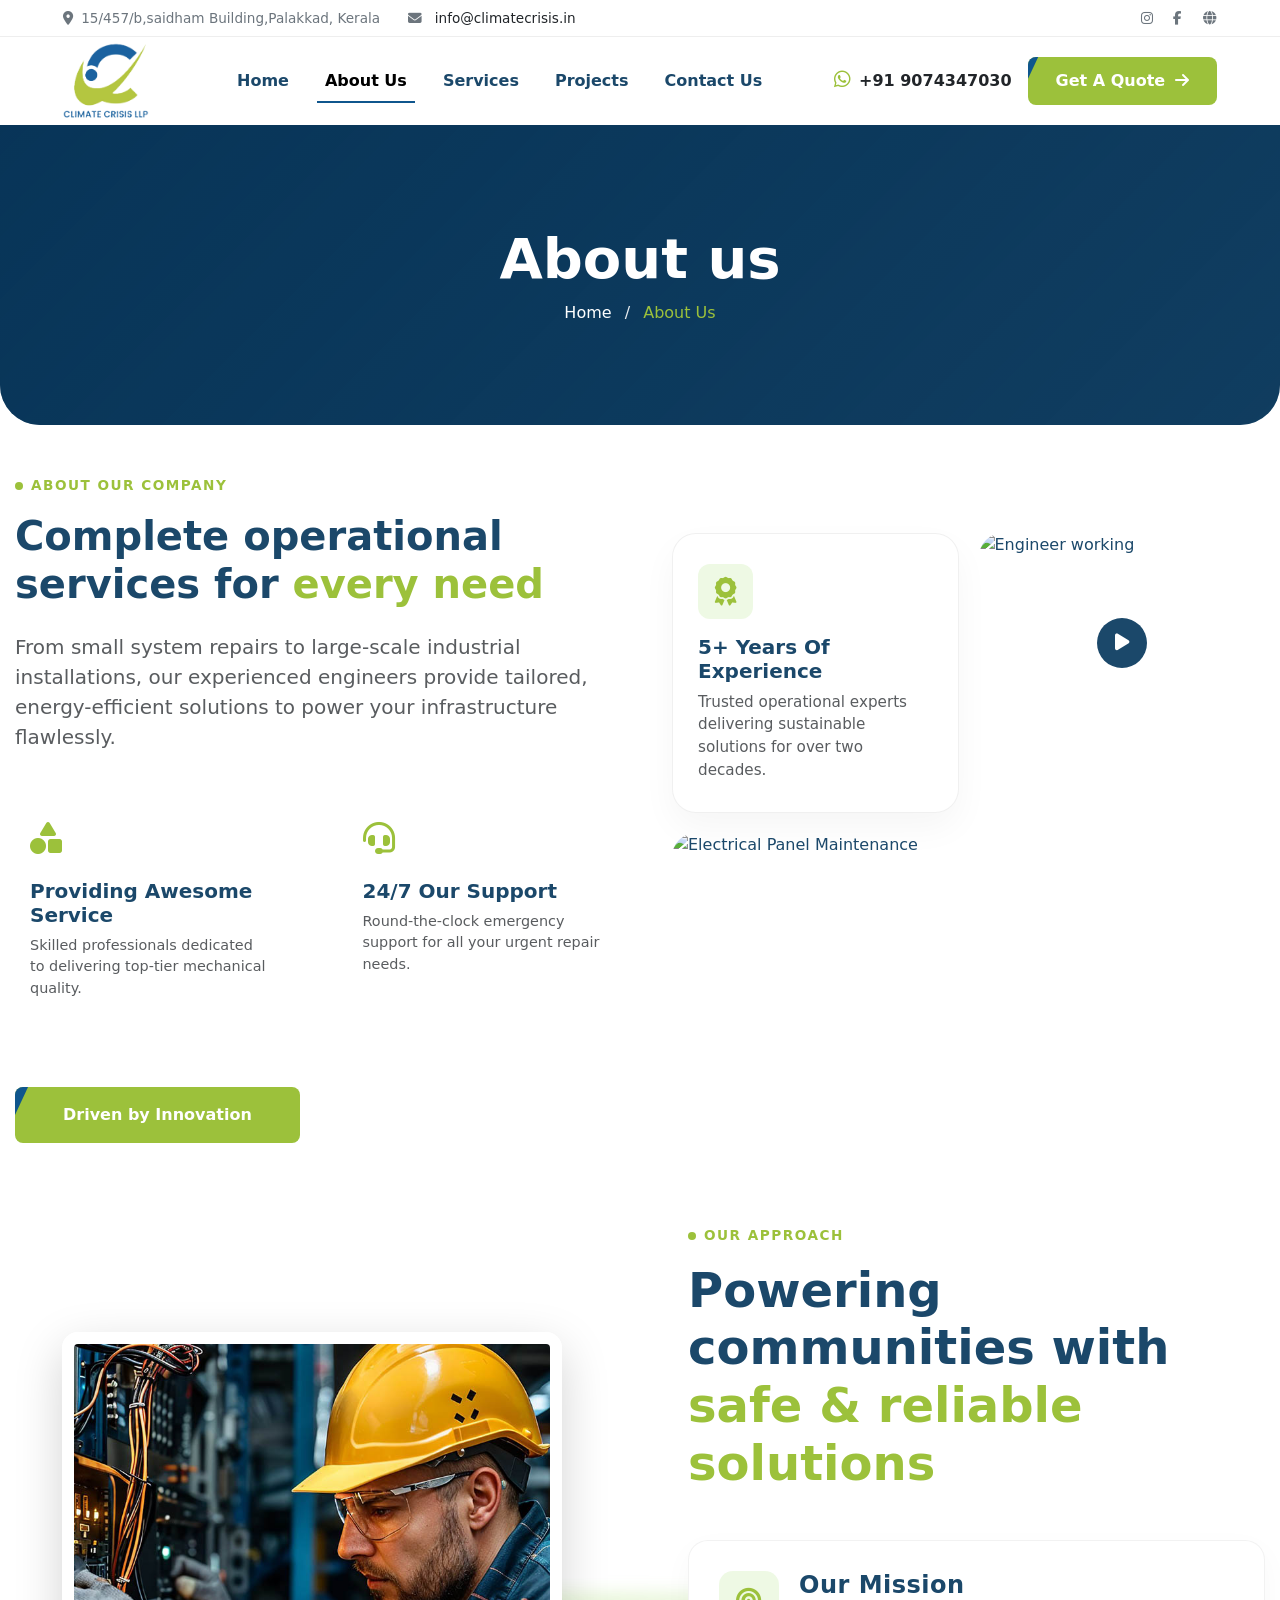
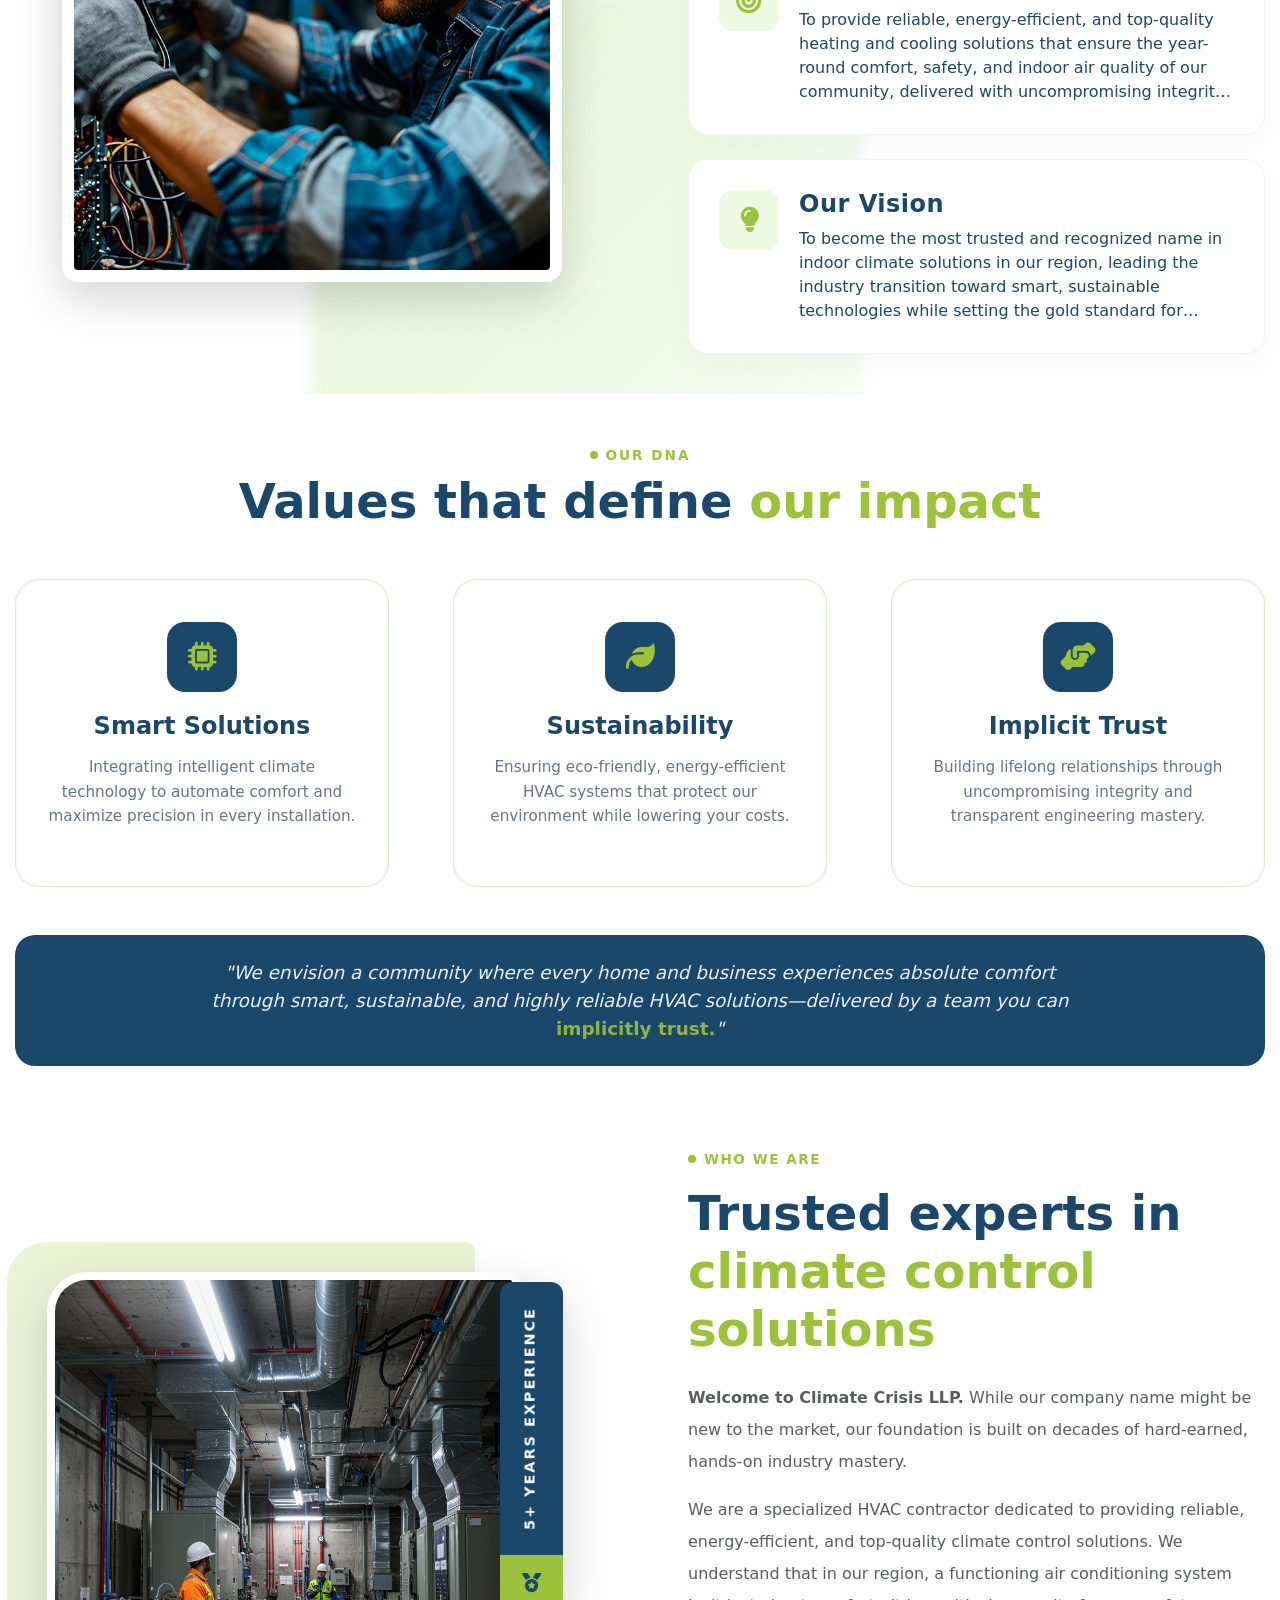
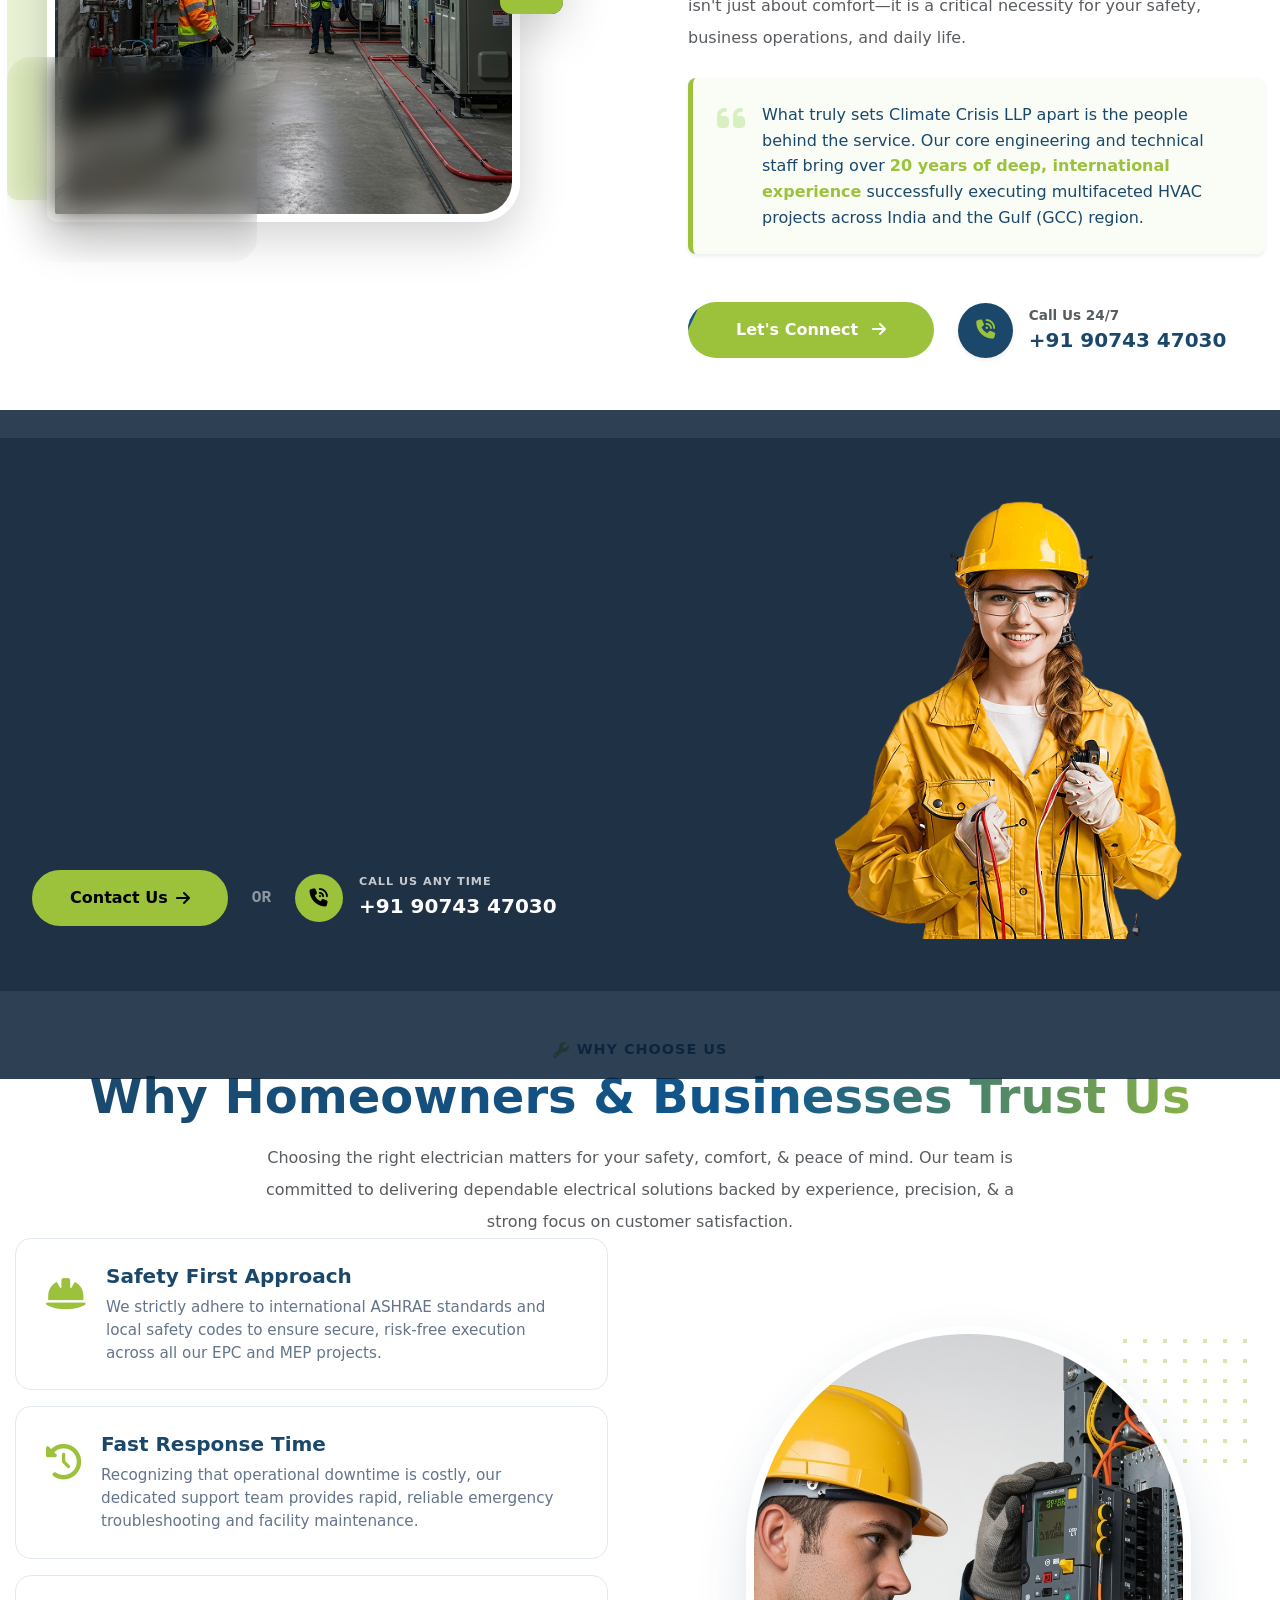
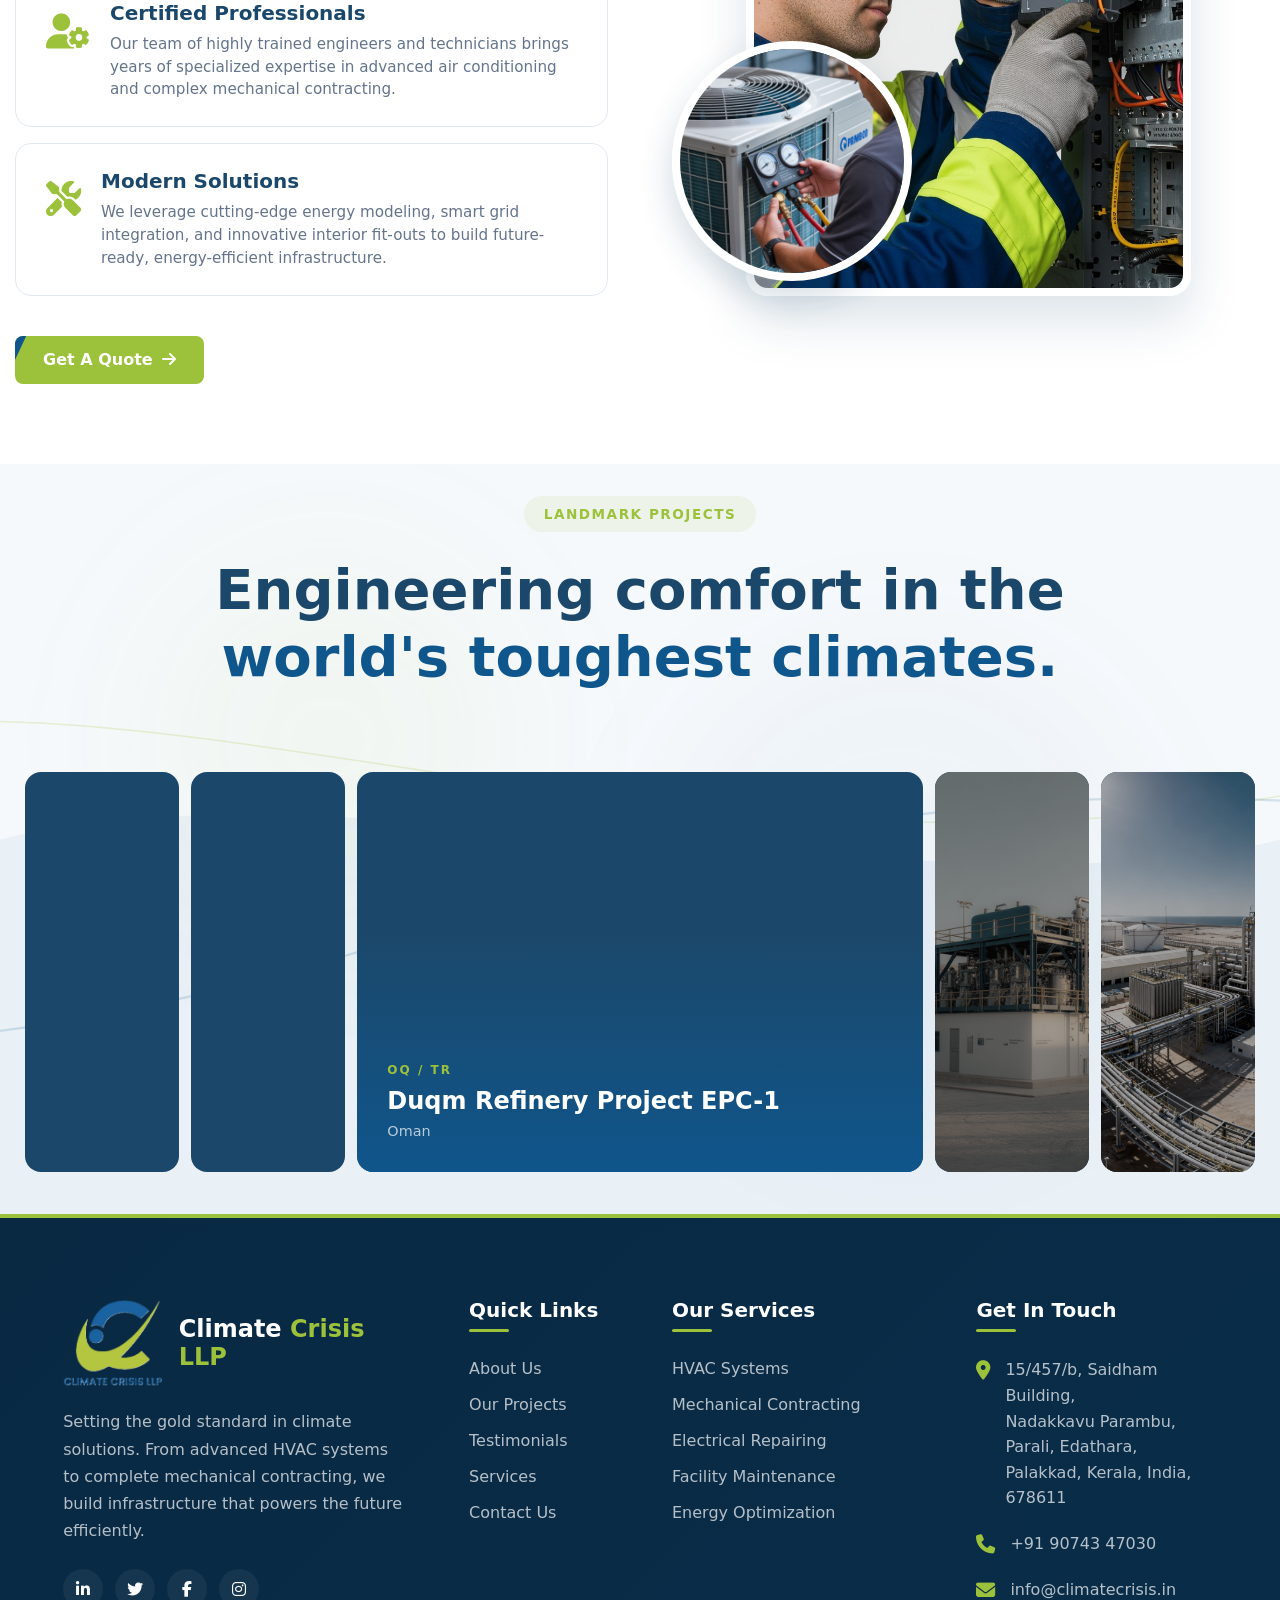
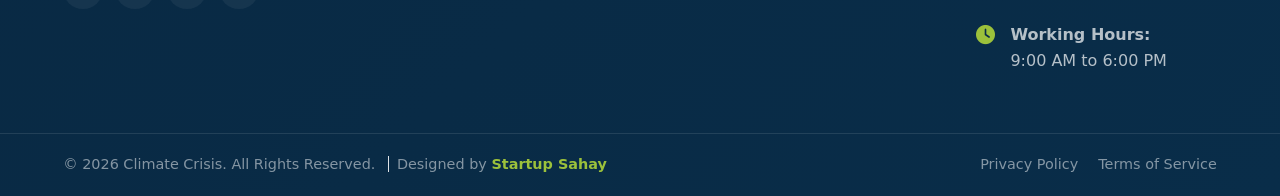
==== commit e21a2209: "Update about.html" ====
--- a/about.html
+++ b/about.html
@@ -721,22 +721,22 @@
                 <div class="col-lg-2 col-md-6 mb-5 mb-lg-0 footer-col">
                     <h4 class="footer-widget-title">Quick Links</h4>
                     <ul class="footer-links-list">
-                        <li><a href="#">About Us</a></li>
-                        <li><a href="#">Our Projects</a></li>
-                        <li><a href="#">Testimonials</a></li>
-                        <li><a href="#">Services</a></li>
-                        <li><a href="#">Contact Us</a></li>
+                        <li><a href="about.html">About Us</a></li>
+                        <li><a href="project.html">Our Projects</a></li>
+                        <li><a href="index.html#testi-section">Testimonials</a></li>
+                        <li><a href="service.html">Services</a></li>
+                        <li><a href="contact.html">Contact Us</a></li>
                     </ul>
                 </div>
 
                 <div class="col-lg-3 col-md-6 mb-5 mb-lg-0 footer-col">
                     <h4 class="footer-widget-title">Our Services</h4>
                     <ul class="footer-links-list">
-                        <li><a href="#">HVAC Systems</a></li>
-                        <li><a href="#">Mechanical Contracting</a></li>
-                        <li><a href="#">Electrical Repairing</a></li>
-                        <li><a href="#">Facility Maintenance</a></li>
-                        <li><a href="#">Energy Optimization</a></li>
+                        <li><a href="project.html#hvac">HVAC Systems</a></li>
+                        <li><a href="service.html#hvac-section">Mechanical Contracting</a></li>
+                        <li><a href="service.html#elec-section">Electrical Repairing</a></li>
+                        <li><a href="service.html#maintenance">Facility Maintenance</a></li>
+                        <li><a href="project.html">Energy Optimization</a></li>
                     </ul>
                 </div>
 
@@ -792,8 +792,8 @@
                 </div>
                 <div class="col-lg-6">
                     <div class="footer-bottom-links">
-                        <a href="#">Privacy Policy</a>
-                        <a href="#">Terms of Service</a>
+                        <a href="privacy.html">Privacy Policy</a>
+                        <a href="terms.html">Terms of Service</a>
                         <!-- <a href="#">Cookie Policy</a> -->
                     </div>
                 </div>
@@ -1132,4 +1132,4 @@
 });</script>
 </body>
 
-</html>+</html>
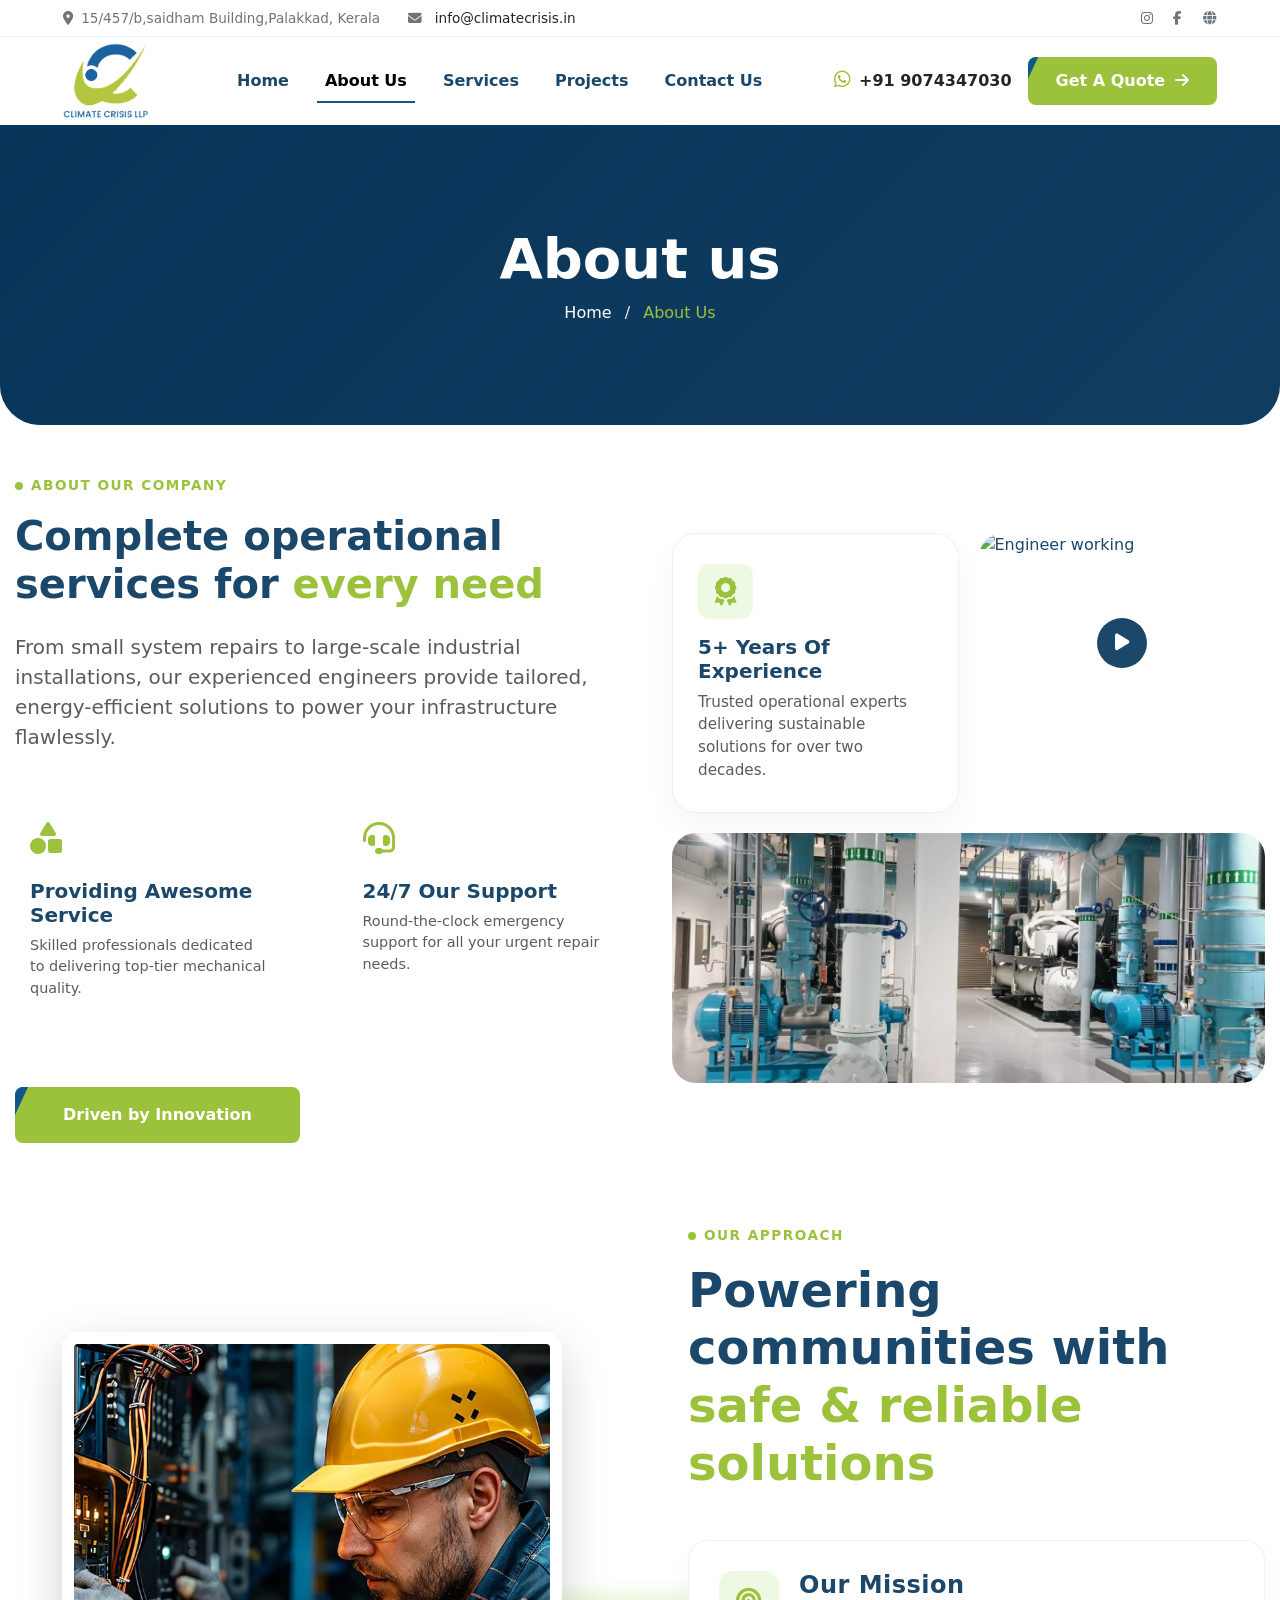
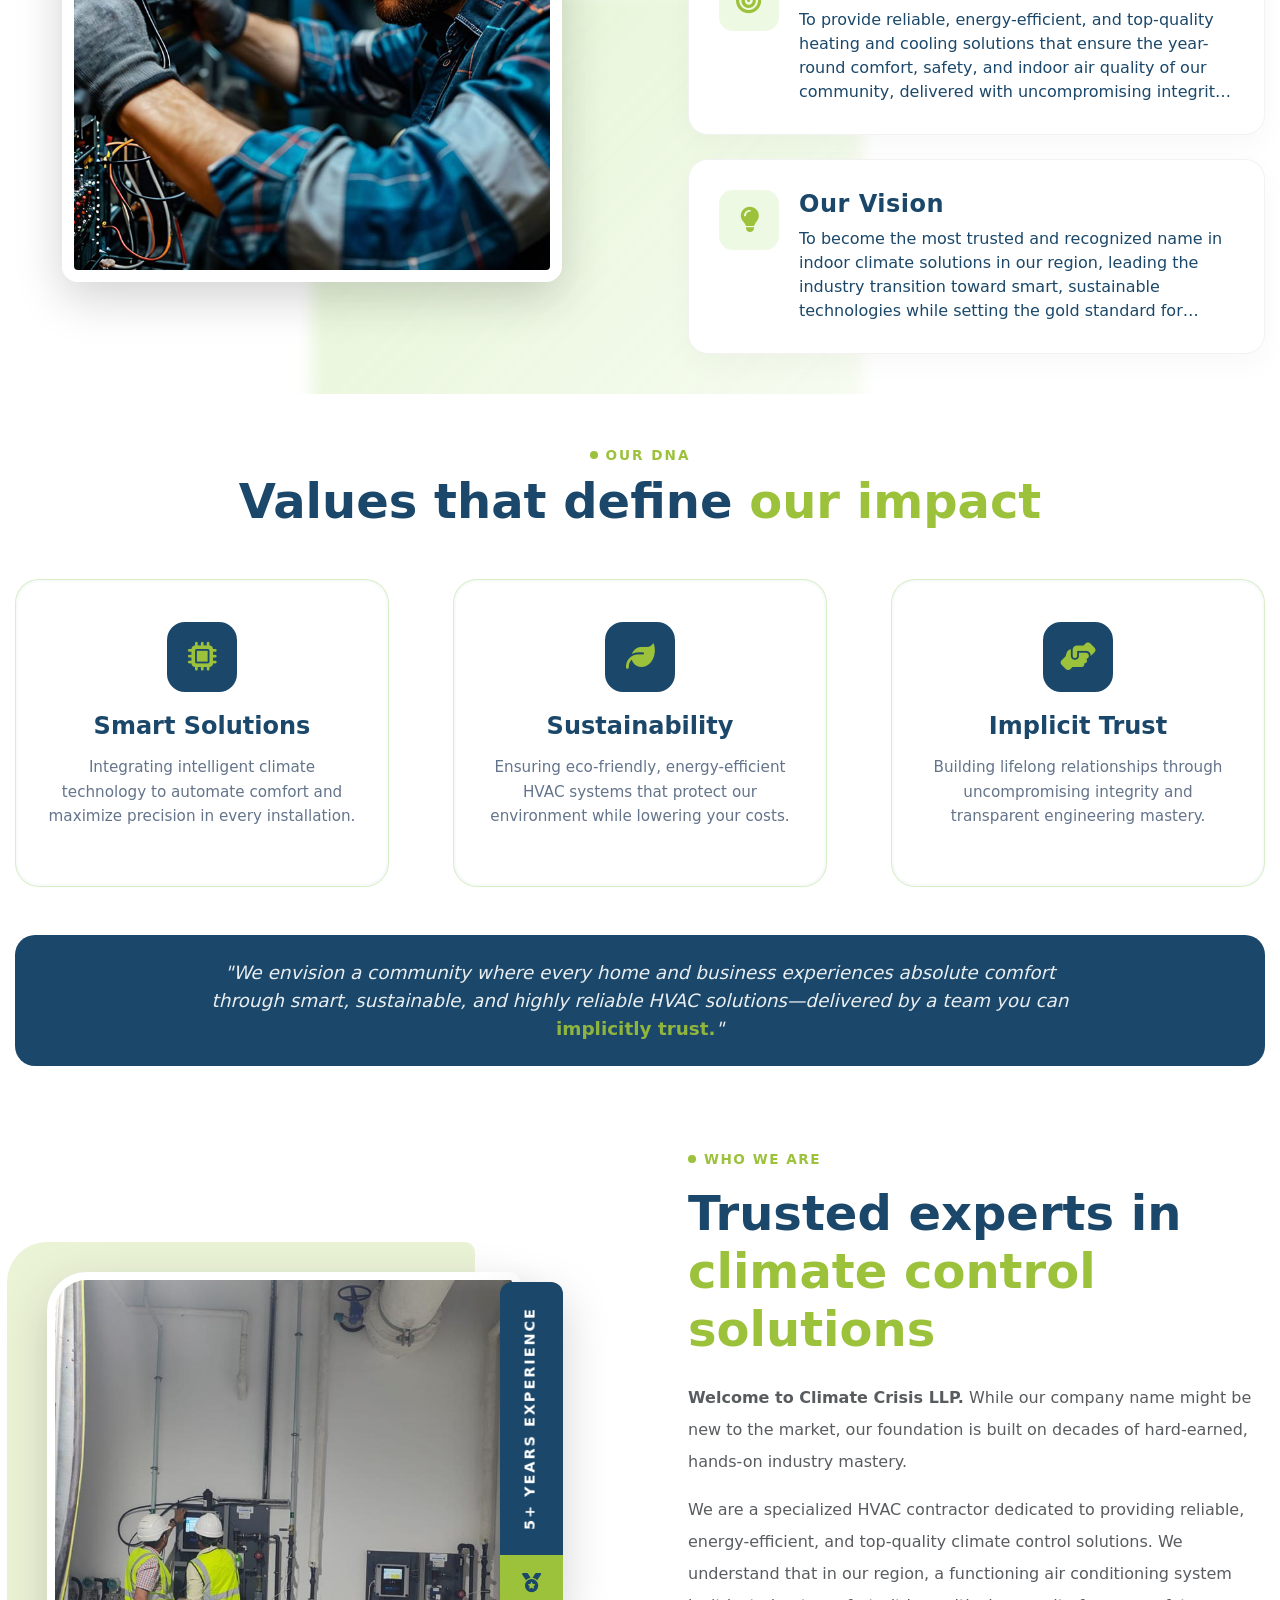
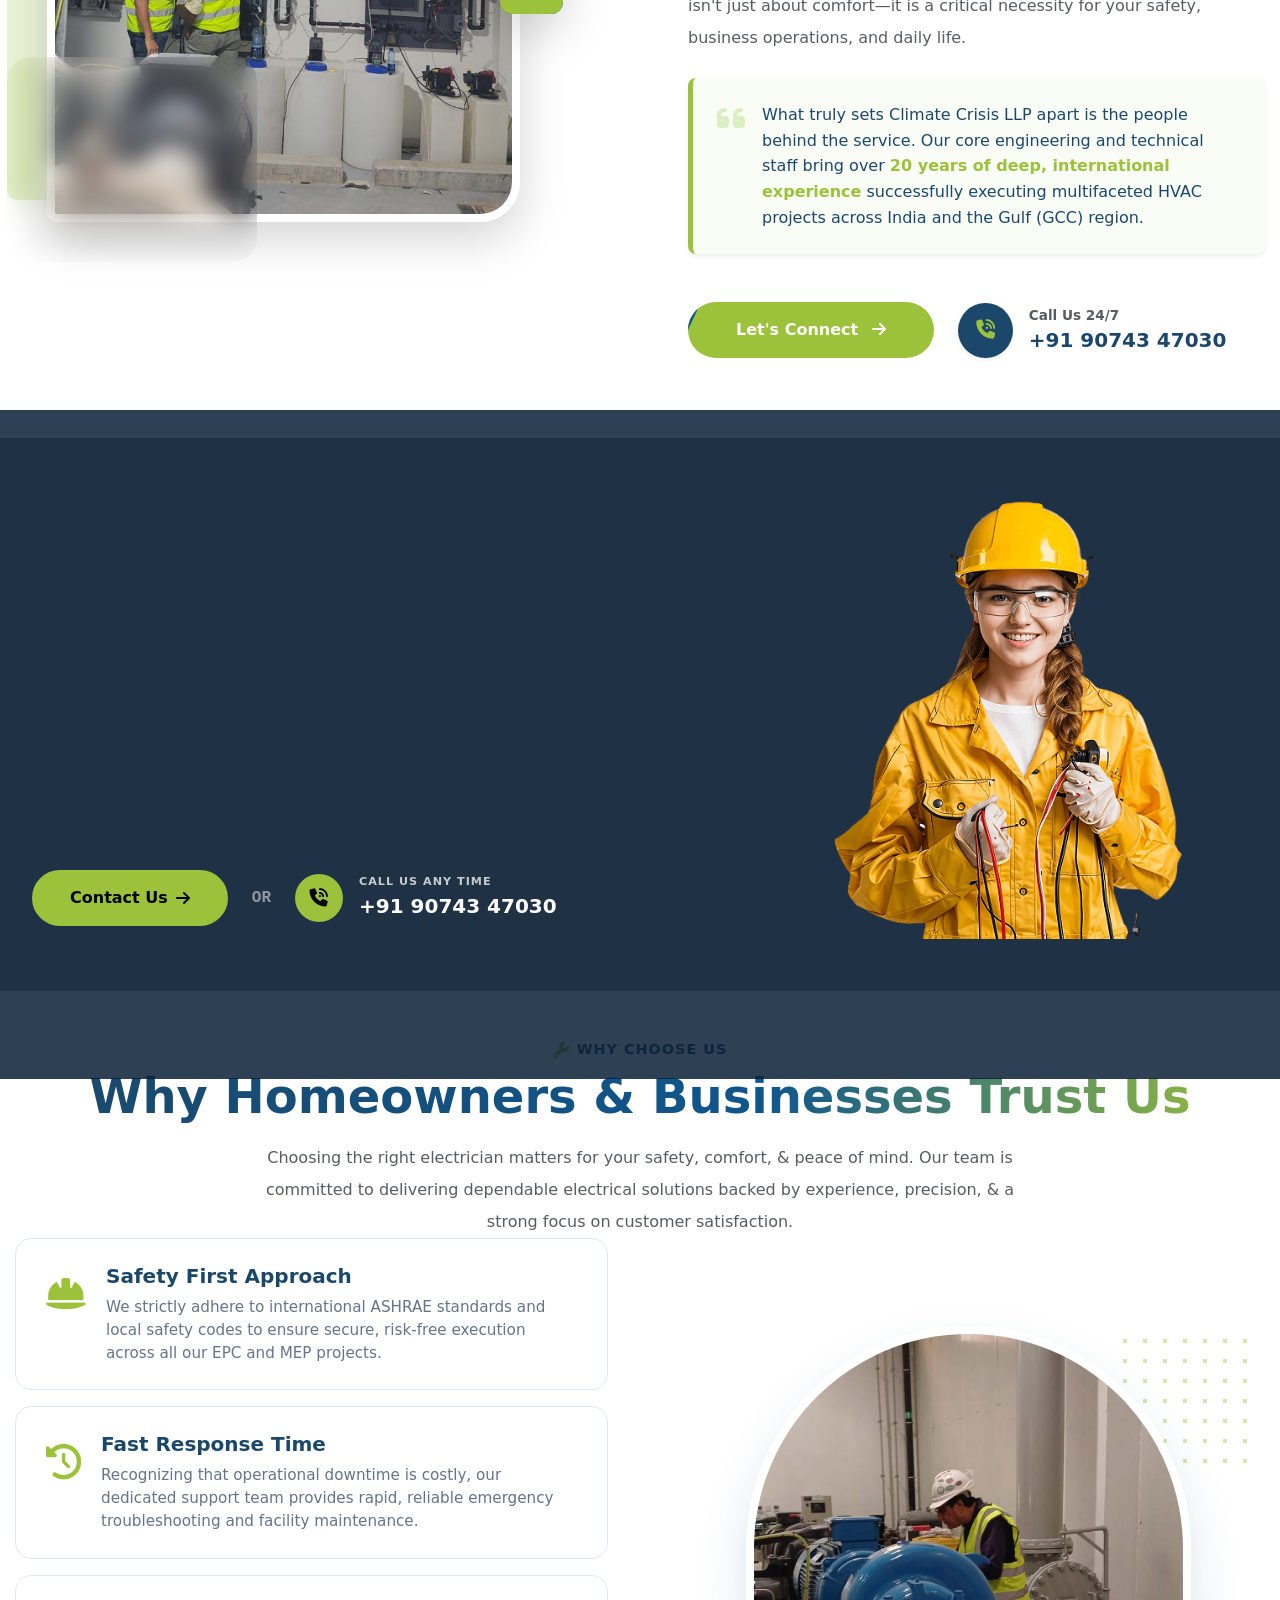
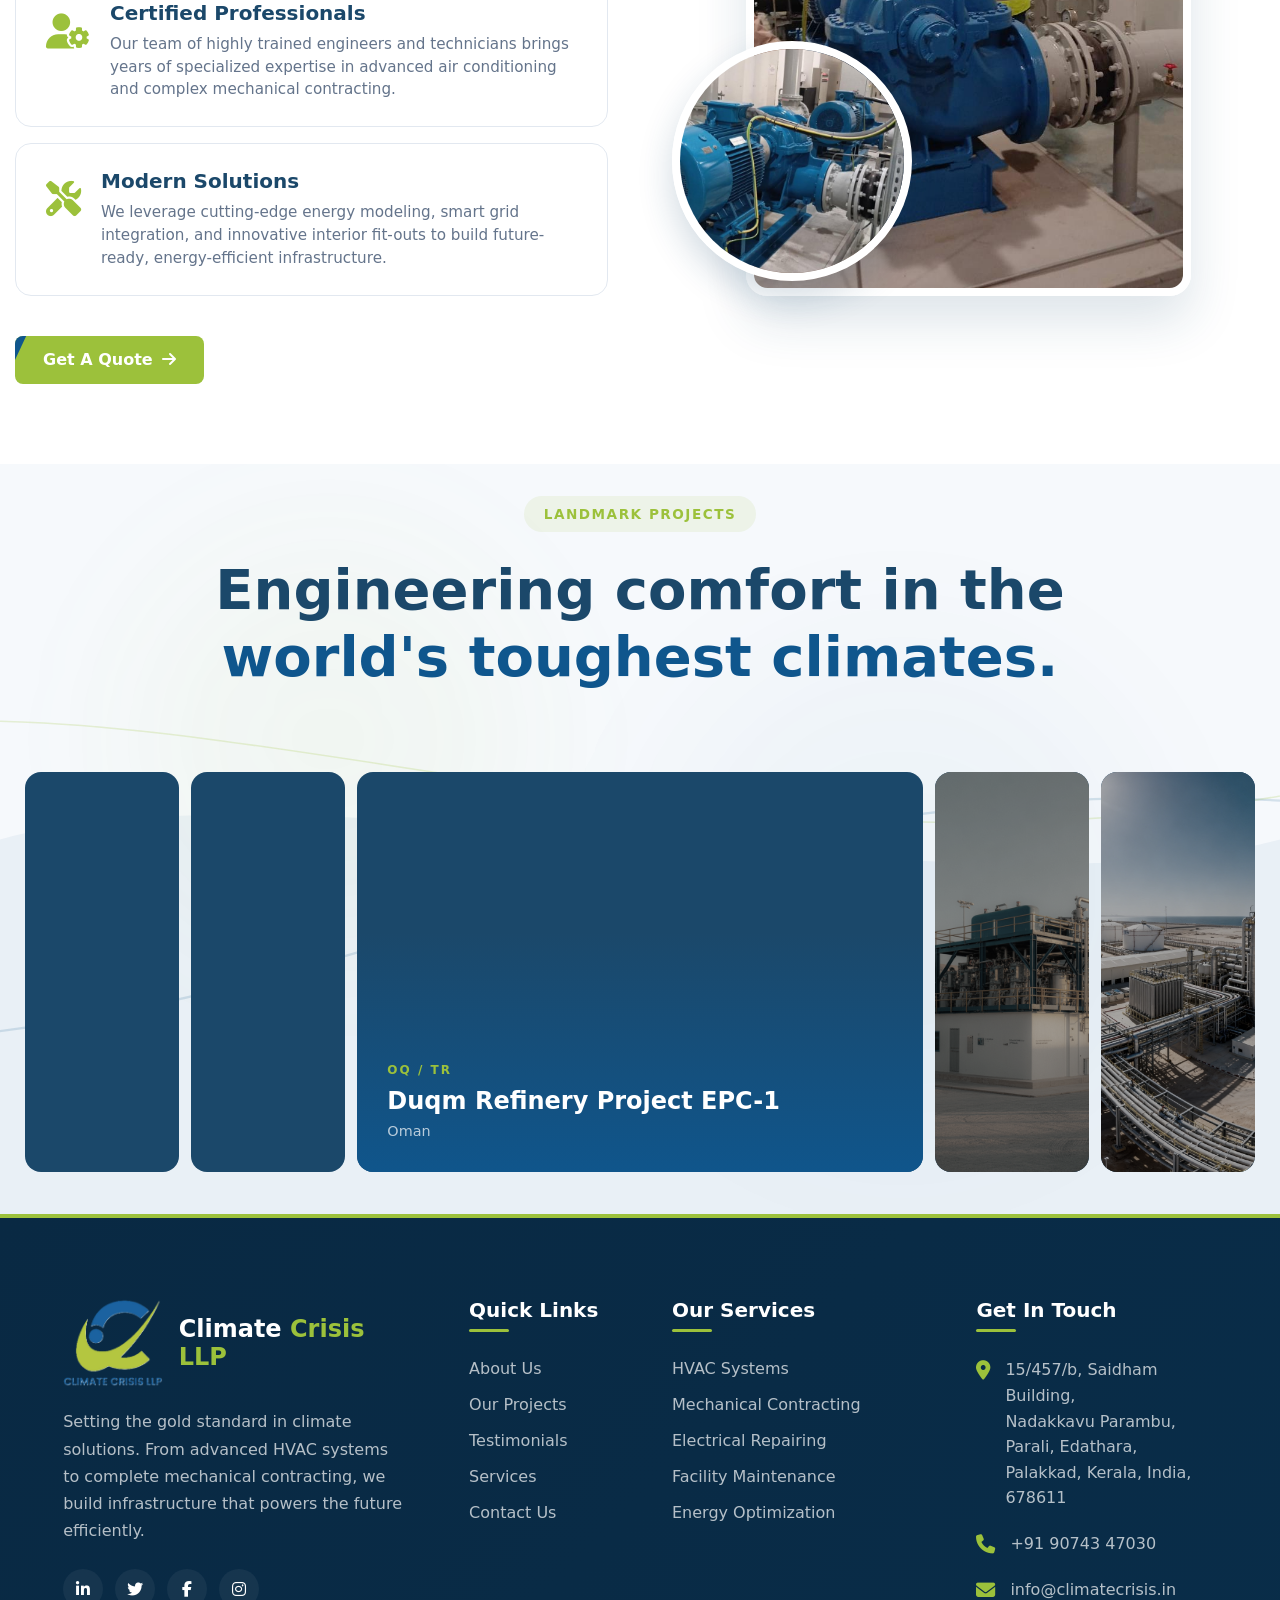
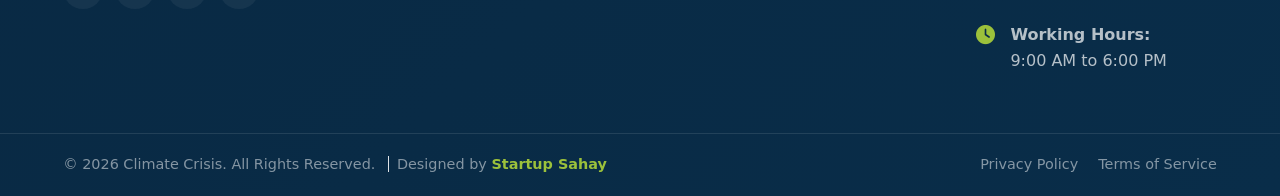
==== commit 9588bbc0: "Update about.html" ====
--- a/about.html
+++ b/about.html
@@ -193,7 +193,7 @@
                     </div>
 
                     <div class="about-img-box img-large about-anim-stagger">
-                        <img src="https://images.unsplash.com/photo-1504328345606-18bbc8c9d7d1?q=80&w=800" alt="Electrical Panel Maintenance">
+                        <img src="./assest/img/climateimg7.jpeg" alt="Electrical Panel Maintenance">
                     </div>
 
                 </div>
@@ -340,7 +340,7 @@
                     
                     <div class="img-bg-shape"></div>
 
-                    <img src="./assest/img/ligtcheck.jpeg" alt="HVAC Technician" class="main-who-img shadow-lg">
+                    <img src="./assest/img/climateimg5.jpeg" alt="HVAC Technician" class="main-who-img shadow-lg">
 
                     <div class="vertical-expertise-badge shadow-lg float-anim">
                         <span class="badge-text">5+ Years Experience</span>
@@ -559,11 +559,11 @@
         <div class="dot-grid-accent"></div>
 
         <div class="arch-image-container">
-            <img src="./assest/img/manworkingswitc.jpeg" alt="Professional Electrician" class="w-100 h-100 object-fit-cover">
+            <img src="./assest/img/climateimg2.jpeg" alt="Professional Electrician" class="w-100 h-100 object-fit-cover">
         </div>
 
         <div class="circle-image-container">
-            <img src="./assest/img/checkairpressureim.jpeg" alt="Electrical Work" class="w-100 h-100 object-fit-cover">
+            <img src="./assest/img/climateimg3.jpeg" alt="Electrical Work" class="w-100 h-100 object-fit-cover">
         </div>
 
     </div>
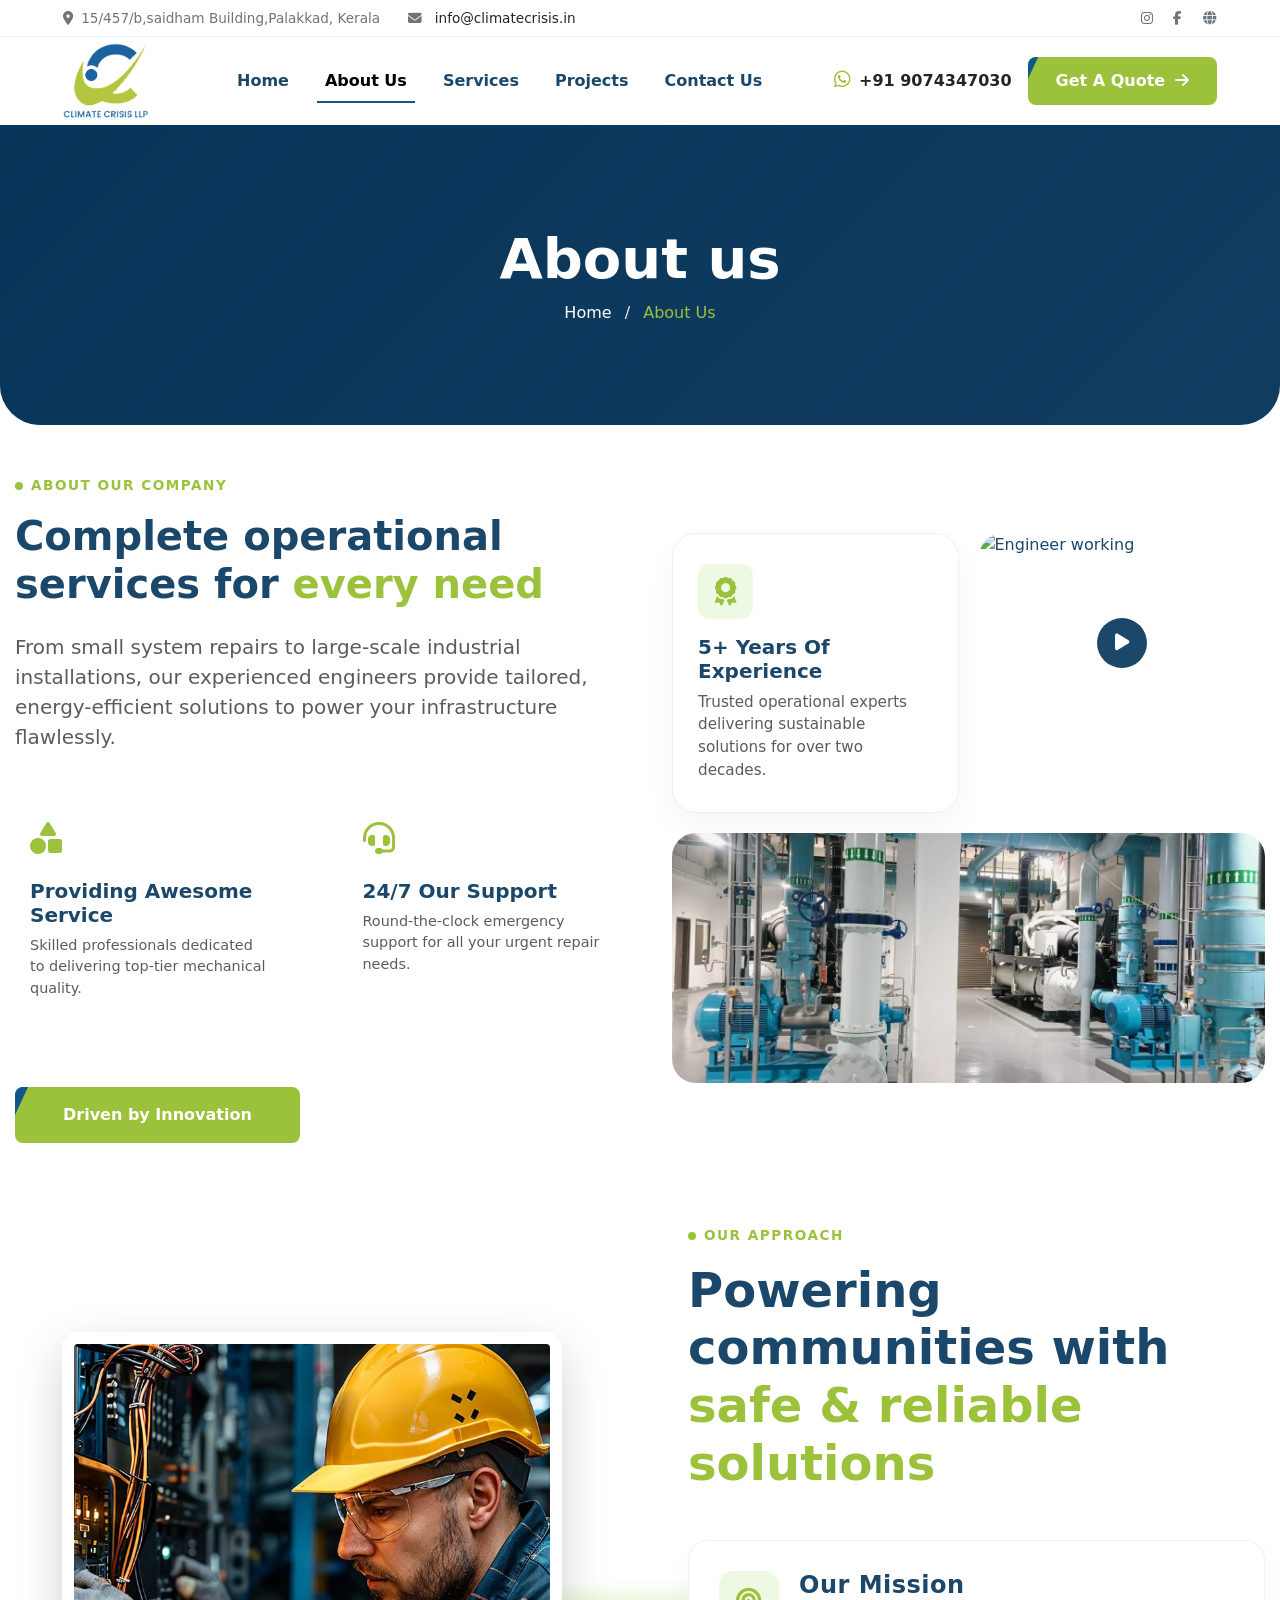
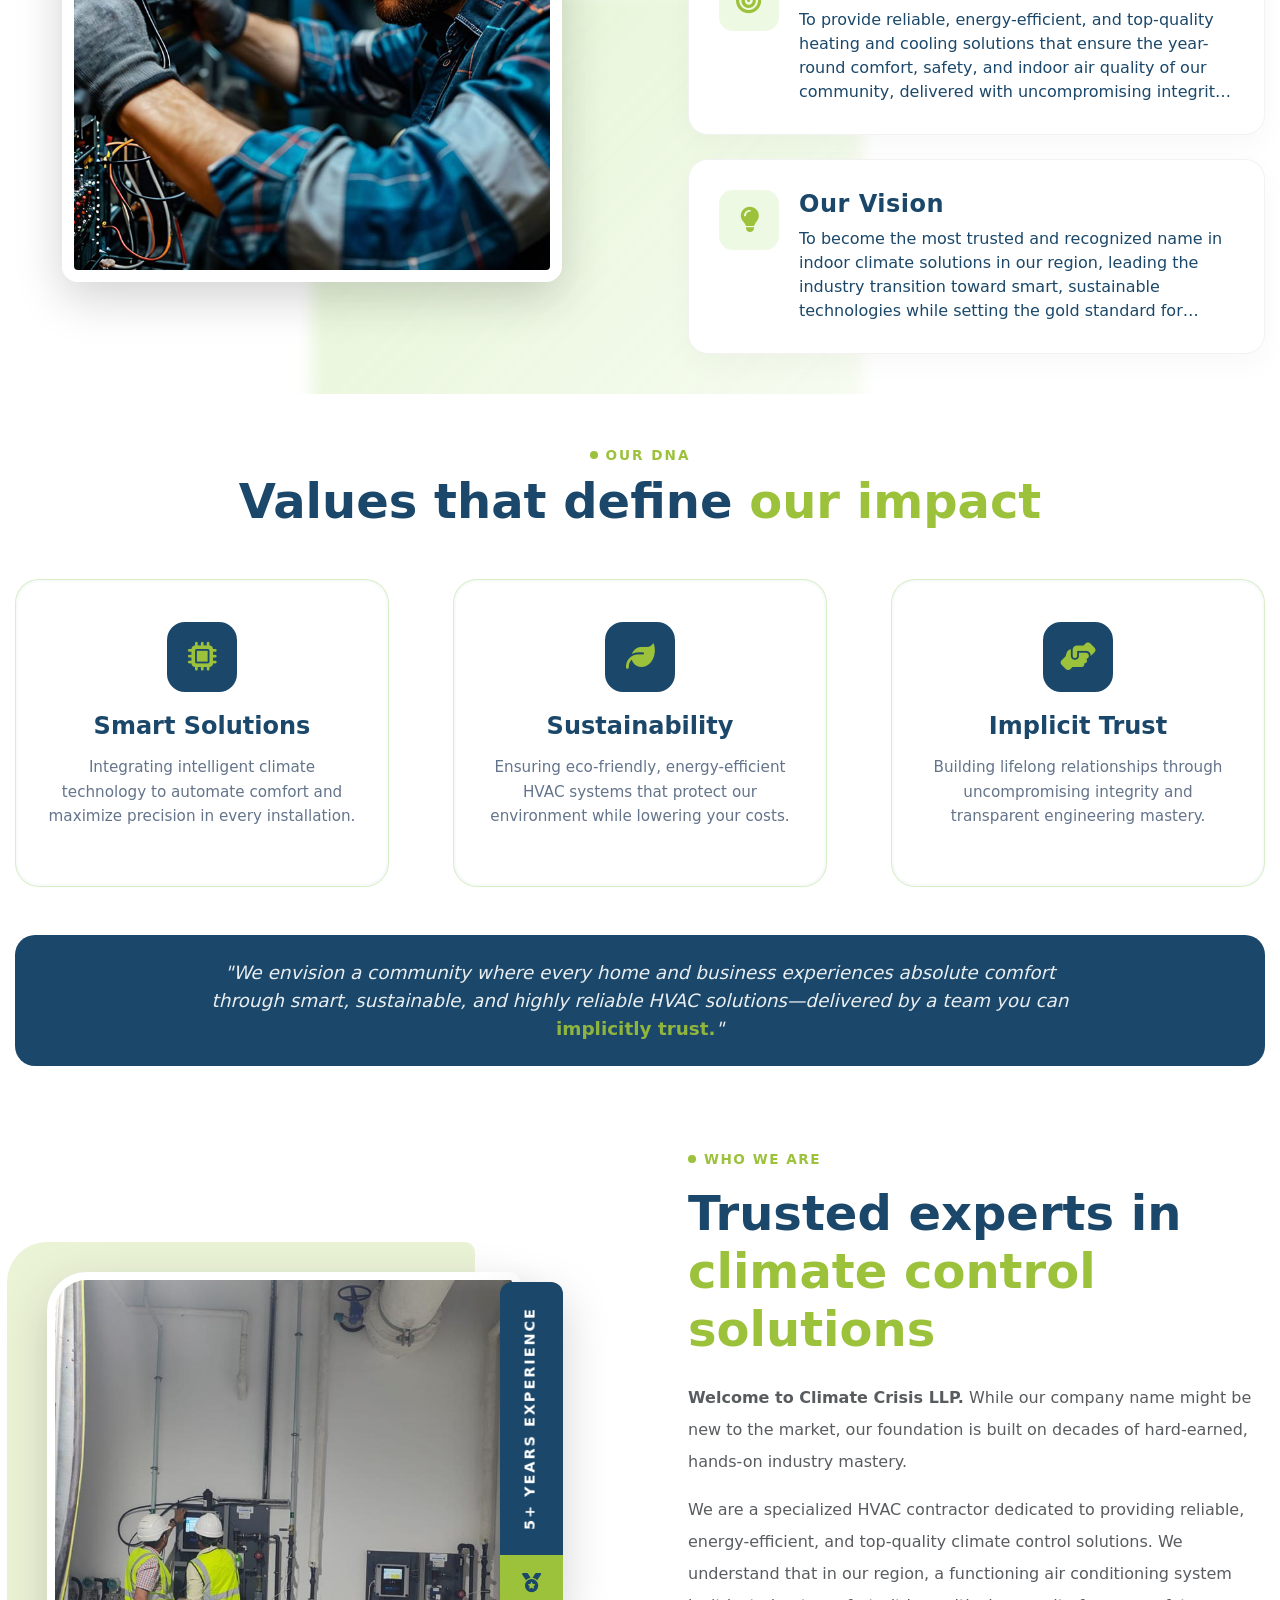
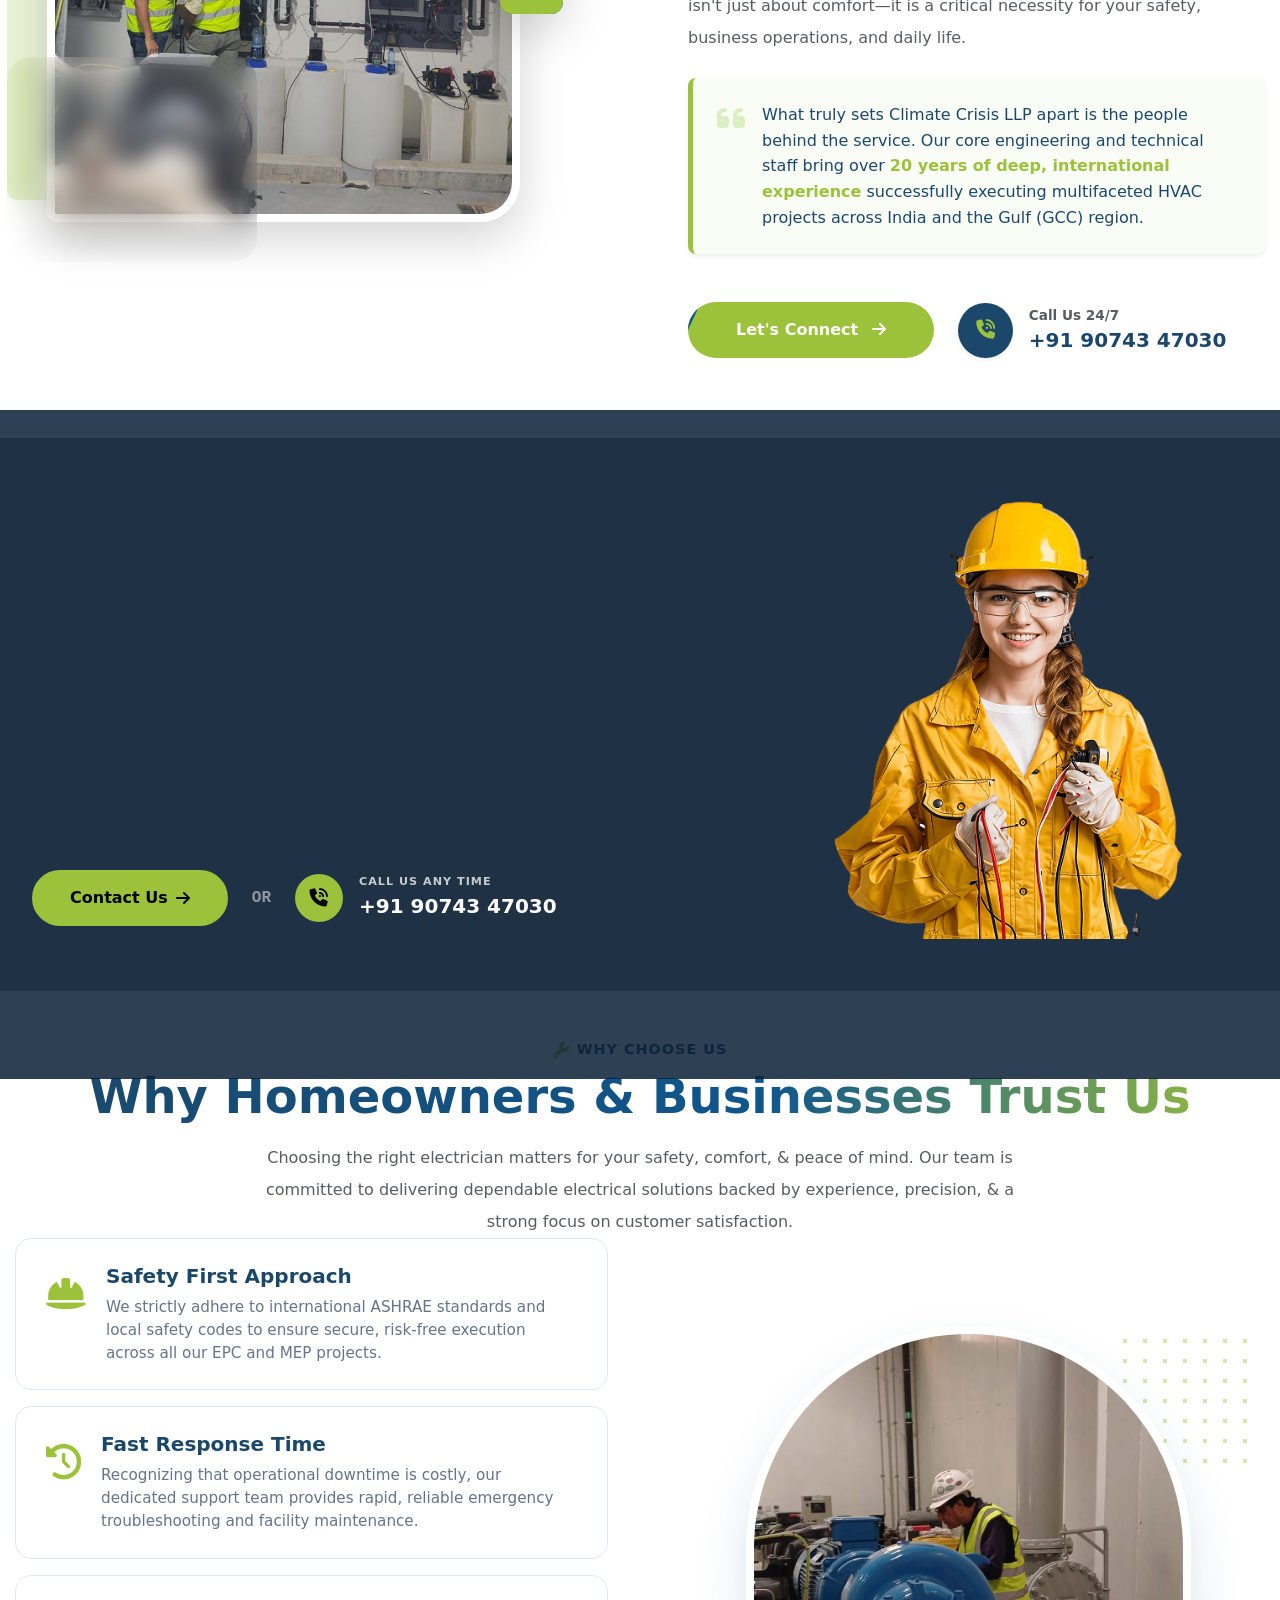
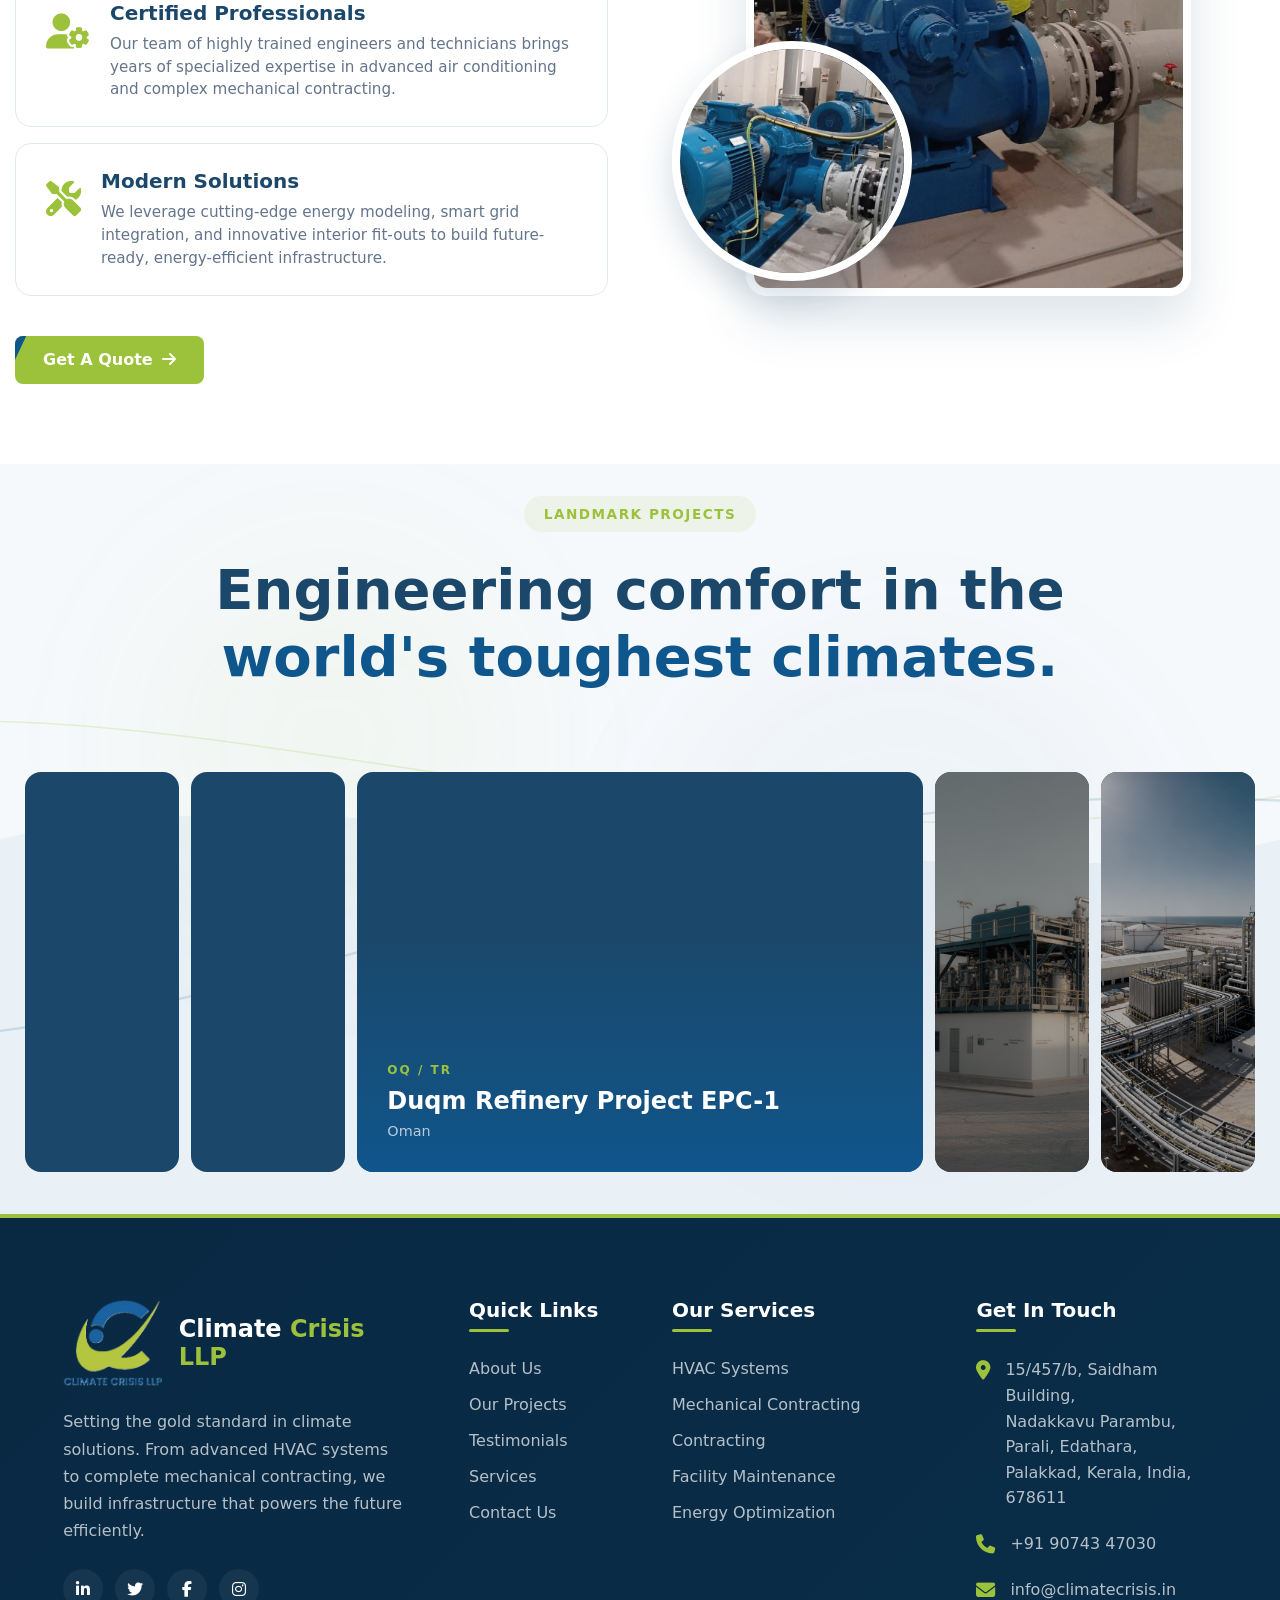
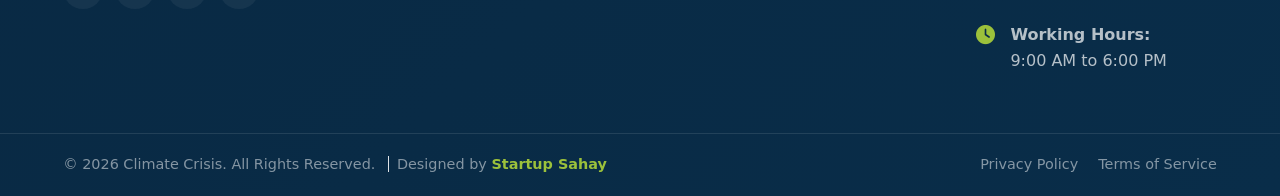
==== commit 4f9ad366: "Update service link from 'Electrical Repairing' to 'Contracting'" ====
--- a/about.html
+++ b/about.html
@@ -734,7 +734,7 @@
                     <ul class="footer-links-list">
                         <li><a href="project.html#hvac">HVAC Systems</a></li>
                         <li><a href="service.html#hvac-section">Mechanical Contracting</a></li>
-                        <li><a href="service.html#elec-section">Electrical Repairing</a></li>
+                        <li><a href="service.html#elec-section">Contracting</a></li>
                         <li><a href="service.html#maintenance">Facility Maintenance</a></li>
                         <li><a href="project.html">Energy Optimization</a></li>
                     </ul>
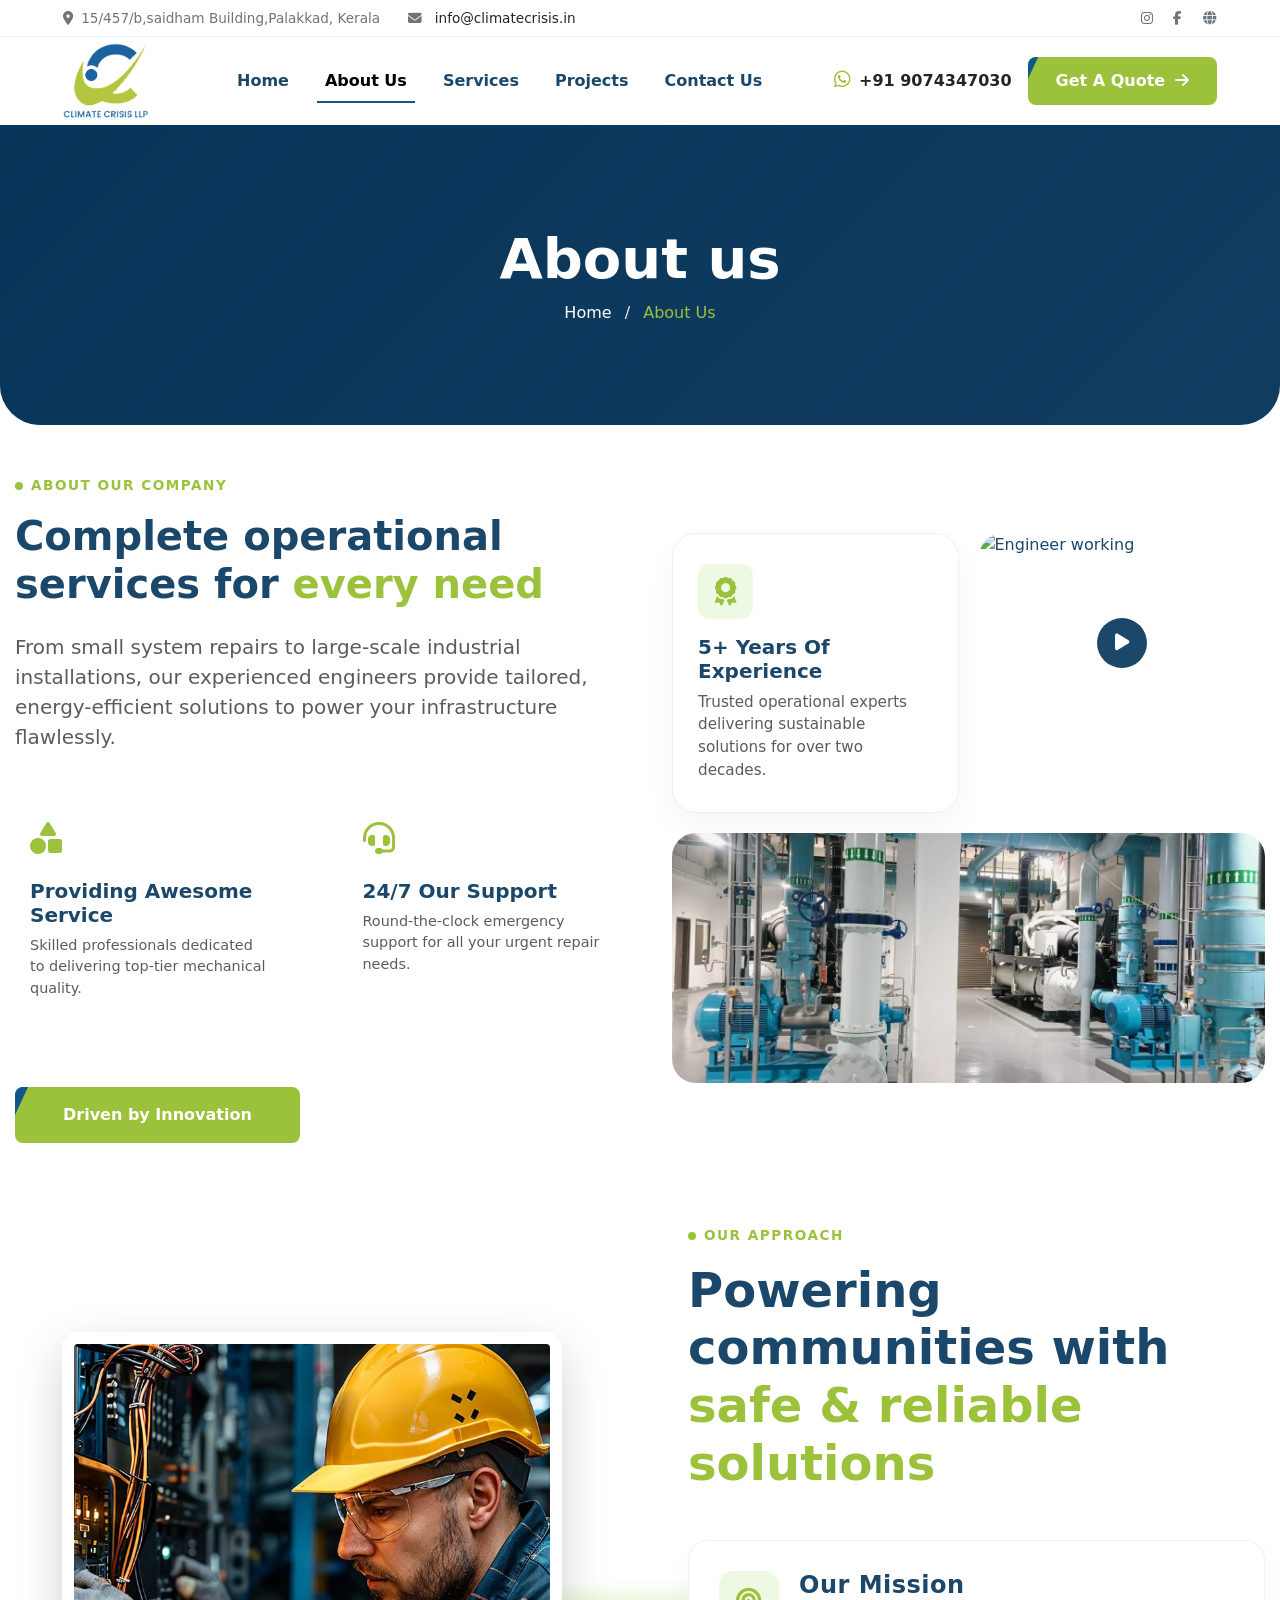
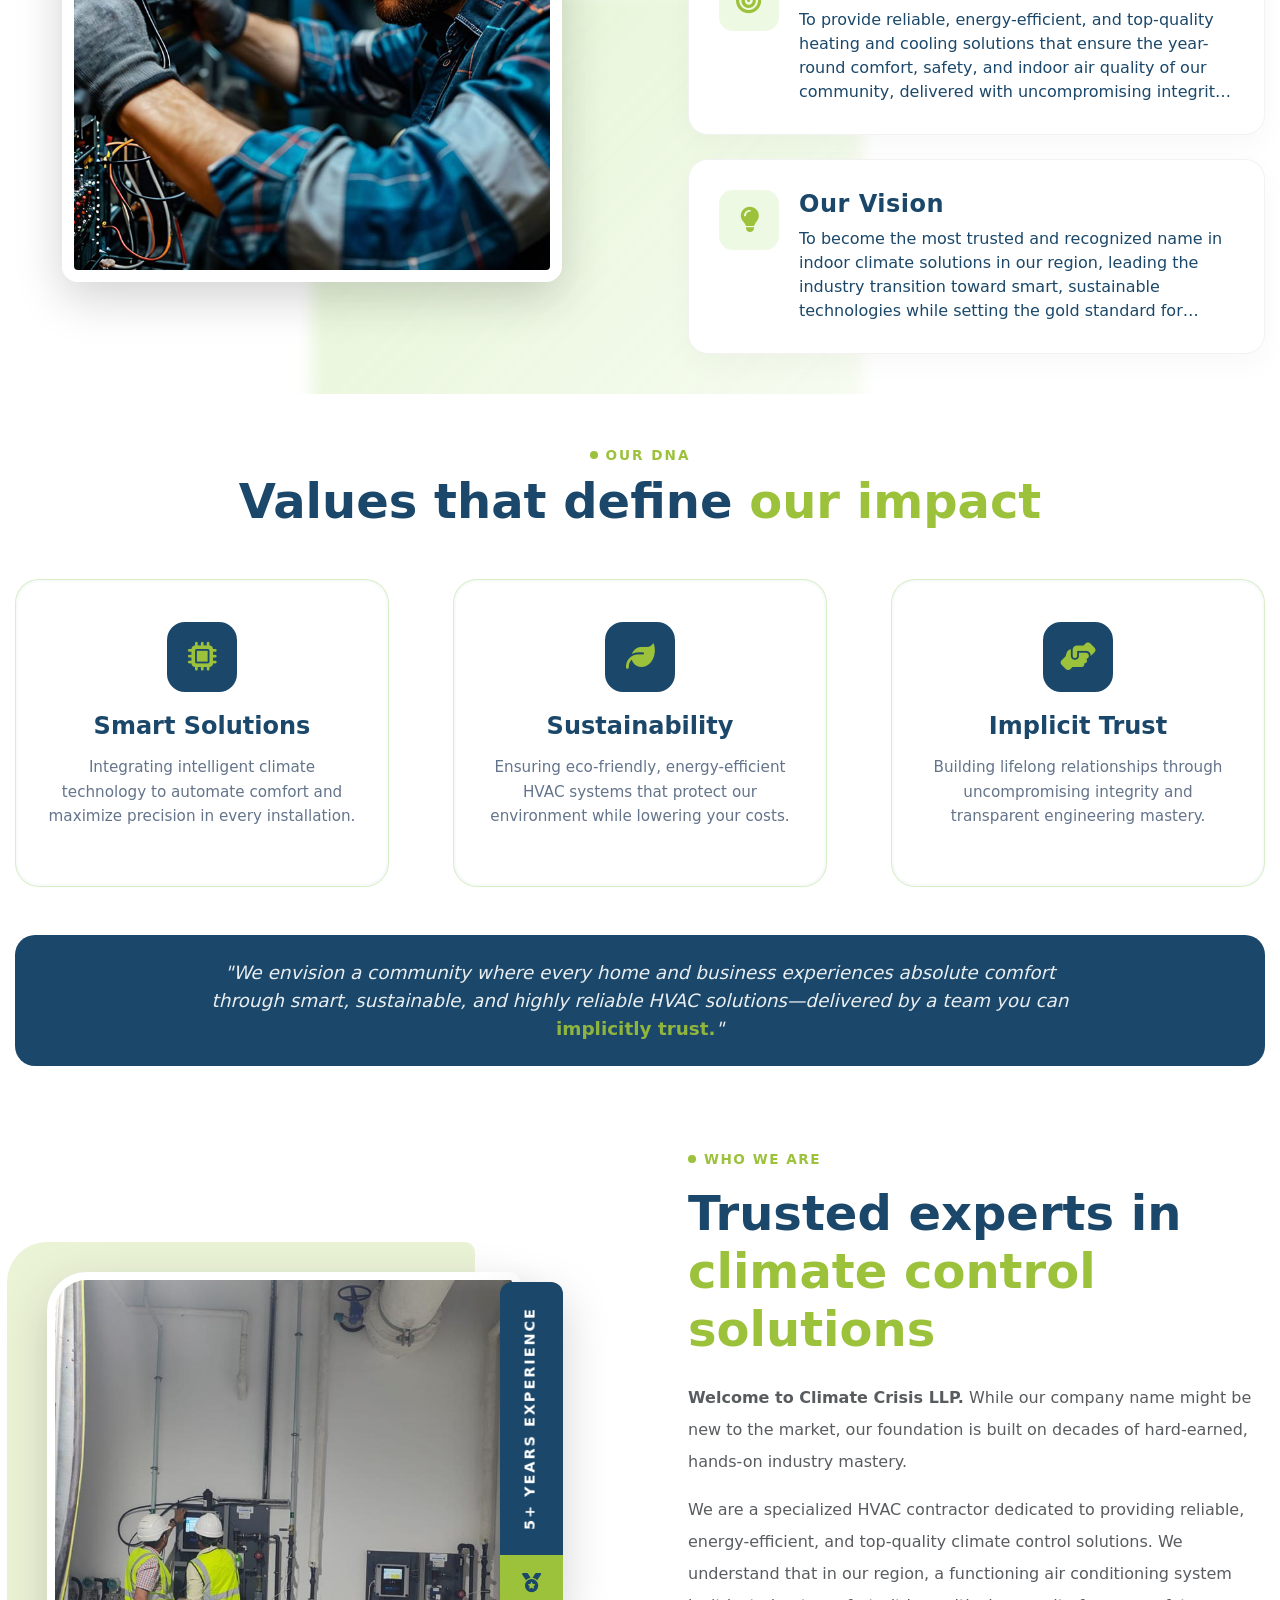
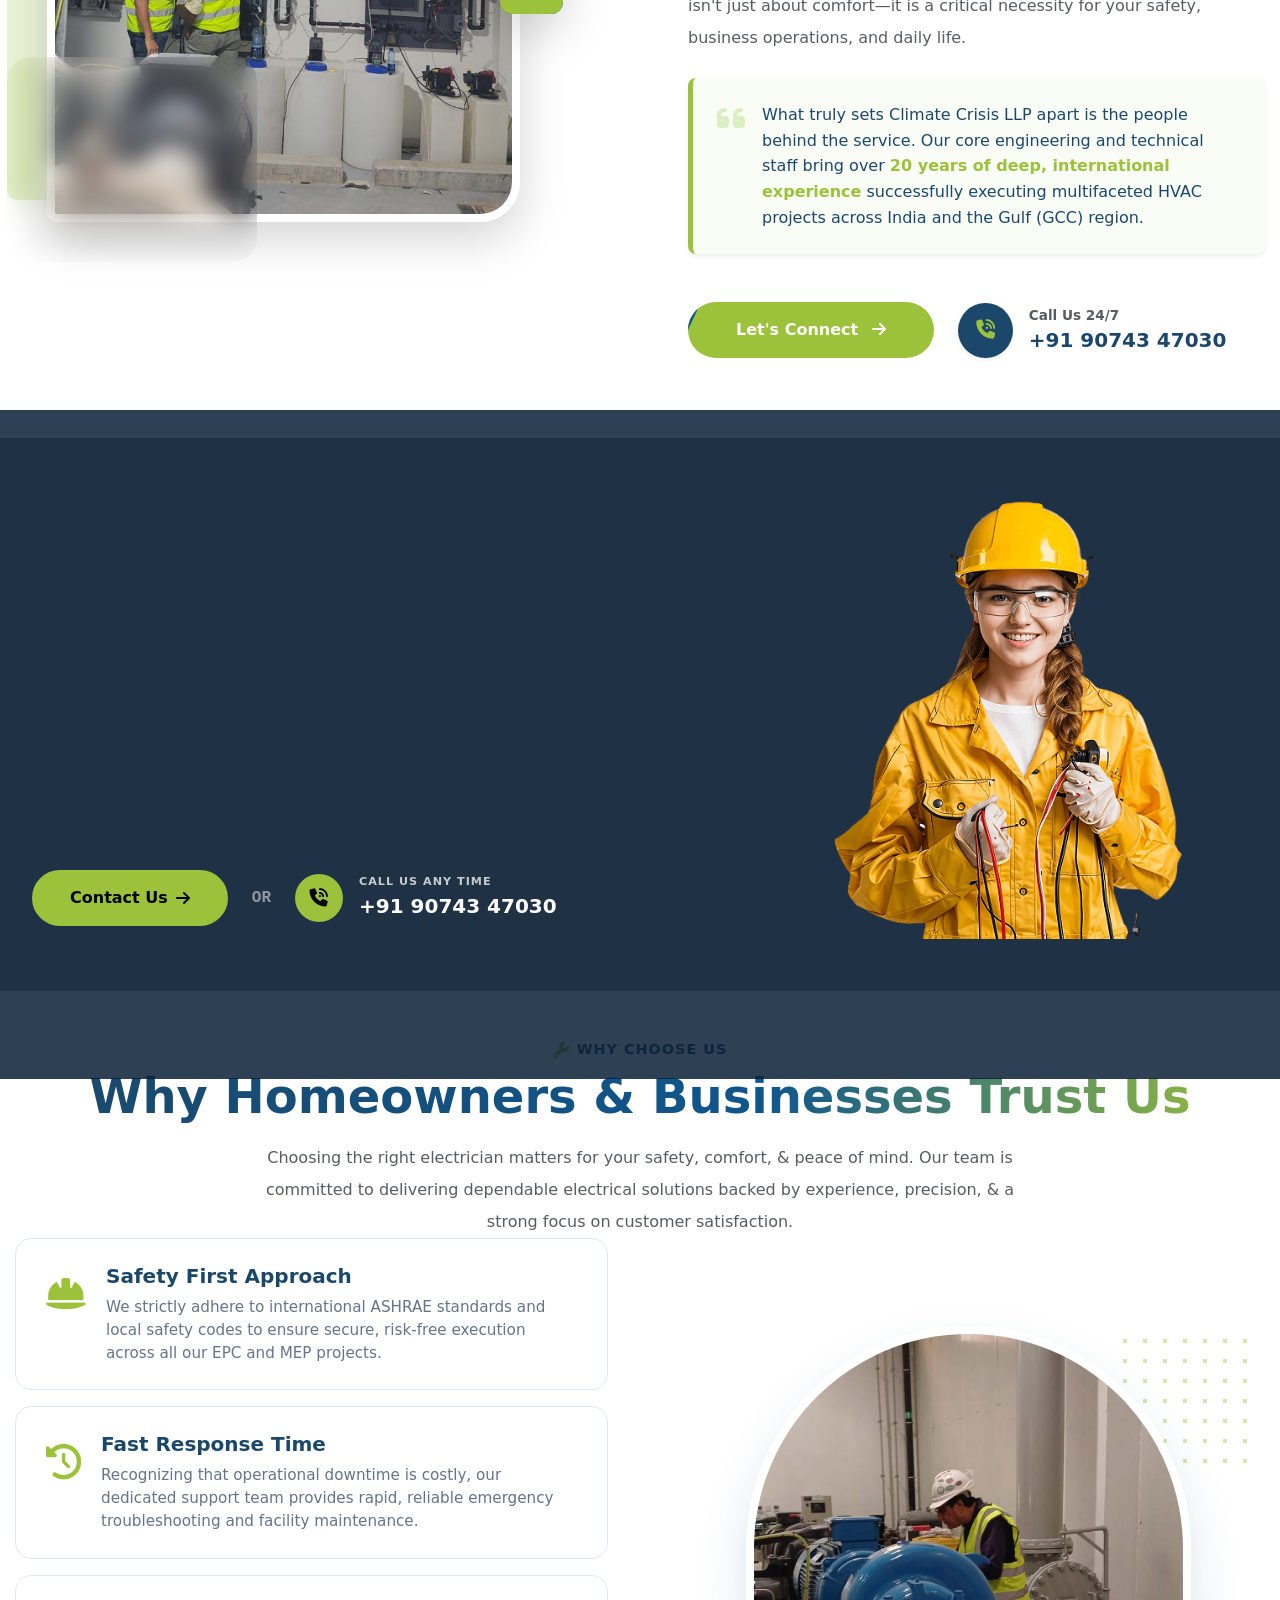
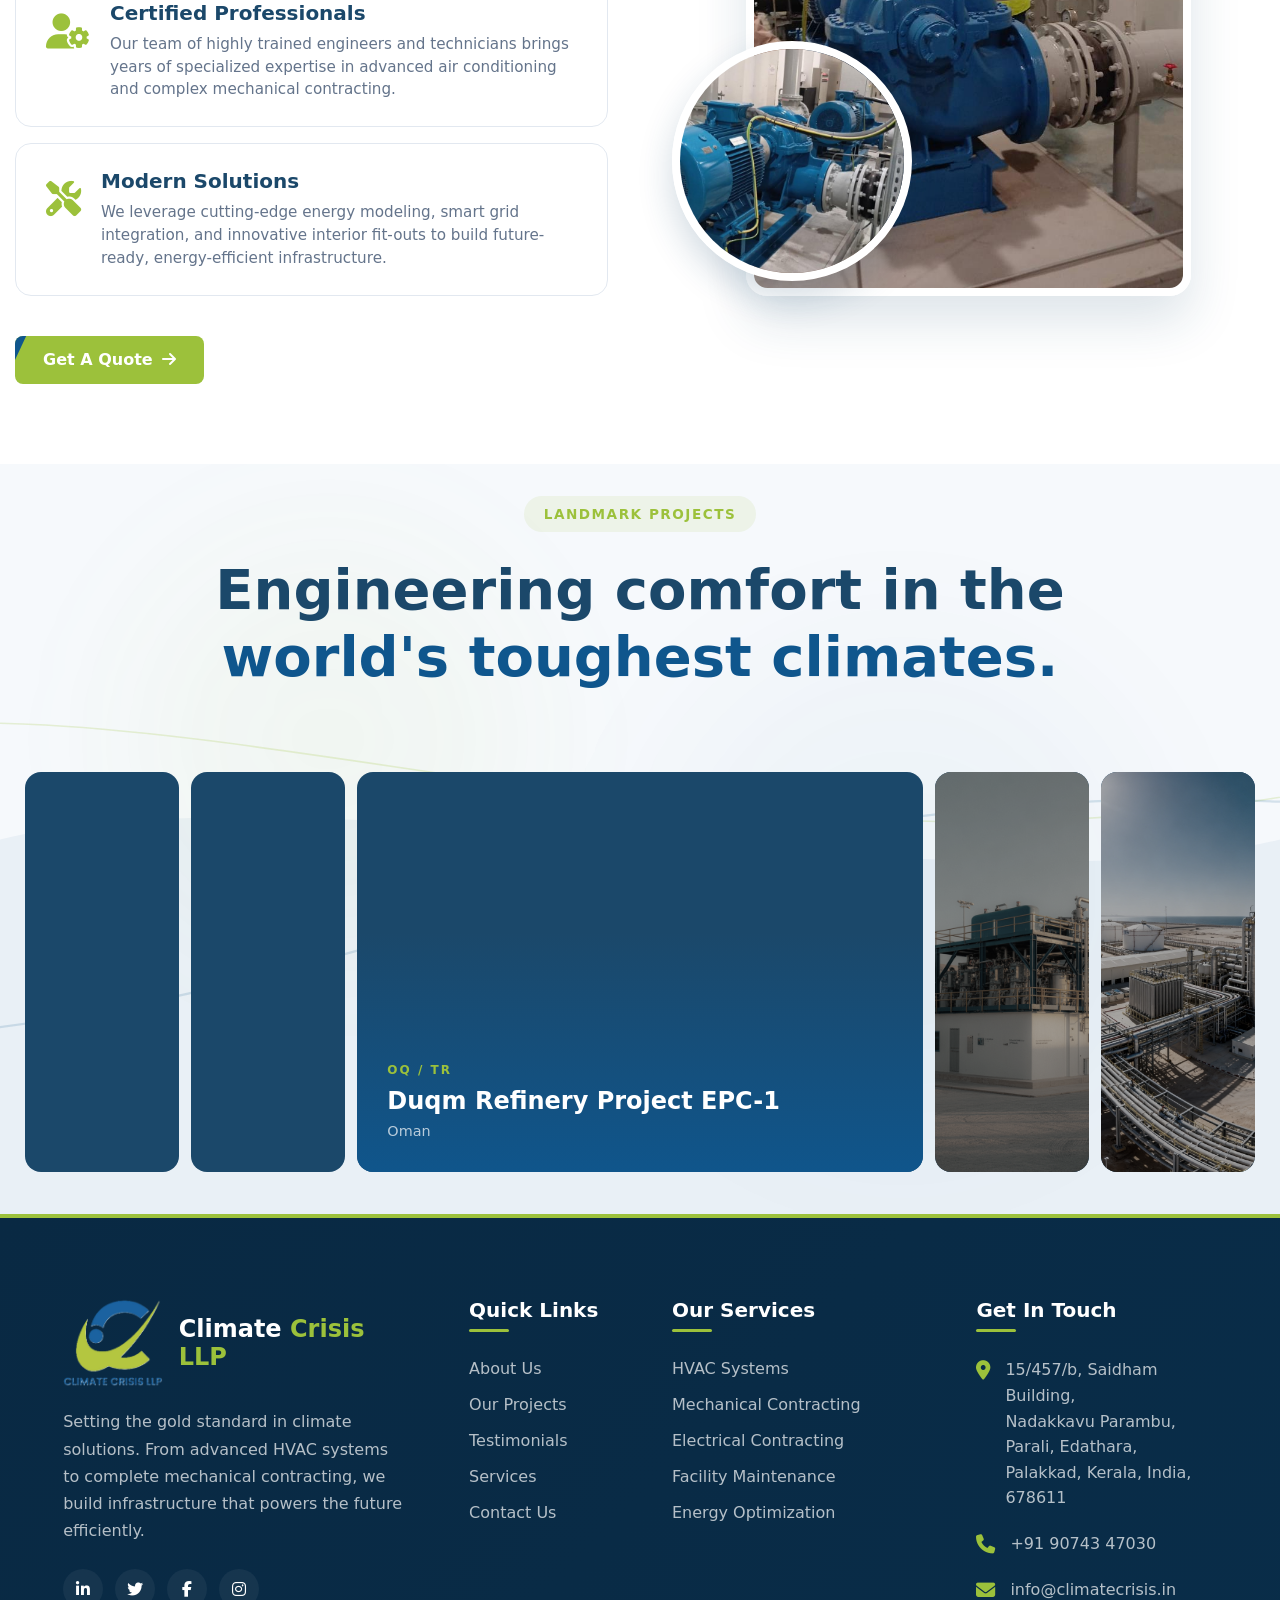
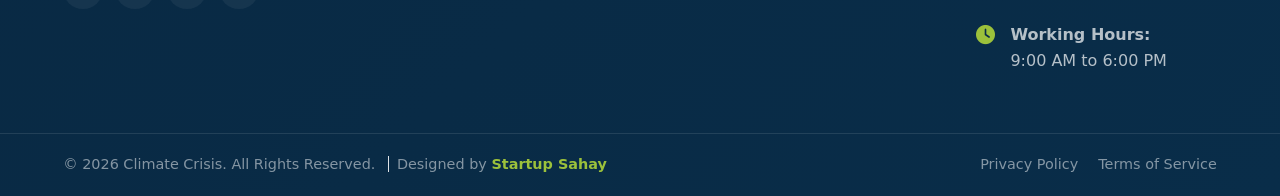
==== commit 085d6870: "Update about.html" ====
--- a/about.html
+++ b/about.html
@@ -734,7 +734,7 @@
                     <ul class="footer-links-list">
                         <li><a href="project.html#hvac">HVAC Systems</a></li>
                         <li><a href="service.html#hvac-section">Mechanical Contracting</a></li>
-                        <li><a href="service.html#elec-section">Contracting</a></li>
+                        <li><a href="service.html#elec-section">Electrical Contracting</a></li>
                         <li><a href="service.html#maintenance">Facility Maintenance</a></li>
                         <li><a href="project.html">Energy Optimization</a></li>
                     </ul>
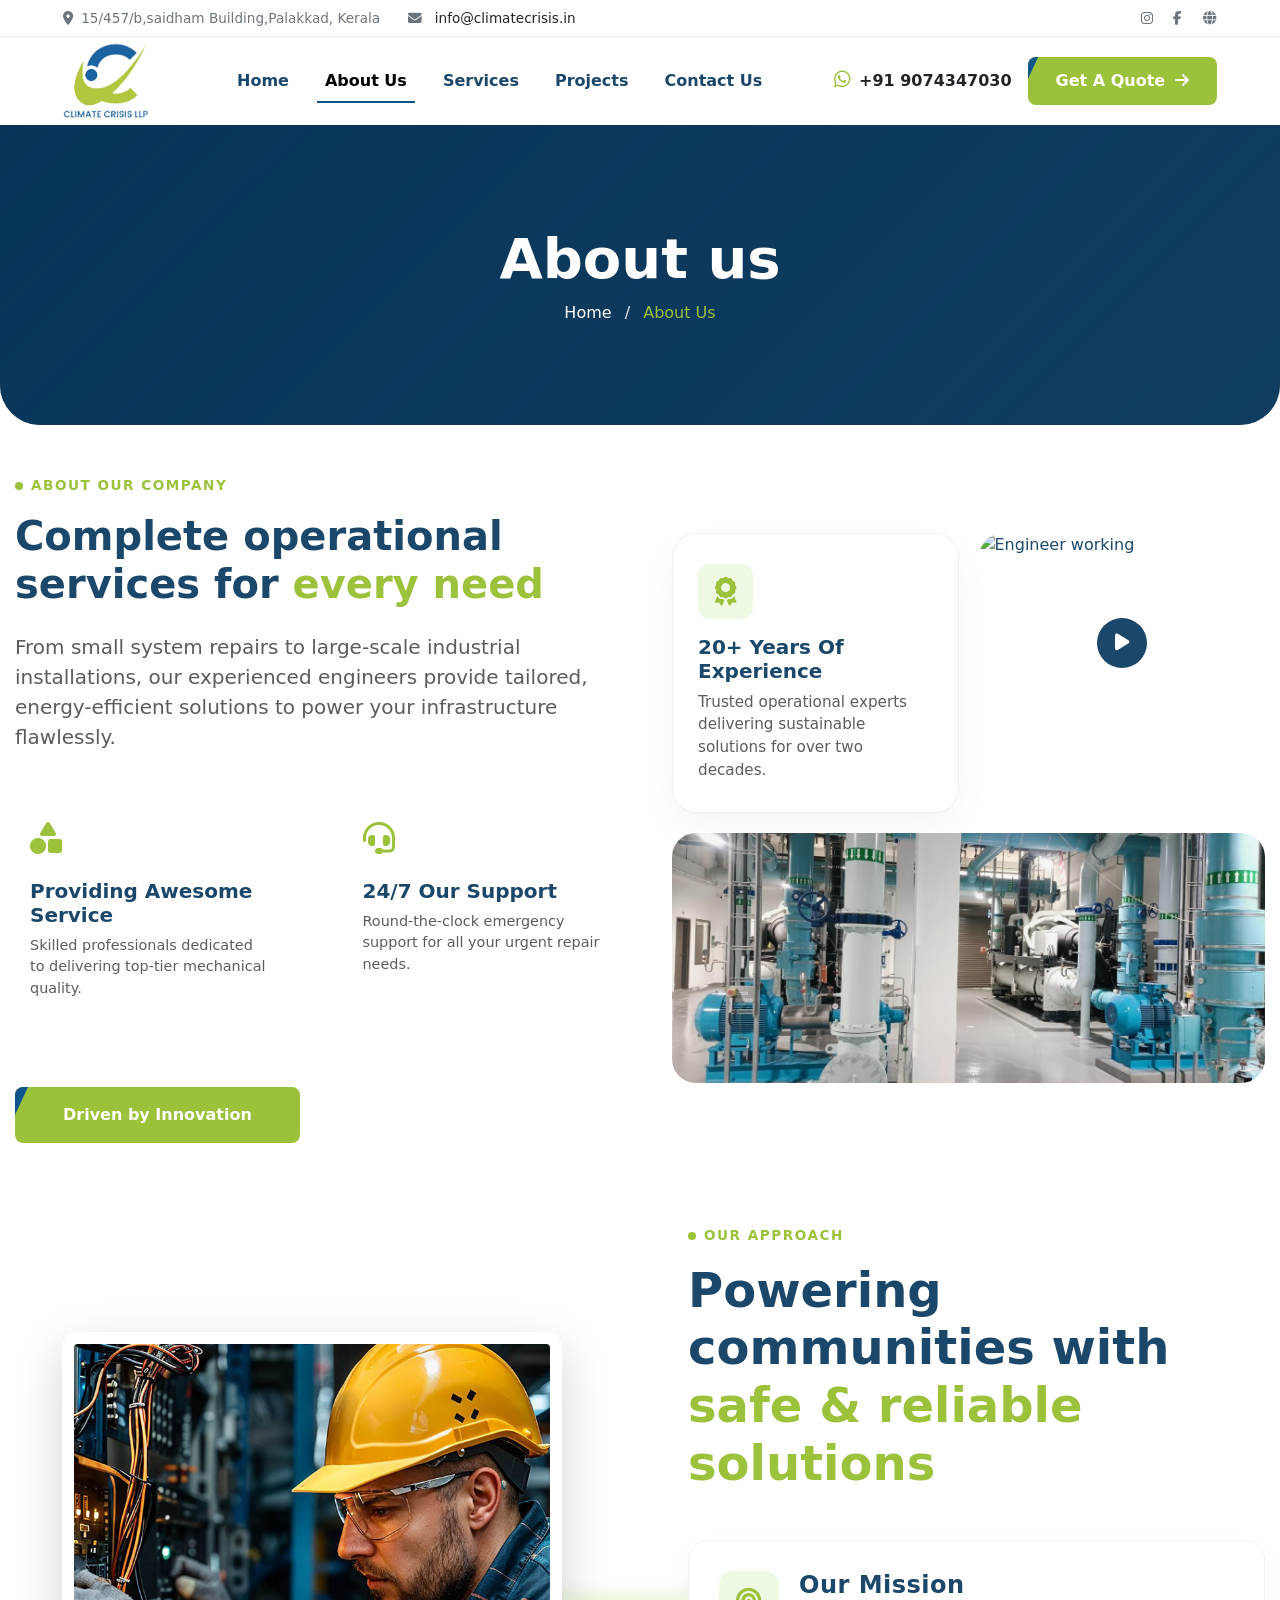
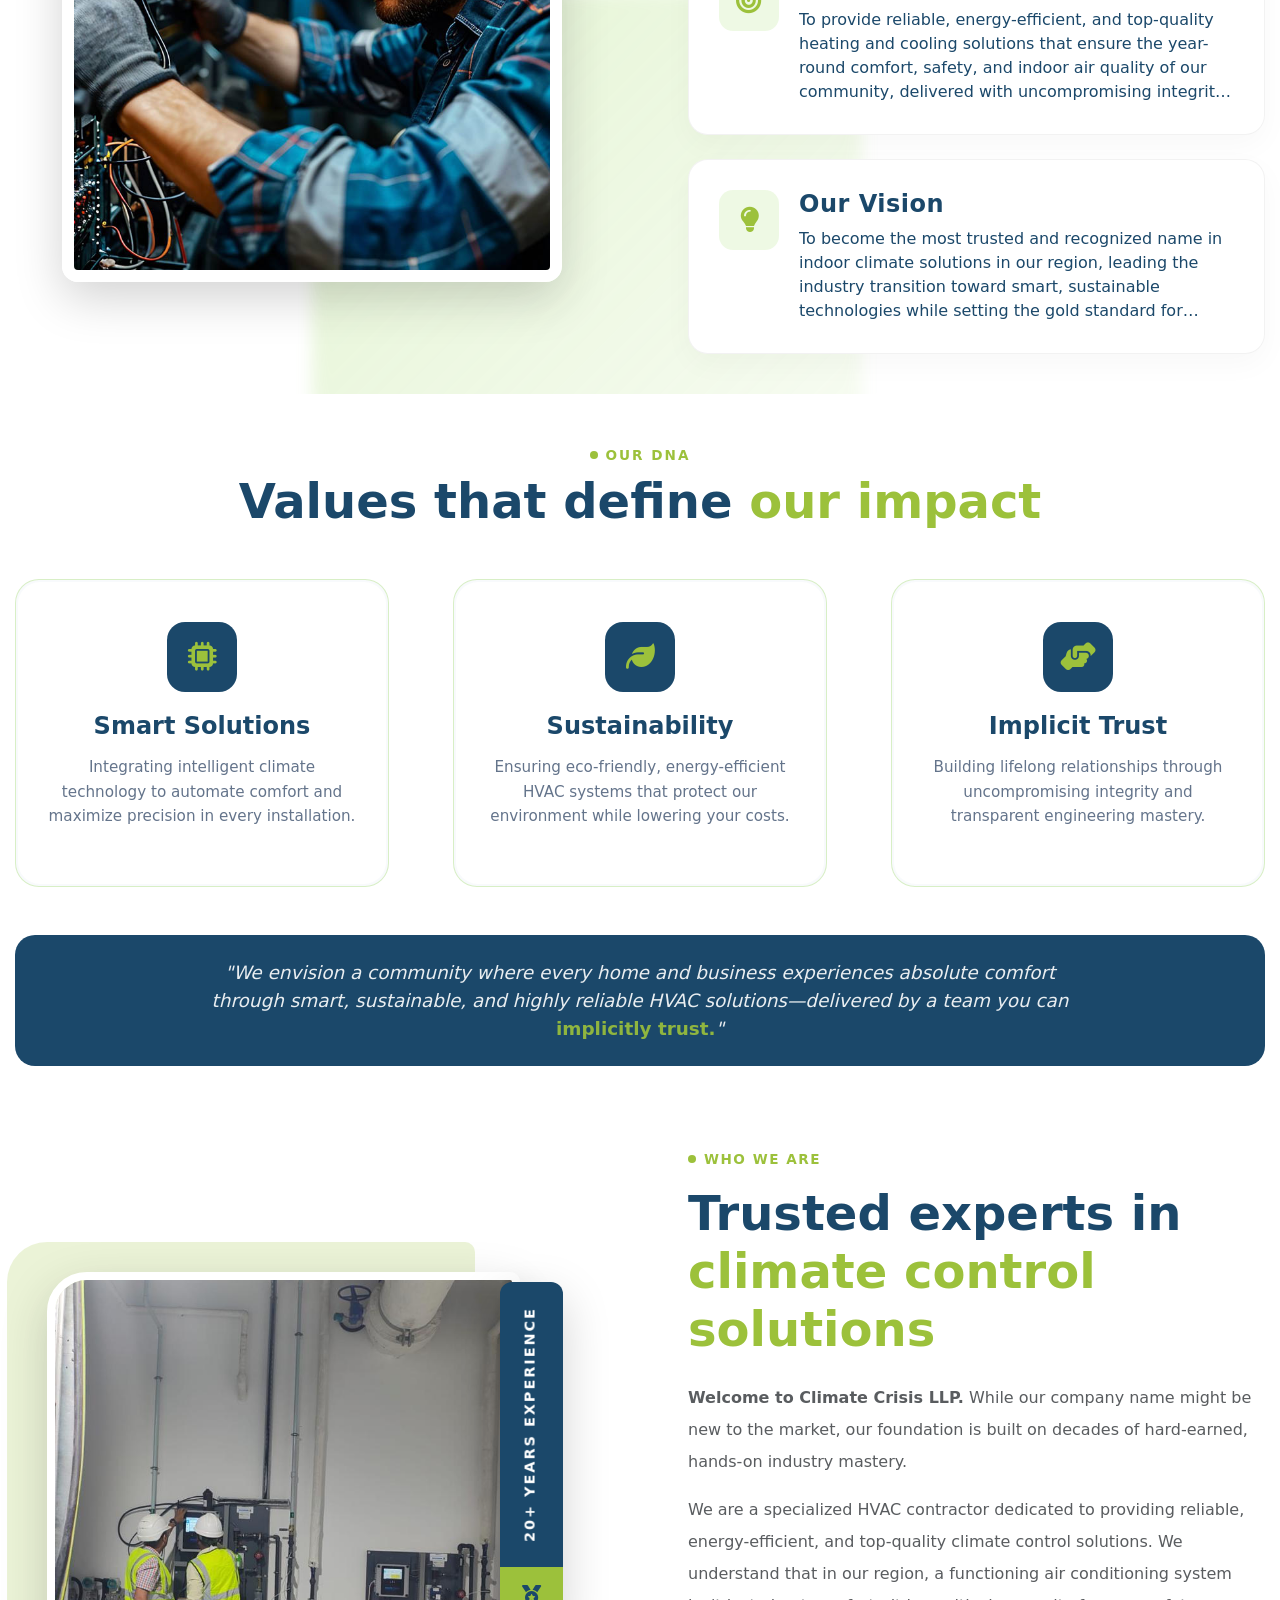
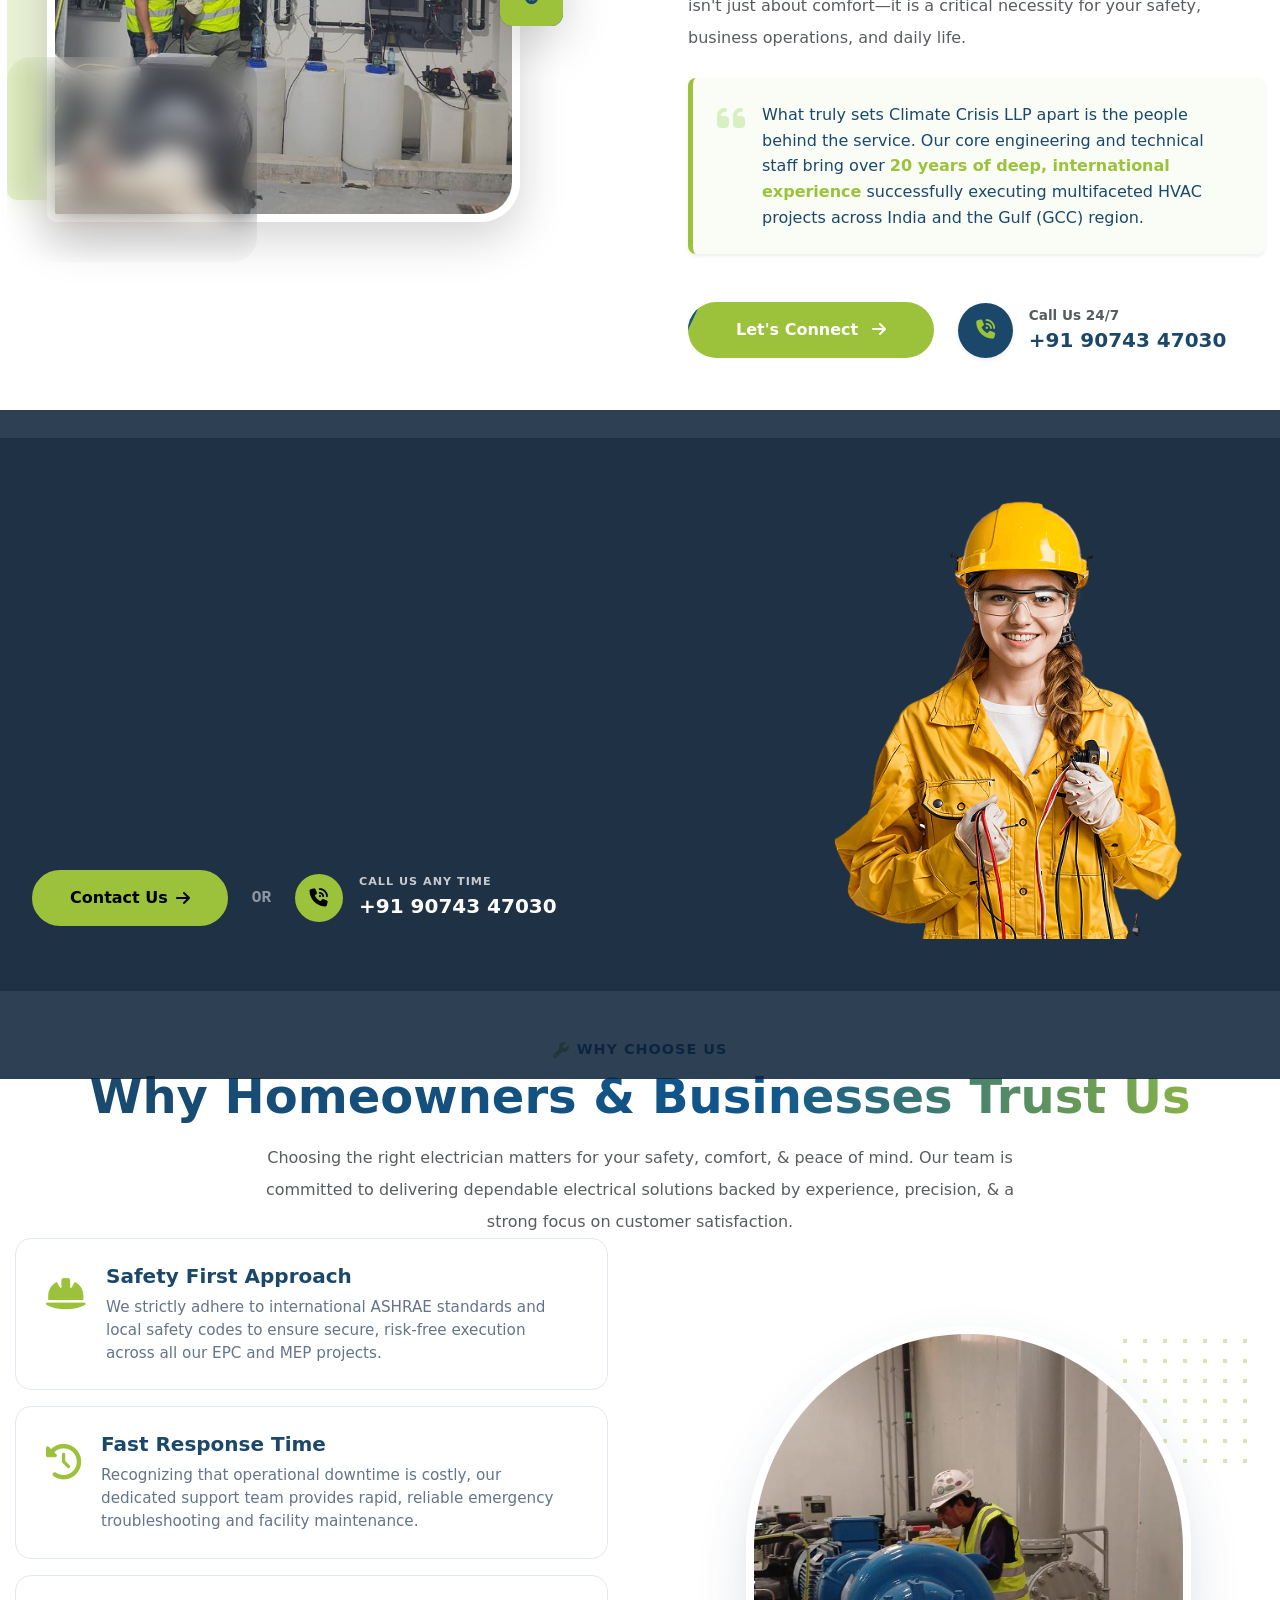
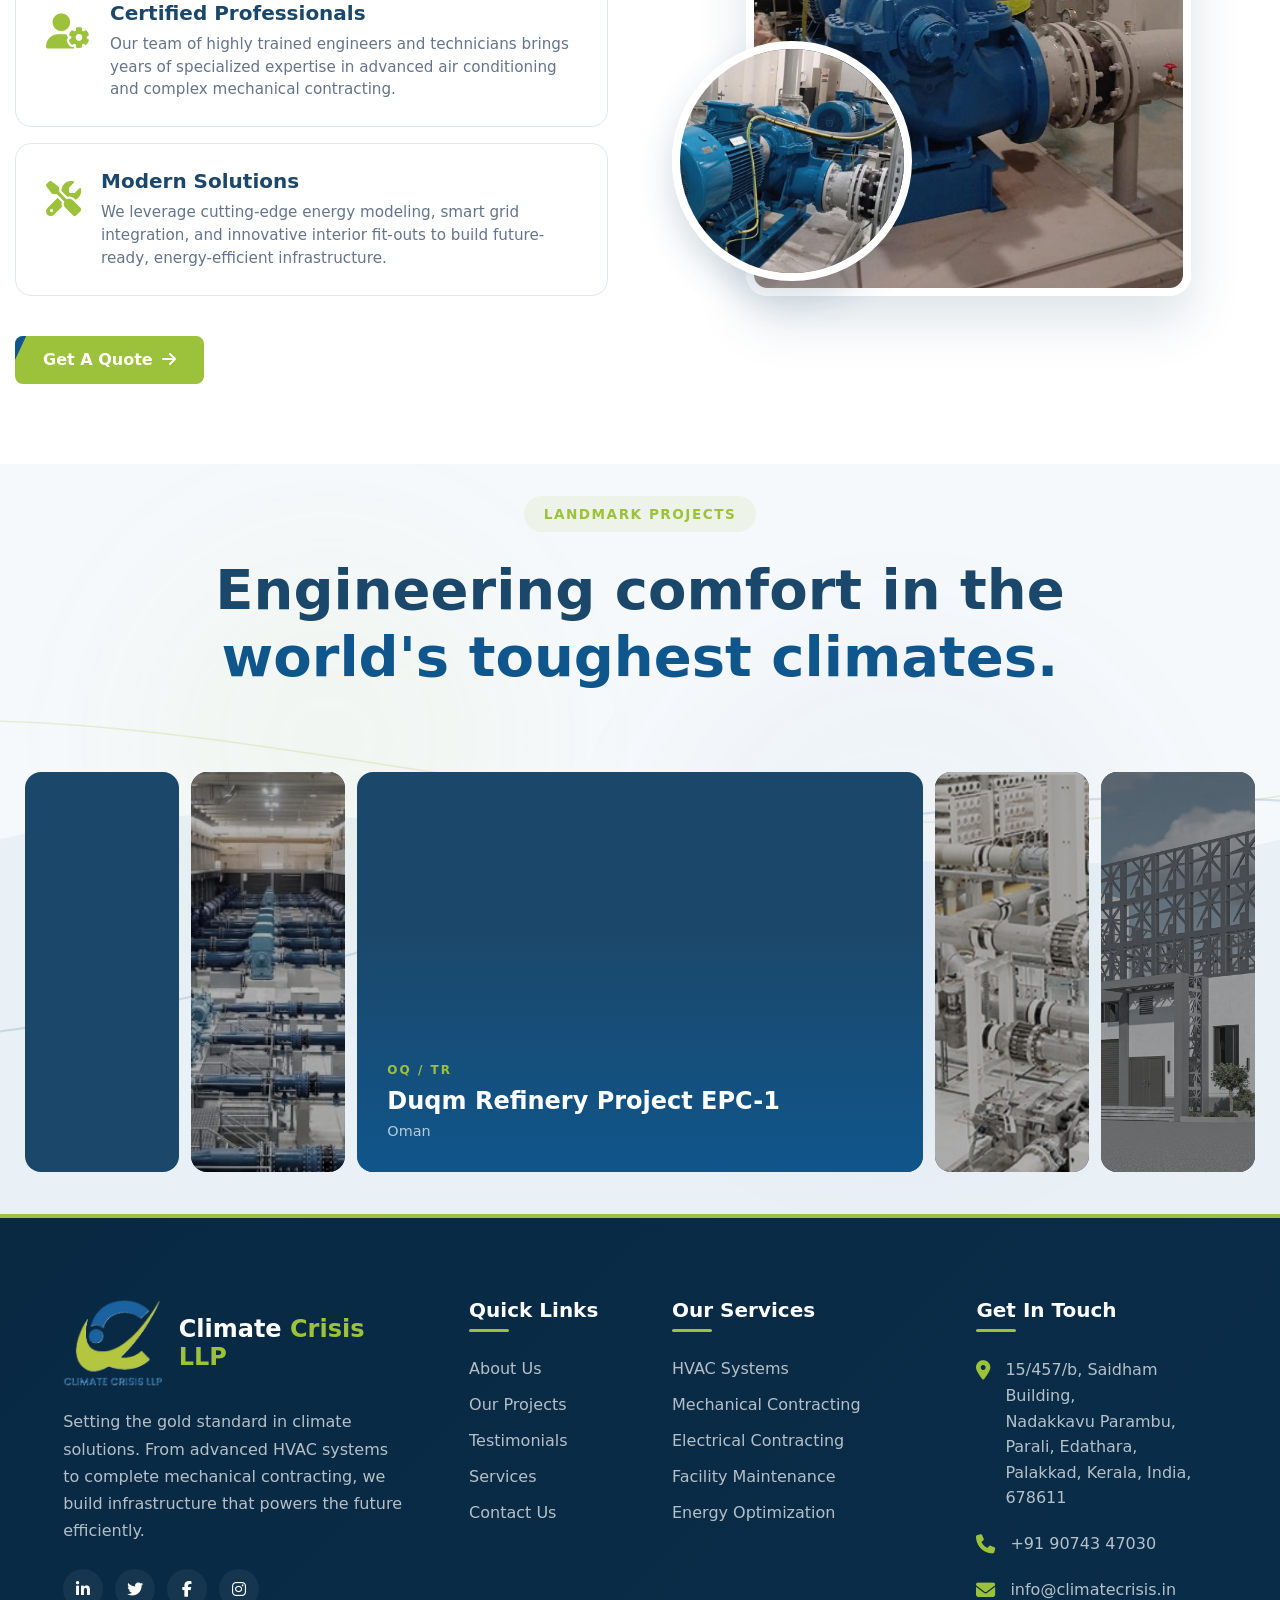
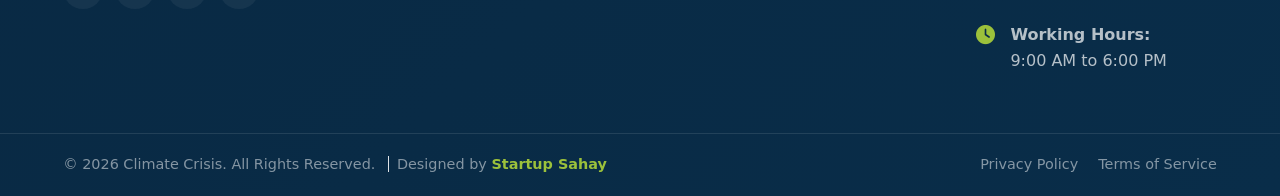
==== commit 3472f90c: "Update about.html" ====
--- a/about.html
+++ b/about.html
@@ -12,6 +12,43 @@
     <link rel="icon" type="image/png" href="./assest/img/favicon.jpeg" sizes="50x50">
     
     <link rel="apple-touch-icon" href="./assest/img/favicon.jpeg">
+    <meta name="title" content="About Us | Climate Crisis LLP - Expert HVAC & Climate Solutions">
+    <meta name="description" content="With over 20 years of international experience, Climate Crisis LLP is a trusted HVAC contractor delivering safe, reliable, and energy-efficient climate control solutions across India and the GCC.">
+    <meta name="keywords" content="HVAC contractor, climate control solutions, MEP projects, EPC projects, electrical services, Palakkad Kerala, cooling solutions, smart climate technology">
+    <meta name="author" content="Climate Crisis LLP">
+    <meta name="robots" content="index, follow">
+    <meta name="theme-color" content="#90d34a"> <link rel="canonical" href="https://www.climatecrisis.in/about.html">
+
+    <meta property="og:type" content="website">
+    <meta property="og:url" content="https://www.climatecrisis.in/about.html">
+    <meta property="og:title" content="About Climate Crisis LLP | Trusted HVAC Experts">
+    <meta property="og:description" content="Discover our 20+ years of engineering excellence in heating, cooling, and mechanical contracting across India and the Middle East.">
+    <meta property="og:image" content="https://www.climatecrisis.in/assest/img/climateimg5.jpeg"> <meta property="og:site_name" content="Climate Crisis LLP">
+
+
+    <script type="application/ld+json">
+    {
+      "@context": "https://schema.org",
+      "@type": "HVACBusiness",
+      "name": "Climate Crisis LLP",
+      "image": "https://www.climatecrisis.in/assest/img/logoclimatecrisisfinal.png",
+      "@id": "https://www.climatecrisis.in/",
+      "url": "https://www.climatecrisis.in/about.html",
+      "telephone": "+919074347030",
+      "email": "info@climatecrisis.in",
+      "description": "A specialized HVAC contractor dedicated to providing reliable, energy-efficient, and top-quality climate control solutions for homeowners and businesses.",
+      "address": {
+        "@type": "PostalAddress",
+        "streetAddress": "15/457/b, saidham Building",
+        "addressLocality": "Palakkad",
+        "addressRegion": "Kerala",
+        "addressCountry": "IN"
+      },
+      "areaServed": ["India", "GCC"],
+      "foundingDate": "2004", 
+      "priceRange": "$$"
+    }
+    </script>
 </head>
 
 <body>
@@ -183,7 +220,7 @@
                         <div class="stat-icon-wrapper mb-3">
                             <i class="fa-solid fa-award"></i>
                         </div>
-                        <h4 class="fw-bold" style="color: var(--navy-dark); font-size: 1.25rem;">5+ Years Of Experience</h4>
+                        <h4 class="fw-bold" style="color: var(--navy-dark); font-size: 1.25rem;">20+ Years Of Experience</h4>
                         <p class="text-muted mb-0" style="font-size: 0.95rem;">Trusted operational experts delivering sustainable solutions for over two decades.</p>
                     </div>
 
@@ -343,7 +380,7 @@
                     <img src="./assest/img/climateimg5.jpeg" alt="HVAC Technician" class="main-who-img shadow-lg">
 
                     <div class="vertical-expertise-badge shadow-lg float-anim">
-                        <span class="badge-text">5+ Years Experience</span>
+                        <span class="badge-text">20+ Years Experience</span>
                         <div class="badge-bottom">
                             <i class="fa-solid fa-medal"></i>
                         </div>
@@ -633,7 +670,7 @@
                 </div>
             </div>
 
-            <div class="s-panel" data-bg="./assest/img/waterworkproject.png">
+            <div class="s-panel" data-bg="./assest/img/AdDakhiliyahWaterTransmission.jpeg">
                 <div class="s-panel-bg"></div>
                 <div class="s-panel-overlay"></div>
                 <div class="s-panel-content">
@@ -653,7 +690,7 @@
                 </div>
             </div>
 
-            <div class="s-panel" data-bg="./assest/img/desalinationproject.png">
+            <div class="s-panel" data-bg="./assest/img/RODesalinationPlant.jpeg">
                 <div class="s-panel-bg"></div>
                 <div class="s-panel-overlay"></div>
                 <div class="s-panel-content">
@@ -663,7 +700,7 @@
                 </div>
             </div>
 
-            <div class="s-panel" data-bg="./assest/img/projectoman.jpeg">
+            <div class="s-panel" data-bg="./assest/img/DistrictCoolingPlantIPM.jpeg">
                 <div class="s-panel-bg"></div>
                 <div class="s-panel-overlay"></div>
                 <div class="s-panel-content">
--- a/assest/css/about.css
+++ b/assest/css/about.css
@@ -1903,4 +1903,4 @@
     padding-top: 20px;
     margin-top: 0px;
     border-top: 4px solid var(--theme-green);
-}+} 
